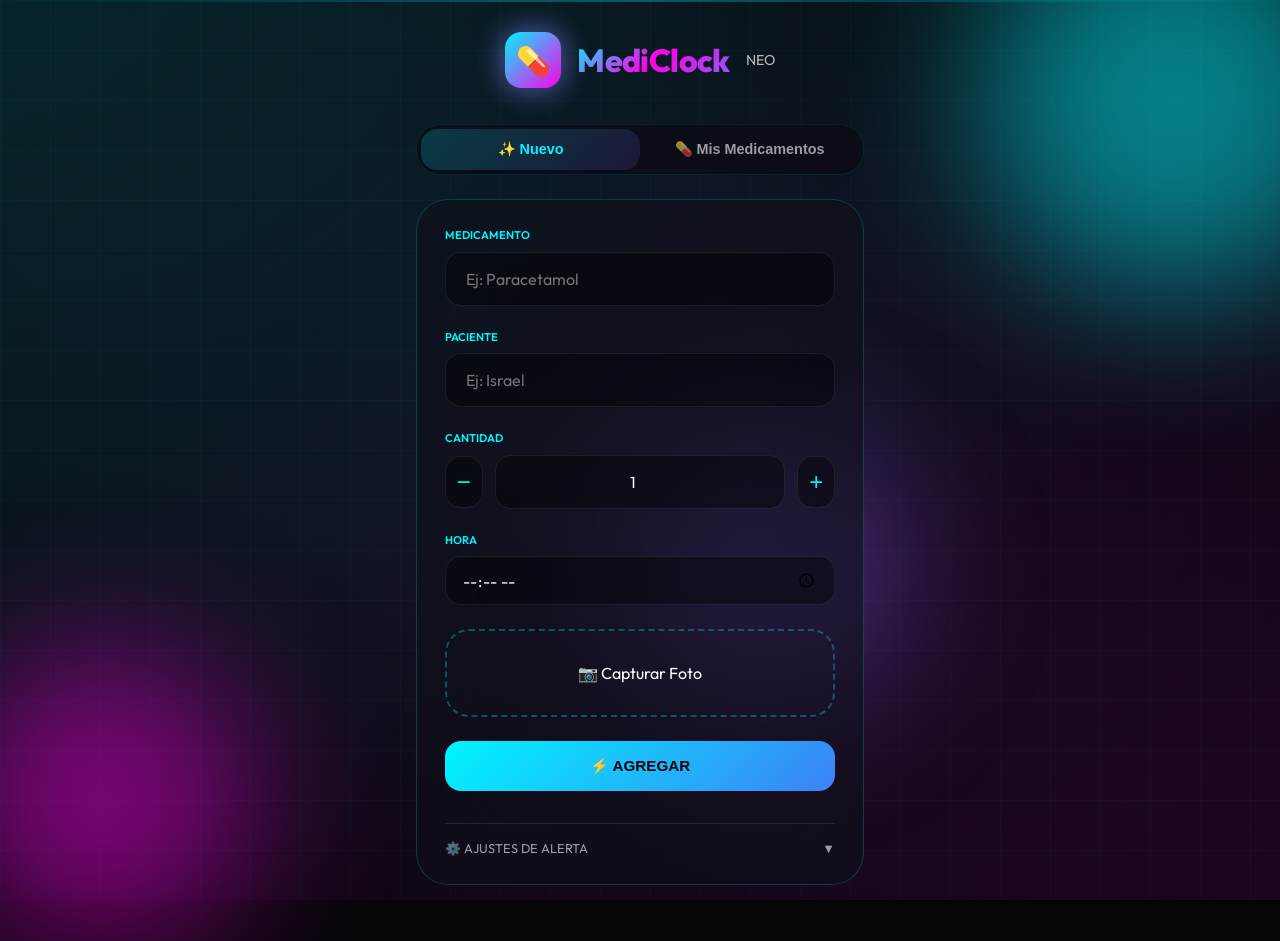
==== index.html @ 94a67e73 "Update index.html" ====
<!DOCTYPE html>
<html lang="es">
<head>
    <meta charset="utf-8"/>
    <title>MediClock Neo</title>
    <meta name="viewport" content="width=device-width, initial-scale=1, maximum-scale=1, user-scalable=0"/>
    <meta name="apple-mobile-web-app-capable" content="yes">
    <meta name="mobile-web-app-capable" content="yes">
    <meta name="theme-color" content="#00f5ff">
    <link rel="manifest" href="/manifest.json">
    <link rel="preconnect" href="https://fonts.googleapis.com">
    <link href="https://fonts.googleapis.com/css2?family=Outfit:wght@300;400;500;600;700;800&display=swap" rel="stylesheet">
    
    <script>
        if ('serviceWorker' in navigator) {
            window.addEventListener('load', () => {
                navigator.serviceWorker.register('/sw.js').then(registration => {
                    console.log('ServiceWorker registrado:', registration.scope);
                }).catch(err => {
                    console.log('ServiceWorker error:', err);
                });
            });
        }
    </script>
    
    <style>
        :root {
            --bg-dark: #050508;
            --bg-card: rgba(15, 15, 25, 0.6);
            --bg-glass: rgba(255, 255, 255, 0.02);
            
            --neon-cyan: #00f5ff;
            --neon-magenta: #ff00ea;
            --neon-violet: #8b5cf6;
            --neon-blue: #3b82f6;
            --neon-green: #00ff88;
            --neon-orange: #ff6b35;
            --neon-yellow: #ffd700;
            --neon-pink: #ff1493;
            --neon-teal: #00ced1;
            
            --glow-cyan: 0 0 30px rgba(0, 245, 255, 0.4);
            --glow-magenta: 0 0 30px rgba(255, 0, 234, 0.4);
            --glow-violet: 0 0 30px rgba(139, 92, 246, 0.4);
            
            --text-primary: #ffffff;
            --text-secondary: rgba(255, 255, 255, 0.6);
            --text-muted: rgba(255, 255, 255, 0.3);
            
            --border-glow: rgba(0, 245, 255, 0.2);
            
            --radius-sm: 12px;
            --radius-md: 16px;
            --radius-lg: 24px;
            --radius-xl: 32px;
        }

        * {
            box-sizing: border-box;
            margin: 0;
            padding: 0;
        }

        body {
            font-family: 'Outfit', sans-serif;
            background: var(--bg-dark);
            color: var(--text-primary);
            min-height: 100vh;
            overflow-x: hidden;
            -webkit-font-smoothing: antialiased;
        }

        .bg-animation {
            position: fixed;
            top: 0;
            left: 0;
            width: 100%;
            height: 100%;
            z-index: 0;
            overflow: hidden;
        }

        .bg-animation::before {
            content: '';
            position: absolute;
            top: -50%;
            left: -50%;
            width: 200%;
            height: 200%;
            background: 
                radial-gradient(ellipse at 20% 20%, rgba(0, 245, 255, 0.15) 0%, transparent 50%),
                radial-gradient(ellipse at 80% 80%, rgba(255, 0, 234, 0.1) 0%, transparent 50%),
                radial-gradient(ellipse at 50% 50%, rgba(139, 92, 246, 0.08) 0%, transparent 60%);
            animation: bgPulse 15s ease-in-out infinite;
        }

        @keyframes bgPulse {
            0%, 100% { transform: translate(0, 0) scale(1); }
            33% { transform: translate(-5%, -5%) scale(1.1); }
            66% { transform: translate(5%, 5%) scale(0.95); }
        }

        .orb {
            position: fixed;
            border-radius: 50%;
            filter: blur(80px);
            opacity: 0.5;
            animation: float 20s ease-in-out infinite;
            pointer-events: none;
            z-index: 0;
        }

        .orb-1 { width: 400px; height: 400px; background: var(--neon-cyan); top: -100px; right: -100px; }
        .orb-2 { width: 300px; height: 300px; background: var(--neon-magenta); bottom: -50px; left: -50px; animation-delay: -7s; }
        .orb-3 { width: 250px; height: 250px; background: var(--neon-violet); top: 50%; left: 50%; animation-delay: -14s; }

        @keyframes float {
            0%, 100% { transform: translate(0, 0) rotate(0deg); }
            25% { transform: translate(50px, -50px) rotate(90deg); }
            50% { transform: translate(-30px, 30px) rotate(180deg); }
            75% { transform: translate(20px, 50px) rotate(270deg); }
        }

        .grid-pattern {
            position: fixed;
            top: 0;
            left: 0;
            width: 100%;
            height: 100%;
            background-image: linear-gradient(rgba(0, 245, 255, 0.03) 1px, transparent 1px), linear-gradient(90deg, rgba(0, 245, 255, 0.03) 1px, transparent 1px);
            background-size: 50px 50px;
            z-index: 0;
            pointer-events: none;
        }

        .app {
            position: relative;
            z-index: 1;
            max-width: 480px;
            margin: 0 auto;
            padding: 2rem 1rem;
            min-height: 100vh;
        }

        .header {
            text-align: center;
            margin-bottom: 1.5rem;
            position: relative;
        }

        .logo {
            display: inline-flex;
            align-items: center;
            gap: 1rem;
            margin-bottom: 0.75rem;
        }

        .logo-icon {
            width: 56px;
            height: 56px;
            background: linear-gradient(135deg, var(--neon-cyan), var(--neon-magenta));
            border-radius: var(--radius-md);
            display: flex; align-items: center; justify-content: center;
            font-size: 1.75rem; 
            box-shadow: var(--glow-cyan), var(--glow-magenta);
            animation: iconPulse 3s ease-in-out infinite;
            position: relative;
        }

        .logo-text {
            font-size: 2rem; font-weight: 800; letter-spacing: -0.02em;
            background: linear-gradient(135deg, var(--neon-cyan), var(--neon-magenta), var(--neon-violet));
            -webkit-background-clip: text; 
            -webkit-text-fill-color: transparent; 
            background-clip: text;
        }

        .tabs {
            display: flex; 
            background: rgba(10, 10, 20, 0.8); 
            border-radius: var(--radius-lg);
            padding: 0.25rem; 
            margin-bottom: 1.5rem; 
            border: 1px solid rgba(0, 245, 255, 0.1);
            backdrop-filter: blur(10px);
        }

        .tab {
            flex: 1; 
            text-align: center; 
            padding: 0.75rem 1rem; 
            font-size: 0.9rem;
            font-weight: 600; 
            color: var(--text-secondary); 
            background: transparent;
            border: none; 
            border-radius: var(--radius-md); 
            cursor: pointer; 
            transition: 0.3s;
        }

        .tab.active { 
            background: linear-gradient(135deg, rgba(0, 245, 255, 0.2), rgba(139, 92, 246, 0.15)); 
            color: var(--neon-cyan); 
        }

        .tab-content { 
            display: none; 
            animation: fadeIn 0.4s ease; 
        }
        .tab-content.active { 
            display: block; 
        }

        .card {
            background: var(--bg-card); 
            backdrop-filter: blur(40px);
            border: 1px solid var(--border-glow); 
            border-radius: var(--radius-xl);
            padding: 1.75rem; 
            margin-bottom: 1.5rem; 
            position: relative; 
            overflow: hidden;
        }

        .form-group { 
            margin-bottom: 1.5rem; 
        }
        .form-label { 
            display: block; 
            font-size: 0.7rem; 
            font-weight: 600; 
            color: var(--neon-cyan); 
            text-transform: uppercase; 
            margin-bottom: 0.6rem; 
        }
        .form-input { 
            width: 100%; 
            padding: 1rem 1.25rem; 
            color: var(--text-primary); 
            background: rgba(0, 0, 0, 0.4); 
            border: 1px solid rgba(255, 255, 255, 0.08); 
            border-radius: var(--radius-md); 
            outline: none;
            font-size: 16px;
            font-family: 'Outfit', sans-serif;
        }

        .form-input[type="time"] {
            -webkit-appearance: none;
            appearance: none;
            width: 100%;
            padding: 0.75rem 1rem;
            font-size: 1rem;
            box-sizing: border-box;
            max-width: 100%;
            border: 1px solid rgba(255, 255, 255, 0.08);
        }

        .qty-row { 
            display: flex; 
            gap: 0.75rem; 
            align-items: center;
        }
        .qty-btn { 
            width: 52px; 
            height: 52px; 
            background: rgba(0, 0, 0, 0.4); 
            border: 1px solid rgba(255, 255, 255, 0.08); 
            border-radius: var(--radius-md); 
            color: var(--neon-cyan); 
            font-size: 1.5rem; 
            cursor: pointer; 
        }

        .med-item {
            display: flex;
            flex-direction: column;
            align-items: flex-start;
            gap: 0.75rem;
            padding: 1.25rem;
            background: rgba(0, 0, 0, 0.3);
            border: 1px solid rgba(255, 255, 255, 0.05);
            border-radius: var(--radius-lg);
            margin-bottom: 0.875rem;
            cursor: pointer;
            transition: all 0.4s ease;
            position: relative;
            min-height: auto;
        }

        .med-header {
            width: 100%;
            display: flex;
            justify-content: space-between;
            align-items: flex-start;
            gap: 0.5rem;
        }

        .med-name-row {
            flex: 1;
            display: flex;
            flex-direction: column;
            gap: 0.25rem;
            min-width: 0;
            padding-right: 10px;
        }

        .med-name {
            font-size: 1.15rem;
            font-weight: 700;
            color: var(--text-primary);
            text-transform: uppercase;
            letter-spacing: 0.02em;
            word-wrap: break-word;
            white-space: normal;
            line-height: 1.3;
            width: 100%;
            overflow-wrap: break-word;
        }

        .med-patient { 
            font-size: 0.85rem; 
            color: var(--neon-cyan); 
            font-weight: 600; 
        }

        .med-avatar, .med-placeholder {
            width: 60px; 
            height: 60px; 
            border-radius: var(--radius-md);
            object-fit: cover; 
            border: 2px solid rgba(0, 245, 255, 0.3);
            flex-shrink: 0;
            align-self: flex-end;
            margin-top: 0.5rem;
        }

        .med-info { 
            width: 100%;
            display: flex; 
            flex-direction: column;
            margin-top: 0.5rem;
        }

        .med-times { 
            display: flex; 
            flex-wrap: wrap; 
            gap: 0.4rem; 
            align-items: center; 
        }

        .med-actions { 
            position: absolute; 
            top: 1rem; 
            right: 1rem;
            z-index: 10;
        }

        .med-delete {
            width: 36px; 
            height: 36px; 
            display: flex; 
            align-items: center; 
            justify-content: center;
            background: transparent; 
            border: 1px solid rgba(255, 255, 255, 0.1);
            border-radius: 8px; 
            color: var(--text-muted); 
            cursor: pointer;
        }

        .time-chip { 
            display: inline-flex; 
            align-items: center; 
            padding: 0.35rem 0.8rem; 
            font-size: 0.75rem; 
            font-weight: 600; 
            background: rgba(0, 245, 255, 0.1); 
            border: 1px solid rgba(0, 245, 255, 0.3); 
            border-radius: 20px; 
        }

        .photo-zone { 
            border: 2px dashed rgba(0, 245, 255, 0.3); 
            border-radius: var(--radius-lg); 
            padding: 2rem; 
            text-align: center; 
            cursor: pointer; 
        }
        .photo-preview { 
            width: 100%; 
            aspect-ratio: 16/9; 
            object-fit: cover; 
            border-radius: var(--radius-lg); 
            border: 2px solid var(--neon-cyan); 
            display: none; 
        }
        .photo-preview.active { 
            display: block; 
        }

        .btn { 
            display: inline-flex; 
            align-items: center; 
            justify-content: center; 
            padding: 1rem 1.75rem; 
            font-size: 0.95rem; 
            font-weight: 600; 
            border-radius: var(--radius-md); 
            border: none; 
            cursor: pointer; 
            transition: 0.4s; 
        }
        .btn-primary { 
            background: linear-gradient(135deg, var(--neon-cyan), var(--neon-blue)); 
            color: var(--bg-dark); 
            width: 100%; 
        }
        .btn-secondary { 
            background: rgba(255, 255, 255, 0.05); 
            color: var(--text-primary); 
            border: 1px solid rgba(255, 255, 255, 0.1); 
        }
        .btn-danger { 
            background: #ff4757; 
            color: white; 
        }
        .btn-success { 
            background: var(--neon-green); 
            color: var(--bg-dark); 
        }

        .modal-bg { 
            display: none; 
            position: fixed; 
            inset: 0; 
            background: rgba(5, 5, 8, 0.95); 
            backdrop-filter: blur(20px); 
            z-index: 1000; 
            align-items: center; 
            justify-content: center; 
            padding: 1.25rem; 
        }
        .modal-bg.open { 
            display: flex; 
        }
        .modal { 
            background: linear-gradient(180deg, rgba(20, 20, 35, 0.95), rgba(10, 10, 18, 0.98)); 
            border: 1px solid rgba(0, 245, 255, 0.2); 
            border-radius: var(--radius-xl); 
            width: 100%; 
            max-width: 420px; 
            max-height: 85vh; 
            overflow: hidden; 
            display: flex; 
            flex-direction: column; 
        }
        
        .alert-clock-icon { 
            width: 80px; 
            height: 80px; 
            margin: 0 auto 1.5rem; 
            background: var(--neon-cyan); 
            border-radius: 50%; 
            display: flex; 
            align-items: center; 
            justify-content: center; 
            font-size: 2.5rem; 
            animation: pulse 2s infinite; 
        }
        @keyframes pulse { 
            0% { transform: scale(1); opacity: 1; } 
            50% { transform: scale(1.1); opacity: 0.7; } 
            100% { transform: scale(1); opacity: 1; } 
        }

        .scanline { 
            position: fixed; 
            top: 0; 
            left: 0; 
            width: 100%; 
            height: 2px; 
            background: linear-gradient(90deg, transparent, var(--neon-cyan), transparent); 
            opacity: 0.3; 
            animation: scan 8s linear infinite; 
            pointer-events: none; 
            z-index: 9999; 
        }
        @keyframes scan { 
            0% { top: 0; } 
            100% { top: 100%; } 
        }

        .color-1 { background: linear-gradient(135deg, var(--neon-cyan), var(--neon-blue)); }
        .color-2 { background: linear-gradient(135deg, var(--neon-magenta), var(--neon-violet)); }
        
        @keyframes fadeIn {
            from { opacity: 0; transform: translateY(10px); }
            to { opacity: 1; transform: translateY(0); }
        }
    </style>
</head>
<body>
    <audio id="iosWakeAudio" loop playsinline muted preload="auto" src="[data-uri]"></audio>

    <div class="bg-animation"></div>
    <div class="grid-pattern"></div>
    <div class="orb orb-1"></div>
    <div class="orb orb-2"></div>
    <div class="orb orb-3"></div>
    <div class="scanline"></div>

    <div class="app">
        <header class="header">
            <div class="logo">
                <div class="logo-icon">💊</div>
                <span class="logo-text">MediClock</span>
                <span class="logo-badge" style="font-size:0.9em; opacity:0.7;">NEO</span>
            </div>
        </header>

        <div class="tabs">
            <button class="tab active" id="tabNuevo" data-tab="nuevo">✨ Nuevo</button>
            <button class="tab" id="tabMedicamentos" data-tab="medicamentos">💊 Mis Medicamentos</button>
        </div>

        <div class="tab-content active" id="tabContentNuevo">
            <div class="card">
                <div class="form-group">
                    <label class="form-label">Medicamento</label>
                    <input type="text" id="nombre" class="form-input" placeholder="Ej: Paracetamol">
                </div>
                <div class="form-group">
                    <label class="form-label">Paciente</label>
                    <input type="text" id="paciente" class="form-input" placeholder="Ej: Israel">
                </div>
                <div class="form-group">
                    <label class="form-label">Cantidad</label>
                    <div class="qty-row">
                        <button class="qty-btn" id="menos">−</button>
                        <input type="number" id="cant" class="form-input" value="1" step="0.25" style="text-align:center">
                        <button class="qty-btn" id="mas">+</button>
                    </div>
                </div>
                <div class="form-group">
                    <label class="form-label">Hora</label>
                    <input type="time" id="hora" class="form-input">
                </div>
                <div class="form-group">
                    <div class="photo-zone" id="photoZone">📷 Capturar Foto</div>
                    <img id="photoPreview" class="photo-preview">
                </div>
                <button class="btn btn-primary" id="addBtn">⚡ AGREGAR</button>
                
                <div class="settings" style="margin-top:2rem; border-top:1px solid rgba(255,255,255,0.1); padding-top:1rem;">
                    <div id="settingsToggle" style="cursor:pointer; display:flex; justify-content:space-between; font-size:0.8rem; color:var(--text-secondary);">
                        <span>⚙️ AJUSTES DE ALERTA</span>
                        <span id="settingsArrow">▼</span>
                    </div>
                    <div id="settingsPanel" style="display:none; padding-top:1rem;">
                        <div style="display:flex; justify-content:space-between; margin-bottom:1rem;">
                            <span>Sonido</span>
                            <input type="checkbox" id="sonidoOn" checked>
                        </div>
                        <div style="display:flex; justify-content:space-between; margin-bottom:1rem;">
                            <span>Voz</span>
                            <input type="checkbox" id="vozOn" checked>
                        </div>
                        <div style="margin-bottom:1rem;">
                            <span>Volumen</span>
                            <input type="range" id="volSlider" min="0" max="1" step="0.1" value="0.7" style="width:100%">
                            <span id="volValue" style="font-size:0.7rem">70%</span>
                        </div>
                    </div>
                </div>
            </div>
        </div>

        <div class="tab-content" id="tabContentMedicamentos">
            <div class="card">
                <ul class="med-list" id="lista"></ul>
                <div class="empty" id="empty" style="text-align:center; padding:2rem;">
                    <h3>Sin medicamentos</h3>
                </div>
                <div style="display:flex; gap:10px; margin-top:1rem;">
                    <button class="btn btn-secondary" id="calBtn" style="flex:1">📅 Historial</button>
                </div>
            </div>
        </div>
    </div>

    <div class="modal-bg" id="alertModal">
        <div class="modal" style="padding:2rem; text-align:center;">
            <div class="alert-clock-icon">⏰</div>
            <h2 id="alertGreeting">Hola</h2>
            <div id="alertTimeDisplay" style="font-size:2rem; color:var(--neon-cyan); margin:1rem 0;">00:00</div>
            <div id="alertMedicationsList" style="margin-bottom:2rem;"></div>
            <div style="display:flex; gap:10px;">
                <button class="btn btn-danger" id="alertClose" style="flex:1">Cerrar</button>
                <button class="btn btn-success" id="alertTake" style="flex:1">✓ Tomado</button>
            </div>
        </div>
    </div>

    <div class="modal-bg" id="detailModal">
        <div class="modal" style="padding:2rem;">
            <img id="detailMainImg" class="photo-preview active" style="margin-bottom:1rem;">
            <h2 id="detailName"></h2>
            <p id="detailPatient" style="color:var(--neon-cyan); margin-bottom:1rem;"></p>
            <div id="detailTimes"></div>
            <button class="btn btn-secondary" id="detailClose" style="margin-top:1rem; width:100%;">Cerrar</button>
        </div>
    </div>

    <div class="modal-bg" id="addTimeModal">
        <div class="modal" style="padding:2rem;">
            <h3>Añadir horario</h3>
            <input type="time" id="newHora" class="form-input" style="margin:1rem 0;">
            <input type="number" id="newCant" class="form-input" value="1" step="0.25">
            <div style="display:flex; gap:10px; margin-top:1rem;">
                <button class="btn btn-secondary" id="cancelAddTime" style="flex:1">Cancelar</button>
                <button class="btn btn-primary" id="saveAddTime" style="flex:1">Guardar</button>
            </div>
        </div>
    </div>

    <div class="modal-bg" id="editTimeModal">
        <div class="modal" style="padding:2rem;">
            <h3>Editar horario</h3>
            <input type="time" id="editHora" class="form-input" style="margin:1rem 0;">
            <input type="number" id="editCant" class="form-input" step="0.25">
            <div style="display:flex; gap:10px; margin-top:1rem;">
                <button class="btn btn-danger" id="deleteTime" style="flex:1">Eliminar</button>
                <button class="btn btn-primary" id="saveEditTime" style="flex:1">Guardar</button>
            </div>
            <button class="btn btn-secondary" id="cancelEditTime" style="width:100%; margin-top:10px;">Cancelar</button>
        </div>
    </div>

    <div class="modal-bg" id="calModal">
        <div class="modal" style="padding:2rem;">
            <h2>Historial de tomas</h2>
            <div id="calBody" style="max-height:300px; overflow-y:auto; margin:1rem 0; font-size:0.8rem;"></div>
            <button class="btn btn-secondary" id="calClose" style="width:100%;">Cerrar</button>
        </div>
    </div>

    <audio id="audio" preload="auto" loop playsinline></audio>

    <script>
        const $ = id => document.getElementById(id);
        const upper = t => t ? t.toString().toUpperCase().trim() : '';

        let meds = JSON.parse(localStorage.getItem('medsMC2') || '{}');
        let foto = '';
        let alarmaOn = false;
        let medsActuales = [];
        let horaActual = '';
        let intervalo = null;
        let medColors = {};
        let currentMedForAddTime = null;
        let editingTimeData = null;
        let checkInterval = null;
        let lastAlertTimestamp = 0;

        function initAudioHack() {
            const silentAudio = $('iosWakeAudio');
            if (silentAudio) {
                silentAudio.muted = false;
                silentAudio.play().catch(() => {});
            }
        }
        window.addEventListener('touchstart', initAudioHack, { once: true });
        window.addEventListener('click', initAudioHack, { once: true });

        function initializeAlarmSystem() {
            if ('Notification' in window) Notification.requestPermission();
            checkAlarms();
            if (checkInterval) clearInterval(checkInterval);
            checkInterval = setInterval(checkAlarms, 15000);
            document.addEventListener('visibilitychange', () => {
                if (!document.hidden) checkAlarms();
            });
        }

        function checkAlarms() {
            const now = new Date();
            const timeKey = `${now.getHours().toString().padStart(2, '0')}:${now.getMinutes().toString().padStart(2, '0')}`;
            const currentMinuteStart = new Date(now.getFullYear(), now.getMonth(), now.getDate(), now.getHours(), now.getMinutes(), 0, 0).getTime();
            if (lastAlertTimestamp >= currentMinuteStart) return;
            medsActuales = [];
            let trigger = false;
            Object.keys(meds).forEach(id => {
                const m = meds[id];
                m.horas.forEach(h => {
                    if (h.h === timeKey) {
                        medsActuales.push({id, paciente: m.paciente, nombre: m.nombre, cantidad: h.cant, foto: m.foto});
                        trigger = true;
                    }
                });
            });
            if (trigger && medsActuales.length > 0) {
                lastAlertTimestamp = currentMinuteStart;
                horaActual = timeKey;
                showAlert();
            }
        }

        async function playVoiceReminder() {
            if (!vozOn.checked || !('speechSynthesis' in window)) return true;
            return new Promise((resolve) => {
                speechSynthesis.cancel();
                const pacientes = [...new Set(medsActuales.map(m => m.paciente))];
                let msg = `Hola ${pacientes.join(' y ')}. Es hora de tu medicación. `;
                medsActuales.forEach(m => msg += `Toma ${m.cantidad} unidades de ${m.nombre}. `;
                const u = new SpeechSynthesisUtterance(msg);
                u.lang = 'es-ES';
                u.volume = parseFloat(volSlider.value);
                u.rate = 0.85;
                u.onend = u.onerror = () => resolve();
                speechSynthesis.speak(u);
                setTimeout(resolve, 12000);
            });
        }

        function playAlarmSound() {
            if (!sonidoOn.checked || alarmaOn) return;
            const audio = $('audio');
            audio.src = 'https://assets.mixkit.co/sfx/download/mixkit-digital-alarm-buzzer-992.wav';
            audio.loop = true;
            audio.volume = parseFloat(volSlider.value);
            if ('mediaSession' in navigator) {
                navigator.mediaSession.metadata = new MediaMetadata({
                    title: 'MediClock NEO: ¡Hora de medicación!',
                    artist: 'Alerta Activa',
                    artwork: [{ src: 'https://cdn-icons-png.flaticon.com/512/1237/1237460.png', sizes: '512x512', type: 'image/png' }]
                });
            }
            audio.play().then(() => alarmaOn = true).catch(() => {
                intervalo = setInterval(() => {
                    const fallback = new Audio('https://assets.mixkit.co/sfx/preview/mixkit-alarm-digital-clock-beep-989.mp3');
                    fallback.volume = parseFloat(volSlider.value);
                    fallback.play().catch(() => {});
                }, 3000);
            });
        }

        async function showAlert() {
            const pacientes = [...new Set(medsActuales.map(m => m.paciente))];
            $('alertGreeting').textContent = `Hola ${pacientes.join(' y ')}`;
            $('alertTimeDisplay').textContent = horaActual;
            $('alertMedicationsList').innerHTML = medsActuales.map(m => 
                `<div style="padding:10px; border-bottom:1px solid #333;"><b>${upper(m.nombre)}</b>: ${m.cantidad} unidades</div>`
            ).join('');
            alertModal.classList.add('open');
            await playVoiceReminder();
            playAlarmSound();
            if ('vibrate' in navigator) navigator.vibrate([500, 200, 500, 200, 500]);
        }

        function stopAlarm() {
            alarmaOn = false;
            if (intervalo) clearInterval(intervalo);
            $('audio').pause();
            $('audio').currentTime = 0;
            if ('speechSynthesis' in window) speechSynthesis.cancel();
        }

        function render() {
            lista.innerHTML = '';
            const keys = Object.keys(meds);
            empty.style.display = keys.length ? 'none' : 'block';
            keys.forEach(id => {
                const m = meds[id];
                const colorClass = getMedColor(m.nombre);
                const li = document.createElement('li');
                li.className = 'med-item';
                li.innerHTML = `
                    <div class="med-header">
                        <div class="med-name-row">
                            <div class="med-name">${upper(m.nombre)}</div>
                            <div class="med-patient">${upper(m.paciente)}</div>
                        </div>
                        <div class="med-actions">
                            <button class="med-delete" onclick="event.stopPropagation(); deleteMed('${id}')">🗑️</button>
                        </div>
                    </div>
                    ${m.foto ? `<img src="${m.foto}" class="med-avatar">` : `<div class="med-placeholder ${colorClass}">💊</div>`}
                    <div class="med-info">
                        <div class="med-times">
                            ${m.horas.map(h => `<span class="time-chip" onclick="event.stopPropagation(); openEditTimeModal('${id}', '${h.h}', '${h.cant}')">${h.h} · ${h.cant}u</span>`).join('')}
                            <button class="add-time-btn" onclick="event.stopPropagation(); openAddTimeModal('${id}')" style="width:32px;height:32px;background:rgba(0,245,255,0.1);border:1px solid rgba(0,245,255,0.3);border-radius:50%;color:var(--neon-cyan);cursor:pointer;">+</button>
                        </div>
                    </div>
                `;
                li.onclick = () => showDetail(id);
                lista.appendChild(li);
            });
        }

        function getMedColor(n) {
            if (!medColors[n]) {
                const classes = ['color-1', 'color-2'];
                medColors[n] = classes[Object.keys(medColors).length % 2];
            }
            return medColors[n];
        }

        window.deleteMed = (id) => {
            if (confirm('¿Eliminar medicamento?')) {
                delete meds[id];
                save();
                render();
            }
        }

        function openAddTimeModal(id) { currentMedForAddTime = id; addTimeModal.classList.add('open'); }
        function openEditTimeModal(id, h, c) { editingTimeData = {id, oldH: h}; $('editHora').value = h; $('editCant').value = c; editTimeModal.classList.add('open'); }

        function showDetail(id) {
            const m = meds[id];
            $('detailName').textContent = upper(m.nombre);
            $('detailPatient').textContent = upper(m.paciente);
            $('detailMainImg').src = m.foto || '';
            $('detailMainImg').style.display = m.foto ? 'block' : 'none';
            $('detailTimes').innerHTML = m.horas.map(h => 
                `<div style="padding:10px; background:rgba(0,0,0,0.3); margin-bottom:5px; border-radius:8px;">${h.h} - ${h.cant}u</div>`
            ).join('');
            detailModal.classList.add('open');
        }

        function save() { localStorage.setItem('medsMC2', JSON.stringify(meds)); }

        // Handlers
        $('addBtn').onclick = () => {
            const n = upper(nombre.value), p = upper(paciente.value), h = hora.value, c = parseFloat(cant.value);
            if (!n || !h) return alert('Faltan datos');
            const id = Date.now().toString();
            meds[id] = { nombre: n, paciente: p, foto, horas: [{h, cant: c}] };
            save(); render();
            nombre.value = ''; paciente.value = ''; foto = ''; photoPreview.classList.remove('active');
            cambiarTab('medicamentos');
        };

        photoZone.onclick = () => {
            const input = document.createElement('input');
            input.type = 'file'; input.accept = 'image/*'; input.capture = 'environment';
            input.onchange = e => {
                const file = e.target.files[0];
                if (!file) return;
                const reader = new FileReader();
                reader.onload = ev => {
                    const img = new Image();
                    img.onload = () => {
                        const canvas = document.createElement('canvas');
                        const ctx = canvas.getContext('2d');
                        canvas.width = 400;
                        canvas.height = (img.height * 400) / img.width;
                        ctx.drawImage(img, 0, 0, canvas.width, canvas.height);
                        foto = canvas.toDataURL('image/jpeg', 0.7);
                        photoPreview.src = foto;
                        photoPreview.classList.add('active');
                    };
                    img.src = ev.target.result;
                };
                reader.readAsDataURL(file);
            };
            input.click();
        };

        $('saveAddTime').onclick = () => {
            const h = $('newHora').value, c = parseFloat($('newCant').value);
            if (!h) return;
            meds[currentMedForAddTime].horas.push({h, cant: c});
            meds[currentMedForAddTime].horas.sort((a,b) => a.h.localeCompare(b.h));
            save(); render(); addTimeModal.classList.remove('open');
        };

        $('saveEditTime').onclick = () => {
            const m = meds[editingTimeData.id];
            const idx = m.horas.findIndex(x => x.h === editingTimeData.oldH);
            m.horas[idx] = {h: $('editHora').value, cant: parseFloat($('editCant').value)};
            m.horas.sort((a,b) => a.h.localeCompare(b.h));
            save(); render(); editTimeModal.classList.remove('open');
        };

        $('deleteTime').onclick = () => {
            const m = meds[editingTimeData.id];
            m.horas = m.horas.filter(x => x.h !== editingTimeData.oldH);
            if (m.horas.length === 0) delete meds[editingTimeData.id];
            save(); render(); editTimeModal.classList.remove('open');
        };

        $('alertTake').onclick = () => {
            const hist = JSON.parse(localStorage.getItem('tomasMC') || '[]');
            medsActuales.forEach(m => hist.push({
                fecha: new Date().toISOString(),
                nombre: m.nombre,
                paciente: m.paciente,
                hora: horaActual
            }));
            localStorage.setItem('tomasMC', JSON.stringify(hist));
            alertModal.classList.remove('open');
            stopAlarm();
        };

        $('calBtn').onclick = () => {
            const hist = JSON.parse(localStorage.getItem('tomasMC') || '[]');
            $('calBody').innerHTML = hist.length ? 
                hist.reverse().map(t => `
                    <div style="padding:10px; border-bottom:1px solid #222;">
                        <b>${upper(t.nombre)}</b> - ${upper(t.paciente)}<br>
                        <small>${new Date(t.fecha).toLocaleString()}</small>
                    </div>
                `).join('') : 'Sin registros';
            calModal.classList.add('open');
        };

        $('menos').onclick = () => { 
            const val = parseFloat(cant.value) || 1;
            cant.value = Math.max(0.25, val - 0.25).toFixed(2); 
        };
        $('mas').onclick = () => { 
            const val = parseFloat(cant.value) || 1;
            cant.value = (val + 0.25).toFixed(2); 
        };
        
        $('settingsToggle').onclick = () => {
            const p = $('settingsPanel');
            p.style.display = p.style.display === 'none' ? 'block' : 'none';
            $('settingsArrow').textContent = p.style.display === 'none' ? '▼' : '▲';
        };

        volSlider.oninput = function() { 
            $('volValue').textContent = Math.round(this.value * 100) + '%'; 
        };

        function cambiarTab(t) {
            document.querySelectorAll('.tab, .tab-content').forEach(el => el.classList.remove('active'));
            $(`tab${t.charAt(0).toUpperCase()+t.slice(1)}`).classList.add('active');
            $(`tabContent${t.charAt(0).toUpperCase()+t.slice(1)}`).classList.add('active');
            if (t === 'medicamentos') render();
        }

        $('tabNuevo').onclick = () => cambiarTab('nuevo');
        $('tabMedicamentos').onclick = () => cambiarTab('medicamentos');
        $('alertClose').onclick = () => { alertModal.classList.remove('open'); stopAlarm(); };
        $('detailClose').onclick = () => detailModal.classList.remove('open');
        $('calClose').onclick = () => calModal.classList.remove('open');
        $('cancelAddTime').onclick = () => addTimeModal.classList.remove('open');
        $('cancelEditTime').onclick = () => editTimeModal.classList.remove('open');

        window.onload = () => { render(); initializeAlarmSystem(); };
    </script>
</body>
</html>
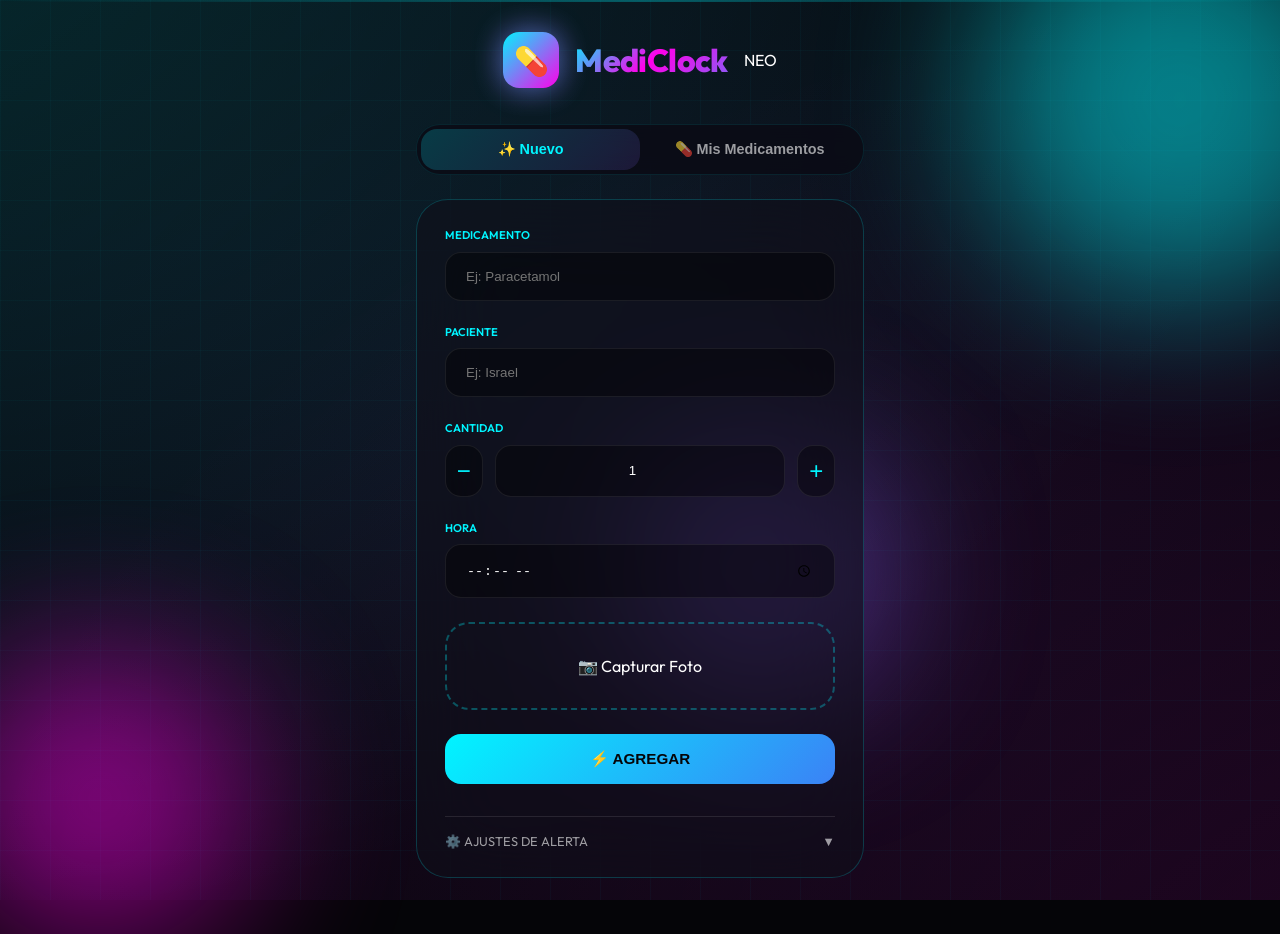
==== commit cc79b52a: "Add files via upload" ====
--- a/index.html
+++ b/index.html
@@ -3,10 +3,9 @@
 <head>
     <meta charset="utf-8"/>
     <title>MediClock Neo</title>
-    <meta name="viewport" content="width=device-width, initial-scale=1, maximum-scale=1, user-scalable=0"/>
+    <meta name="viewport" content="width=device-width,initial-scale=1, maximum-scale=1, user-scalable=0"/>
     <meta name="apple-mobile-web-app-capable" content="yes">
-    <meta name="mobile-web-app-capable" content="yes">
-    <meta name="theme-color" content="#00f5ff">
+    <meta name="apple-mobile-web-app-status-bar-style" content="black-translucent">
     <link rel="manifest" href="/manifest.json">
     <link rel="preconnect" href="https://fonts.googleapis.com">
     <link href="https://fonts.googleapis.com/css2?family=Outfit:wght@300;400;500;600;700;800&display=swap" rel="stylesheet">
@@ -161,8 +160,7 @@
             background: linear-gradient(135deg, var(--neon-cyan), var(--neon-magenta));
             border-radius: var(--radius-md);
             display: flex; align-items: center; justify-content: center;
-            font-size: 1.75rem; 
-            box-shadow: var(--glow-cyan), var(--glow-magenta);
+            font-size: 1.75rem; box-shadow: var(--glow-cyan), var(--glow-magenta);
             animation: iconPulse 3s ease-in-out infinite;
             position: relative;
         }
@@ -170,114 +168,45 @@
         .logo-text {
             font-size: 2rem; font-weight: 800; letter-spacing: -0.02em;
             background: linear-gradient(135deg, var(--neon-cyan), var(--neon-magenta), var(--neon-violet));
-            -webkit-background-clip: text; 
-            -webkit-text-fill-color: transparent; 
-            background-clip: text;
+            -webkit-background-clip: text; -webkit-text-fill-color: transparent; background-clip: text;
         }
 
         .tabs {
-            display: flex; 
-            background: rgba(10, 10, 20, 0.8); 
-            border-radius: var(--radius-lg);
-            padding: 0.25rem; 
-            margin-bottom: 1.5rem; 
-            border: 1px solid rgba(0, 245, 255, 0.1);
+            display: flex; background: rgba(10, 10, 20, 0.8); border-radius: var(--radius-lg);
+            padding: 0.25rem; margin-bottom: 1.5rem; border: 1px solid rgba(0, 245, 255, 0.1);
             backdrop-filter: blur(10px);
         }
 
         .tab {
-            flex: 1; 
-            text-align: center; 
-            padding: 0.75rem 1rem; 
-            font-size: 0.9rem;
-            font-weight: 600; 
-            color: var(--text-secondary); 
-            background: transparent;
-            border: none; 
-            border-radius: var(--radius-md); 
-            cursor: pointer; 
-            transition: 0.3s;
-        }
-
-        .tab.active { 
-            background: linear-gradient(135deg, rgba(0, 245, 255, 0.2), rgba(139, 92, 246, 0.15)); 
-            color: var(--neon-cyan); 
-        }
-
-        .tab-content { 
-            display: none; 
-            animation: fadeIn 0.4s ease; 
-        }
-        .tab-content.active { 
-            display: block; 
-        }
+            flex: 1; text-align: center; padding: 0.75rem 1rem; font-size: 0.9rem;
+            font-weight: 600; color: var(--text-secondary); background: transparent;
+            border: none; border-radius: var(--radius-md); cursor: pointer; transition: 0.3s;
+        }
+
+        .tab.active { background: linear-gradient(135deg, rgba(0, 245, 255, 0.2), rgba(139, 92, 246, 0.15)); color: var(--neon-cyan); }
+
+        .tab-content { display: none; animation: fadeIn 0.4s ease; }
+        .tab-content.active { display: block; }
 
         .card {
-            background: var(--bg-card); 
-            backdrop-filter: blur(40px);
-            border: 1px solid var(--border-glow); 
-            border-radius: var(--radius-xl);
-            padding: 1.75rem; 
-            margin-bottom: 1.5rem; 
-            position: relative; 
-            overflow: hidden;
-        }
-
-        .form-group { 
-            margin-bottom: 1.5rem; 
-        }
-        .form-label { 
-            display: block; 
-            font-size: 0.7rem; 
-            font-weight: 600; 
-            color: var(--neon-cyan); 
-            text-transform: uppercase; 
-            margin-bottom: 0.6rem; 
-        }
-        .form-input { 
-            width: 100%; 
-            padding: 1rem 1.25rem; 
-            color: var(--text-primary); 
-            background: rgba(0, 0, 0, 0.4); 
-            border: 1px solid rgba(255, 255, 255, 0.08); 
-            border-radius: var(--radius-md); 
-            outline: none;
-            font-size: 16px;
-            font-family: 'Outfit', sans-serif;
-        }
-
-        .form-input[type="time"] {
-            -webkit-appearance: none;
-            appearance: none;
-            width: 100%;
-            padding: 0.75rem 1rem;
-            font-size: 1rem;
-            box-sizing: border-box;
-            max-width: 100%;
-            border: 1px solid rgba(255, 255, 255, 0.08);
-        }
-
-        .qty-row { 
-            display: flex; 
-            gap: 0.75rem; 
-            align-items: center;
-        }
-        .qty-btn { 
-            width: 52px; 
-            height: 52px; 
-            background: rgba(0, 0, 0, 0.4); 
-            border: 1px solid rgba(255, 255, 255, 0.08); 
-            border-radius: var(--radius-md); 
-            color: var(--neon-cyan); 
-            font-size: 1.5rem; 
-            cursor: pointer; 
-        }
-
+            background: var(--bg-card); backdrop-filter: blur(40px);
+            border: 1px solid var(--border-glow); border-radius: var(--radius-xl);
+            padding: 1.75rem; margin-bottom: 1.5rem; position: relative; overflow: hidden;
+        }
+
+        .form-group { margin-bottom: 1.5rem; }
+        .form-label { display: block; font-size: 0.7rem; font-weight: 600; color: var(--neon-cyan); text-transform: uppercase; margin-bottom: 0.6rem; }
+        .form-input { width: 100%; padding: 1rem 1.25rem; color: var(--text-primary); background: rgba(0, 0, 0, 0.4); border: 1px solid rgba(255, 255, 255, 0.08); border-radius: var(--radius-md); outline: none; }
+        
+        .qty-row { display: flex; gap: 0.75rem; }
+        .qty-btn { width: 52px; height: 52px; background: rgba(0, 0, 0, 0.4); border: 1px solid rgba(255, 255, 255, 0.08); border-radius: var(--radius-md); color: var(--neon-cyan); font-size: 1.5rem; cursor: pointer; }
+
+        /* FIX VISUAL: .med-item Reestructurado */
         .med-item {
             display: flex;
-            flex-direction: column;
-            align-items: flex-start;
-            gap: 0.75rem;
+            flex-wrap: wrap; /* Fix: permite que los elementos salten de fila */
+            align-items: center;
+            gap: 1rem;
             padding: 1.25rem;
             background: rgba(0, 0, 0, 0.3);
             border: 1px solid rgba(255, 255, 255, 0.05);
@@ -289,235 +218,78 @@
             min-height: auto;
         }
 
-        .med-header {
-            width: 100%;
-            display: flex;
-            justify-content: space-between;
-            align-items: flex-start;
-            gap: 0.5rem;
-        }
-
+        /* Nombre y paciente arriba al 100% */
         .med-name-row {
-            flex: 1;
             display: flex;
             flex-direction: column;
-            gap: 0.25rem;
-            min-width: 0;
-            padding-right: 10px;
+            margin-bottom: 0.5rem;
+            width: 100%;
+            padding-right: 40px; /* Espacio para botón delete */
         }
 
         .med-name {
-            font-size: 1.15rem;
-            font-weight: 700;
-            color: var(--text-primary);
-            text-transform: uppercase;
-            letter-spacing: 0.02em;
-            word-wrap: break-word;
-            white-space: normal;
-            line-height: 1.3;
-            width: 100%;
-            overflow-wrap: break-word;
-        }
-
-        .med-patient { 
-            font-size: 0.85rem; 
-            color: var(--neon-cyan); 
-            font-weight: 600; 
-        }
+            font-size: 1.25rem; font-weight: 700; color: var(--text-primary);
+            text-transform: uppercase; letter-spacing: 0.02em; display: block;
+            width: 100%; white-space: nowrap; overflow: hidden; text-overflow: ellipsis;
+        }
+
+        .med-patient { font-size: 0.85rem; color: var(--neon-cyan); font-weight: 600; }
 
         .med-avatar, .med-placeholder {
-            width: 60px; 
-            height: 60px; 
-            border-radius: var(--radius-md);
-            object-fit: cover; 
-            border: 2px solid rgba(0, 245, 255, 0.3);
-            flex-shrink: 0;
-            align-self: flex-end;
-            margin-top: 0.5rem;
-        }
-
-        .med-info { 
-            width: 100%;
-            display: flex; 
-            flex-direction: column;
-            margin-top: 0.5rem;
-        }
-
-        .med-times { 
-            display: flex; 
-            flex-wrap: wrap; 
-            gap: 0.4rem; 
-            align-items: center; 
-        }
-
-        .med-actions { 
-            position: absolute; 
-            top: 1rem; 
-            right: 1rem;
-            z-index: 10;
-        }
+            width: 60px; height: 60px; border-radius: var(--radius-md);
+            object-fit: cover; border: 2px solid rgba(0, 245, 255, 0.3);
+            flex-shrink: 0; margin-top: 0;
+        }
+
+        .med-info { flex: 1; min-width: 0; display: flex; flex-direction: column; }
+        .med-times { display: flex; flex-wrap: wrap; gap: 0.4rem; align-items: center; }
+
+        .med-actions { position: absolute; top: 1.25rem; right: 1.25rem; }
 
         .med-delete {
-            width: 36px; 
-            height: 36px; 
-            display: flex; 
-            align-items: center; 
-            justify-content: center;
-            background: transparent; 
-            border: 1px solid rgba(255, 255, 255, 0.1);
-            border-radius: 8px; 
-            color: var(--text-muted); 
-            cursor: pointer;
-        }
-
-        .time-chip { 
-            display: inline-flex; 
-            align-items: center; 
-            padding: 0.35rem 0.8rem; 
-            font-size: 0.75rem; 
-            font-weight: 600; 
-            background: rgba(0, 245, 255, 0.1); 
-            border: 1px solid rgba(0, 245, 255, 0.3); 
-            border-radius: 20px; 
-        }
-
-        .photo-zone { 
-            border: 2px dashed rgba(0, 245, 255, 0.3); 
-            border-radius: var(--radius-lg); 
-            padding: 2rem; 
-            text-align: center; 
-            cursor: pointer; 
-        }
-        .photo-preview { 
-            width: 100%; 
-            aspect-ratio: 16/9; 
-            object-fit: cover; 
-            border-radius: var(--radius-lg); 
-            border: 2px solid var(--neon-cyan); 
-            display: none; 
-        }
-        .photo-preview.active { 
-            display: block; 
-        }
-
-        .btn { 
-            display: inline-flex; 
-            align-items: center; 
-            justify-content: center; 
-            padding: 1rem 1.75rem; 
-            font-size: 0.95rem; 
-            font-weight: 600; 
-            border-radius: var(--radius-md); 
-            border: none; 
-            cursor: pointer; 
-            transition: 0.4s; 
-        }
-        .btn-primary { 
-            background: linear-gradient(135deg, var(--neon-cyan), var(--neon-blue)); 
-            color: var(--bg-dark); 
-            width: 100%; 
-        }
-        .btn-secondary { 
-            background: rgba(255, 255, 255, 0.05); 
-            color: var(--text-primary); 
-            border: 1px solid rgba(255, 255, 255, 0.1); 
-        }
-        .btn-danger { 
-            background: #ff4757; 
-            color: white; 
-        }
-        .btn-success { 
-            background: var(--neon-green); 
-            color: var(--bg-dark); 
-        }
-
-        .modal-bg { 
-            display: none; 
-            position: fixed; 
-            inset: 0; 
-            background: rgba(5, 5, 8, 0.95); 
-            backdrop-filter: blur(20px); 
-            z-index: 1000; 
-            align-items: center; 
-            justify-content: center; 
-            padding: 1.25rem; 
-        }
-        .modal-bg.open { 
-            display: flex; 
-        }
-        .modal { 
-            background: linear-gradient(180deg, rgba(20, 20, 35, 0.95), rgba(10, 10, 18, 0.98)); 
-            border: 1px solid rgba(0, 245, 255, 0.2); 
-            border-radius: var(--radius-xl); 
-            width: 100%; 
-            max-width: 420px; 
-            max-height: 85vh; 
-            overflow: hidden; 
-            display: flex; 
-            flex-direction: column; 
-        }
+            width: 36px; height: 36px; display: flex; align-items: center; justify-content: center;
+            background: transparent; border: 1px solid rgba(255, 255, 255, 0.1);
+            border-radius: 8px; color: var(--text-muted); cursor: pointer;
+        }
+
+        .time-chip { display: inline-flex; align-items: center; padding: 0.35rem 0.8rem; font-size: 0.75rem; font-weight: 600; background: rgba(0, 245, 255, 0.1); border: 1px solid rgba(0, 245, 255, 0.3); border-radius: 20px; }
+
+        .photo-zone { border: 2px dashed rgba(0, 245, 255, 0.3); border-radius: var(--radius-lg); padding: 2rem; text-align: center; cursor: pointer; }
+        .photo-preview { width: 100%; aspect-ratio: 16/9; object-fit: cover; border-radius: var(--radius-lg); border: 2px solid var(--neon-cyan); display: none; }
+        .photo-preview.active { display: block; }
+
+        .btn { display: inline-flex; align-items: center; justify-content: center; padding: 1rem 1.75rem; font-size: 0.95rem; font-weight: 600; border-radius: var(--radius-md); border: none; cursor: pointer; transition: 0.4s; }
+        .btn-primary { background: linear-gradient(135deg, var(--neon-cyan), var(--neon-blue)); color: var(--bg-dark); width: 100%; }
+        .btn-secondary { background: rgba(255, 255, 255, 0.05); color: var(--text-primary); border: 1px solid rgba(255, 255, 255, 0.1); }
+        .btn-danger { background: #ff4757; color: white; }
+        .btn-success { background: var(--neon-green); color: var(--bg-dark); }
+
+        .modal-bg { display: none; position: fixed; inset: 0; background: rgba(5, 5, 8, 0.95); backdrop-filter: blur(20px); z-index: 1000; align-items: center; justify-content: center; padding: 1.25rem; }
+        .modal-bg.open { display: flex; }
+        .modal { background: linear-gradient(180deg, rgba(20, 20, 35, 0.95), rgba(10, 10, 18, 0.98)); border: 1px solid rgba(0, 245, 255, 0.2); border-radius: var(--radius-xl); width: 100%; max-width: 420px; max-height: 85vh; overflow: hidden; display: flex; flex-direction: column; }
         
-        .alert-clock-icon { 
-            width: 80px; 
-            height: 80px; 
-            margin: 0 auto 1.5rem; 
-            background: var(--neon-cyan); 
-            border-radius: 50%; 
-            display: flex; 
-            align-items: center; 
-            justify-content: center; 
-            font-size: 2.5rem; 
-            animation: pulse 2s infinite; 
-        }
-        @keyframes pulse { 
-            0% { transform: scale(1); opacity: 1; } 
-            50% { transform: scale(1.1); opacity: 0.7; } 
-            100% { transform: scale(1); opacity: 1; } 
-        }
-
-        .scanline { 
-            position: fixed; 
-            top: 0; 
-            left: 0; 
-            width: 100%; 
-            height: 2px; 
-            background: linear-gradient(90deg, transparent, var(--neon-cyan), transparent); 
-            opacity: 0.3; 
-            animation: scan 8s linear infinite; 
-            pointer-events: none; 
-            z-index: 9999; 
-        }
-        @keyframes scan { 
-            0% { top: 0; } 
-            100% { top: 100%; } 
-        }
+        .alert-clock-icon { width: 80px; height: 80px; margin: 0 auto 1.5rem; background: var(--neon-cyan); border-radius: 50%; display: flex; align-items: center; justify-content: center; font-size: 2.5rem; animation: pulse 2s infinite; }
+        @keyframes pulse { 0% { transform: scale(1); opacity: 1; } 50% { transform: scale(1.1); opacity: 0.7; } 100% { transform: scale(1); opacity: 1; } }
+
+        .scanline { position: fixed; top: 0; left: 0; width: 100%; height: 2px; background: linear-gradient(90deg, transparent, var(--neon-cyan), transparent); opacity: 0.3; animation: scan 8s linear infinite; pointer-events: none; z-index: 9999; }
+        @keyframes scan { 0% { top: 0; } 100% { top: 100%; } }
 
         .color-1 { background: linear-gradient(135deg, var(--neon-cyan), var(--neon-blue)); }
         .color-2 { background: linear-gradient(135deg, var(--neon-magenta), var(--neon-violet)); }
-        
-        @keyframes fadeIn {
-            from { opacity: 0; transform: translateY(10px); }
-            to { opacity: 1; transform: translateY(0); }
-        }
     </style>
 </head>
 <body>
-    <audio id="iosWakeAudio" loop playsinline muted preload="auto" src="[data-uri]"></audio>
+    <!-- FIX Background: Tag de audio silencioso -->
+    <audio id="iosWakeAudio" loop playsinline src="[data-uri]"></audio>
 
     <div class="bg-animation"></div>
     <div class="grid-pattern"></div>
-    <div class="orb orb-1"></div>
-    <div class="orb orb-2"></div>
-    <div class="orb orb-3"></div>
+    <div class="orb orb-1"></div><div class="orb orb-2"></div><div class="orb orb-3"></div>
     <div class="scanline"></div>
 
     <div class="app">
         <header class="header">
-            <div class="logo">
-                <div class="logo-icon">💊</div>
-                <span class="logo-text">MediClock</span>
-                <span class="logo-badge" style="font-size:0.9em; opacity:0.7;">NEO</span>
-            </div>
+            <div class="logo"><div class="logo-icon">💊</div><span class="logo-text">MediClock</span><span class="logo-badge">NEO</span></div>
         </header>
 
         <div class="tabs">
@@ -527,51 +299,21 @@
 
         <div class="tab-content active" id="tabContentNuevo">
             <div class="card">
-                <div class="form-group">
-                    <label class="form-label">Medicamento</label>
-                    <input type="text" id="nombre" class="form-input" placeholder="Ej: Paracetamol">
+                <div class="form-group"><label class="form-label">Medicamento</label><input type="text" id="nombre" class="form-input" placeholder="Ej: Paracetamol"></div>
+                <div class="form-group"><label class="form-label">Paciente</label><input type="text" id="paciente" class="form-input" placeholder="Ej: Israel"></div>
+                <div class="form-group"><label class="form-label">Cantidad</label>
+                    <div class="qty-row"><button class="qty-btn" id="menos">−</button><input type="number" id="cant" class="form-input" value="1" step="0.25" style="text-align:center"><button class="qty-btn" id="mas">+</button></div>
                 </div>
-                <div class="form-group">
-                    <label class="form-label">Paciente</label>
-                    <input type="text" id="paciente" class="form-input" placeholder="Ej: Israel">
-                </div>
-                <div class="form-group">
-                    <label class="form-label">Cantidad</label>
-                    <div class="qty-row">
-                        <button class="qty-btn" id="menos">−</button>
-                        <input type="number" id="cant" class="form-input" value="1" step="0.25" style="text-align:center">
-                        <button class="qty-btn" id="mas">+</button>
-                    </div>
-                </div>
-                <div class="form-group">
-                    <label class="form-label">Hora</label>
-                    <input type="time" id="hora" class="form-input">
-                </div>
-                <div class="form-group">
-                    <div class="photo-zone" id="photoZone">📷 Capturar Foto</div>
-                    <img id="photoPreview" class="photo-preview">
-                </div>
+                <div class="form-group"><label class="form-label">Hora</label><input type="time" id="hora" class="form-input"></div>
+                <div class="form-group"><div class="photo-zone" id="photoZone">📷 Capturar Foto</div><img id="photoPreview" class="photo-preview"></div>
                 <button class="btn btn-primary" id="addBtn">⚡ AGREGAR</button>
                 
                 <div class="settings" style="margin-top:2rem; border-top:1px solid rgba(255,255,255,0.1); padding-top:1rem;">
-                    <div id="settingsToggle" style="cursor:pointer; display:flex; justify-content:space-between; font-size:0.8rem; color:var(--text-secondary);">
-                        <span>⚙️ AJUSTES DE ALERTA</span>
-                        <span id="settingsArrow">▼</span>
-                    </div>
+                    <div id="settingsToggle" style="cursor:pointer; display:flex; justify-content:space-between; font-size:0.8rem; color:var(--text-secondary);"><span>⚙️ AJUSTES DE ALERTA</span><span id="settingsArrow">▼</span></div>
                     <div id="settingsPanel" style="display:none; padding-top:1rem;">
-                        <div style="display:flex; justify-content:space-between; margin-bottom:1rem;">
-                            <span>Sonido</span>
-                            <input type="checkbox" id="sonidoOn" checked>
-                        </div>
-                        <div style="display:flex; justify-content:space-between; margin-bottom:1rem;">
-                            <span>Voz</span>
-                            <input type="checkbox" id="vozOn" checked>
-                        </div>
-                        <div style="margin-bottom:1rem;">
-                            <span>Volumen</span>
-                            <input type="range" id="volSlider" min="0" max="1" step="0.1" value="0.7" style="width:100%">
-                            <span id="volValue" style="font-size:0.7rem">70%</span>
-                        </div>
+                        <div style="display:flex; justify-content:space-between; margin-bottom:1rem;"><span>Sonido</span><input type="checkbox" id="sonidoOn" checked></div>
+                        <div style="display:flex; justify-content:space-between; margin-bottom:1rem;"><span>Voz</span><input type="checkbox" id="vozOn" checked></div>
+                        <div style="margin-bottom:1rem;"><span>Volumen</span><input type="range" id="volSlider" min="0" max="1" step="0.1" value="0.7" style="width:100%"><span id="volValue" style="font-size:0.7rem">70%</span></div>
                     </div>
                 </div>
             </div>
@@ -580,16 +322,16 @@
         <div class="tab-content" id="tabContentMedicamentos">
             <div class="card">
                 <ul class="med-list" id="lista"></ul>
-                <div class="empty" id="empty" style="text-align:center; padding:2rem;">
-                    <h3>Sin medicamentos</h3>
-                </div>
+                <div class="empty" id="empty" style="text-align:center; padding:2rem;"><h3>Sin medicamentos</h3></div>
                 <div style="display:flex; gap:10px; margin-top:1rem;">
                     <button class="btn btn-secondary" id="calBtn" style="flex:1">📅 Historial</button>
+                    <button class="btn btn-secondary" id="testBtn" style="flex:1">🧪 Probar</button>
                 </div>
             </div>
         </div>
     </div>
 
+    <!-- Modales -->
     <div class="modal-bg" id="alertModal">
         <div class="modal" style="padding:2rem; text-align:center;">
             <div class="alert-clock-icon">⏰</div>
@@ -646,12 +388,25 @@
         </div>
     </div>
 
-    <audio id="audio" preload="auto" loop playsinline></audio>
+    <audio id="audio" preload="auto" loop></audio>
 
     <script>
-        const $ = id => document.getElementById(id);
-        const upper = t => t ? t.toString().toUpperCase().trim() : '';
-
+        // Lógica de Heartbeat para evitar que iOS suspenda la app
+        function initAudioHack() {
+            const silentAudio = document.getElementById('iosWakeAudio');
+            if (silentAudio) {
+                silentAudio.play().then(() => {
+                    console.log("🚀 Latido de audio iniciado para segundo plano");
+                    // Una vez activado, eliminamos los listeners para evitar repeticiones
+                    window.removeEventListener('touchstart', initAudioHack);
+                    window.removeEventListener('click', initAudioHack);
+                }).catch(err => console.log("Audio bloqueado:", err));
+            }
+        }
+        window.addEventListener('touchstart', initAudioHack, { once: true });
+        window.addEventListener('click', initAudioHack, { once: true });
+
+        // Variables globales
         let meds = JSON.parse(localStorage.getItem('medsMC2') || '{}');
         let foto = '';
         let alarmaOn = false;
@@ -662,23 +417,19 @@
         let currentMedForAddTime = null;
         let editingTimeData = null;
         let checkInterval = null;
-        let lastAlertTimestamp = 0;
-
-        function initAudioHack() {
-            const silentAudio = $('iosWakeAudio');
-            if (silentAudio) {
-                silentAudio.muted = false;
-                silentAudio.play().catch(() => {});
-            }
-        }
-        window.addEventListener('touchstart', initAudioHack, { once: true });
-        window.addEventListener('click', initAudioHack, { once: true });
-
+
+        const $ = id => document.getElementById(id);
+        const upper = t => t ? t.toString().toUpperCase().trim() : '';
+
+        // Sistema de alarmas mejorado
         function initializeAlarmSystem() {
             if ('Notification' in window) Notification.requestPermission();
+            
             checkAlarms();
             if (checkInterval) clearInterval(checkInterval);
-            checkInterval = setInterval(checkAlarms, 15000);
+            checkInterval = setInterval(checkAlarms, 20000); // Revisar cada 20 segundos
+
+            // Al volver del segundo plano, revisar inmediatamente
             document.addEventListener('visibilitychange', () => {
                 if (!document.hidden) checkAlarms();
             });
@@ -686,50 +437,39 @@
 
         function checkAlarms() {
             const now = new Date();
-            const timeKey = `${now.getHours().toString().padStart(2, '0')}:${now.getMinutes().toString().padStart(2, '0')}`;
-            const currentMinuteStart = new Date(now.getFullYear(), now.getMonth(), now.getDate(), now.getHours(), now.getMinutes(), 0, 0).getTime();
-            if (lastAlertTimestamp >= currentMinuteStart) return;
+            const time = `${now.getHours().toString().padStart(2, '0')}:${now.getMinutes().toString().padStart(2, '0')}`;
+            const today = now.toISOString().slice(0, 10);
+            
             medsActuales = [];
             let trigger = false;
+
             Object.keys(meds).forEach(id => {
                 const m = meds[id];
                 m.horas.forEach(h => {
-                    if (h.h === timeKey) {
+                    if (h.h === time) {
                         medsActuales.push({id, paciente: m.paciente, nombre: m.nombre, cantidad: h.cant, foto: m.foto});
                         trigger = true;
                     }
                 });
             });
+
             if (trigger && medsActuales.length > 0) {
-                lastAlertTimestamp = currentMinuteStart;
-                horaActual = timeKey;
-                showAlert();
+                const fireKey = `fired_${today}_${time}_${medsActuales.map(x=>x.id).join('')}`;
+                if (!localStorage.getItem(fireKey)) {
+                    horaActual = time;
+                    showAlert();
+                    localStorage.setItem(fireKey, 'true');
+                }
             }
-        }
-
-        async function playVoiceReminder() {
-            if (!vozOn.checked || !('speechSynthesis' in window)) return true;
-            return new Promise((resolve) => {
-                speechSynthesis.cancel();
-                const pacientes = [...new Set(medsActuales.map(m => m.paciente))];
-                let msg = `Hola ${pacientes.join(' y ')}. Es hora de tu medicación. `;
-                medsActuales.forEach(m => msg += `Toma ${m.cantidad} unidades de ${m.nombre}. `;
-                const u = new SpeechSynthesisUtterance(msg);
-                u.lang = 'es-ES';
-                u.volume = parseFloat(volSlider.value);
-                u.rate = 0.85;
-                u.onend = u.onerror = () => resolve();
-                speechSynthesis.speak(u);
-                setTimeout(resolve, 12000);
-            });
         }
 
         function playAlarmSound() {
             if (!sonidoOn.checked || alarmaOn) return;
             const audio = $('audio');
             audio.src = 'https://assets.mixkit.co/sfx/download/mixkit-digital-alarm-buzzer-992.wav';
-            audio.loop = true;
             audio.volume = parseFloat(volSlider.value);
+            
+            // Configurar MediaSession para pantalla de bloqueo
             if ('mediaSession' in navigator) {
                 navigator.mediaSession.metadata = new MediaMetadata({
                     title: 'MediClock NEO: ¡Hora de medicación!',
@@ -737,62 +477,75 @@
                     artwork: [{ src: 'https://cdn-icons-png.flaticon.com/512/1237/1237460.png', sizes: '512x512', type: 'image/png' }]
                 });
             }
-            audio.play().then(() => alarmaOn = true).catch(() => {
+
+            audio.play().then(() => {
+                alarmaOn = true;
+            }).catch(() => {
                 intervalo = setInterval(() => {
-                    const fallback = new Audio('https://assets.mixkit.co/sfx/preview/mixkit-alarm-digital-clock-beep-989.mp3');
-                    fallback.volume = parseFloat(volSlider.value);
-                    fallback.play().catch(() => {});
-                }, 3000);
+                    new Audio('https://assets.mixkit.co/sfx/preview/mixkit-alarm-digital-clock-beep-989.mp3').play();
+                }, 2000);
             });
-        }
-
-        async function showAlert() {
-            const pacientes = [...new Set(medsActuales.map(m => m.paciente))];
-            $('alertGreeting').textContent = `Hola ${pacientes.join(' y ')}`;
-            $('alertTimeDisplay').textContent = horaActual;
-            $('alertMedicationsList').innerHTML = medsActuales.map(m => 
-                `<div style="padding:10px; border-bottom:1px solid #333;"><b>${upper(m.nombre)}</b>: ${m.cantidad} unidades</div>`
-            ).join('');
-            alertModal.classList.add('open');
-            await playVoiceReminder();
-            playAlarmSound();
-            if ('vibrate' in navigator) navigator.vibrate([500, 200, 500, 200, 500]);
         }
 
         function stopAlarm() {
             alarmaOn = false;
             if (intervalo) clearInterval(intervalo);
             $('audio').pause();
-            $('audio').currentTime = 0;
             if ('speechSynthesis' in window) speechSynthesis.cancel();
+        }
+
+        async function playVoiceReminder() {
+            if (!vozOn.checked || !('speechSynthesis' in window)) return;
+            speechSynthesis.cancel();
+            
+            const pacientes = [...new Set(medsActuales.map(m => m.paciente))];
+            let msg = `Hola ${pacientes.join(' y ')}. Es hora de tu medicación. `;
+            medsActuales.forEach(m => msg += `Toma ${m.cantidad} unidades de ${m.nombre}. `);
+            
+            const u = new SpeechSynthesisUtterance(msg);
+            u.lang = 'es-ES';
+            u.volume = parseFloat(volSlider.value);
+            speechSynthesis.speak(u);
+        }
+
+        function showAlert() {
+            const pacientes = [...new Set(medsActuales.map(m => m.paciente))];
+            $('alertGreeting').textContent = `Hola ${pacientes.join(' y ')}`;
+            $('alertTimeDisplay').textContent = horaActual;
+            $('alertMedicationsList').innerHTML = medsActuales.map(m => `<div style="padding:10px; border-bottom:1px solid #333;"><b>${upper(m.nombre)}</b>: ${m.cantidad} unidades</div>`).join('');
+            
+            alertModal.classList.add('open');
+            playAlarmSound();
+            playVoiceReminder();
+            
+            if ('vibrate' in navigator) navigator.vibrate([500, 200, 500, 200, 500]);
         }
 
         function render() {
             lista.innerHTML = '';
             const keys = Object.keys(meds);
             empty.style.display = keys.length ? 'none' : 'block';
+
             keys.forEach(id => {
                 const m = meds[id];
                 const colorClass = getMedColor(m.nombre);
                 const li = document.createElement('li');
                 li.className = 'med-item';
+                li.style.borderLeft = `3px solid var(--${colorClass.split('-')[1]})`;
+
                 li.innerHTML = `
-                    <div class="med-header">
-                        <div class="med-name-row">
-                            <div class="med-name">${upper(m.nombre)}</div>
-                            <div class="med-patient">${upper(m.paciente)}</div>
-                        </div>
-                        <div class="med-actions">
-                            <button class="med-delete" onclick="event.stopPropagation(); deleteMed('${id}')">🗑️</button>
-                        </div>
+                    <div class="med-name-row">
+                        <div class="med-name">${upper(m.nombre)}</div>
+                        <div class="med-patient">${upper(m.paciente)}</div>
                     </div>
                     ${m.foto ? `<img src="${m.foto}" class="med-avatar">` : `<div class="med-placeholder ${colorClass}">💊</div>`}
                     <div class="med-info">
                         <div class="med-times">
                             ${m.horas.map(h => `<span class="time-chip" onclick="event.stopPropagation(); openEditTimeModal('${id}', '${h.h}', '${h.cant}')">${h.h} · ${h.cant}u</span>`).join('')}
-                            <button class="add-time-btn" onclick="event.stopPropagation(); openAddTimeModal('${id}')" style="width:32px;height:32px;background:rgba(0,245,255,0.1);border:1px solid rgba(0,245,255,0.3);border-radius:50%;color:var(--neon-cyan);cursor:pointer;">+</button>
+                            <button class="add-time-btn" onclick="event.stopPropagation(); openAddTimeModal('${id}')">+</button>
                         </div>
                     </div>
+                    <div class="med-actions"><button class="med-delete" onclick="event.stopPropagation(); deleteMed('${id}')">🗑️</button></div>
                 `;
                 li.onclick = () => showDetail(id);
                 lista.appendChild(li);
@@ -800,23 +553,32 @@
         }
 
         function getMedColor(n) {
-            if (!medColors[n]) {
-                const classes = ['color-1', 'color-2'];
-                medColors[n] = classes[Object.keys(medColors).length % 2];
+            if(!medColors[n]) {
+                const c = ['color-1', 'color-2'];
+                medColors[n] = c[Object.keys(medColors).length % 2];
             }
             return medColors[n];
         }
 
         window.deleteMed = (id) => {
-            if (confirm('¿Eliminar medicamento?')) {
+            if(confirm('¿Eliminar medicamento?')) {
                 delete meds[id];
                 save();
                 render();
             }
         }
 
-        function openAddTimeModal(id) { currentMedForAddTime = id; addTimeModal.classList.add('open'); }
-        function openEditTimeModal(id, h, c) { editingTimeData = {id, oldH: h}; $('editHora').value = h; $('editCant').value = c; editTimeModal.classList.add('open'); }
+        function openAddTimeModal(id) {
+            currentMedForAddTime = id;
+            addTimeModal.classList.add('open');
+        }
+
+        function openEditTimeModal(id, h, c) {
+            editingTimeData = {id, oldH: h};
+            $('editHora').value = h;
+            $('editCant').value = c;
+            editTimeModal.classList.add('open');
+        }
 
         function showDetail(id) {
             const m = meds[id];
@@ -824,9 +586,7 @@
             $('detailPatient').textContent = upper(m.paciente);
             $('detailMainImg').src = m.foto || '';
             $('detailMainImg').style.display = m.foto ? 'block' : 'none';
-            $('detailTimes').innerHTML = m.horas.map(h => 
-                `<div style="padding:10px; background:rgba(0,0,0,0.3); margin-bottom:5px; border-radius:8px;">${h.h} - ${h.cant}u</div>`
-            ).join('');
+            $('detailTimes').innerHTML = m.horas.map(h => `<div style="padding:10px; background:rgba(0,0,0,0.3); margin-bottom:5px; border-radius:8px;">${h.h} - ${h.cant}u</div>`).join('');
             detailModal.classList.add('open');
         }
 
@@ -835,7 +595,7 @@
         // Handlers
         $('addBtn').onclick = () => {
             const n = upper(nombre.value), p = upper(paciente.value), h = hora.value, c = parseFloat(cant.value);
-            if (!n || !h) return alert('Faltan datos');
+            if(!n || !h) return alert('Faltan datos');
             const id = Date.now().toString();
             meds[id] = { nombre: n, paciente: p, foto, horas: [{h, cant: c}] };
             save(); render();
@@ -848,19 +608,16 @@
             input.type = 'file'; input.accept = 'image/*'; input.capture = 'environment';
             input.onchange = e => {
                 const file = e.target.files[0];
-                if (!file) return;
                 const reader = new FileReader();
                 reader.onload = ev => {
                     const img = new Image();
                     img.onload = () => {
                         const canvas = document.createElement('canvas');
                         const ctx = canvas.getContext('2d');
-                        canvas.width = 400;
-                        canvas.height = (img.height * 400) / img.width;
-                        ctx.drawImage(img, 0, 0, canvas.width, canvas.height);
-                        foto = canvas.toDataURL('image/jpeg', 0.7);
-                        photoPreview.src = foto;
-                        photoPreview.classList.add('active');
+                        canvas.width = 600; canvas.height = (img.height * 600) / img.width;
+                        ctx.drawImage(img, 0, 0, 600, canvas.height);
+                        foto = canvas.toDataURL('image/jpeg', 0.6);
+                        photoPreview.src = foto; photoPreview.classList.add('active');
                     };
                     img.src = ev.target.result;
                 };
@@ -871,7 +628,7 @@
 
         $('saveAddTime').onclick = () => {
             const h = $('newHora').value, c = parseFloat($('newCant').value);
-            if (!h) return;
+            if(!h) return;
             meds[currentMedForAddTime].horas.push({h, cant: c});
             meds[currentMedForAddTime].horas.sort((a,b) => a.h.localeCompare(b.h));
             save(); render(); addTimeModal.classList.remove('open');
@@ -888,43 +645,36 @@
         $('deleteTime').onclick = () => {
             const m = meds[editingTimeData.id];
             m.horas = m.horas.filter(x => x.h !== editingTimeData.oldH);
-            if (m.horas.length === 0) delete meds[editingTimeData.id];
+            if(m.horas.length === 0) delete meds[editingTimeData.id];
             save(); render(); editTimeModal.classList.remove('open');
         };
 
         $('alertTake').onclick = () => {
             const hist = JSON.parse(localStorage.getItem('tomasMC') || '[]');
-            medsActuales.forEach(m => hist.push({
-                fecha: new Date().toISOString(),
-                nombre: m.nombre,
-                paciente: m.paciente,
-                hora: horaActual
-            }));
+            medsActuales.forEach(m => hist.push({fecha: new Date().toISOString(), nombre: m.nombre, paciente: m.paciente, hora: horaActual}));
             localStorage.setItem('tomasMC', JSON.stringify(hist));
-            alertModal.classList.remove('open');
-            stopAlarm();
+            alertModal.classList.remove('open'); stopAlarm();
         };
 
         $('calBtn').onclick = () => {
             const hist = JSON.parse(localStorage.getItem('tomasMC') || '[]');
-            $('calBody').innerHTML = hist.length ? 
-                hist.reverse().map(t => `
-                    <div style="padding:10px; border-bottom:1px solid #222;">
-                        <b>${upper(t.nombre)}</b> - ${upper(t.paciente)}<br>
-                        <small>${new Date(t.fecha).toLocaleString()}</small>
-                    </div>
-                `).join('') : 'Sin registros';
+            $('calBody').innerHTML = hist.reverse().map(t => `
+                <div style="padding:10px; border-bottom:1px solid #222;">
+                    <b>${upper(t.nombre)}</b> - ${upper(t.paciente)}<br>
+                    <small>${new Date(t.fecha).toLocaleString()}</small>
+                </div>
+            `).join('') || 'Sin registros';
             calModal.classList.add('open');
         };
 
-        $('menos').onclick = () => { 
-            const val = parseFloat(cant.value) || 1;
-            cant.value = Math.max(0.25, val - 0.25).toFixed(2); 
-        };
-        $('mas').onclick = () => { 
-            const val = parseFloat(cant.value) || 1;
-            cant.value = (val + 0.25).toFixed(2); 
-        };
+        $('testBtn').onclick = () => {
+            medsActuales = [{nombre: 'MEDICAMENTO TEST', paciente: 'ISRAEL', cantidad: 1, foto: ''}];
+            horaActual = 'TEST';
+            showAlert();
+        };
+
+        $('menos').onclick = () => { cant.value = Math.max(0.25, parseFloat(cant.value) - 0.25).toFixed(2); };
+        $('mas').onclick = () => { cant.value = (parseFloat(cant.value) + 0.25).toFixed(2); };
         
         $('settingsToggle').onclick = () => {
             const p = $('settingsPanel');
@@ -932,15 +682,13 @@
             $('settingsArrow').textContent = p.style.display === 'none' ? '▼' : '▲';
         };
 
-        volSlider.oninput = function() { 
-            $('volValue').textContent = Math.round(this.value * 100) + '%'; 
-        };
+        volSlider.oninput = function() { $('volValue').textContent = Math.round(this.value * 100) + '%'; };
 
         function cambiarTab(t) {
             document.querySelectorAll('.tab, .tab-content').forEach(el => el.classList.remove('active'));
             $(`tab${t.charAt(0).toUpperCase()+t.slice(1)}`).classList.add('active');
             $(`tabContent${t.charAt(0).toUpperCase()+t.slice(1)}`).classList.add('active');
-            if (t === 'medicamentos') render();
+            if(t === 'medicamentos') render();
         }
 
         $('tabNuevo').onclick = () => cambiarTab('nuevo');
@@ -955,4 +703,3 @@
     </script>
 </body>
 </html>
-
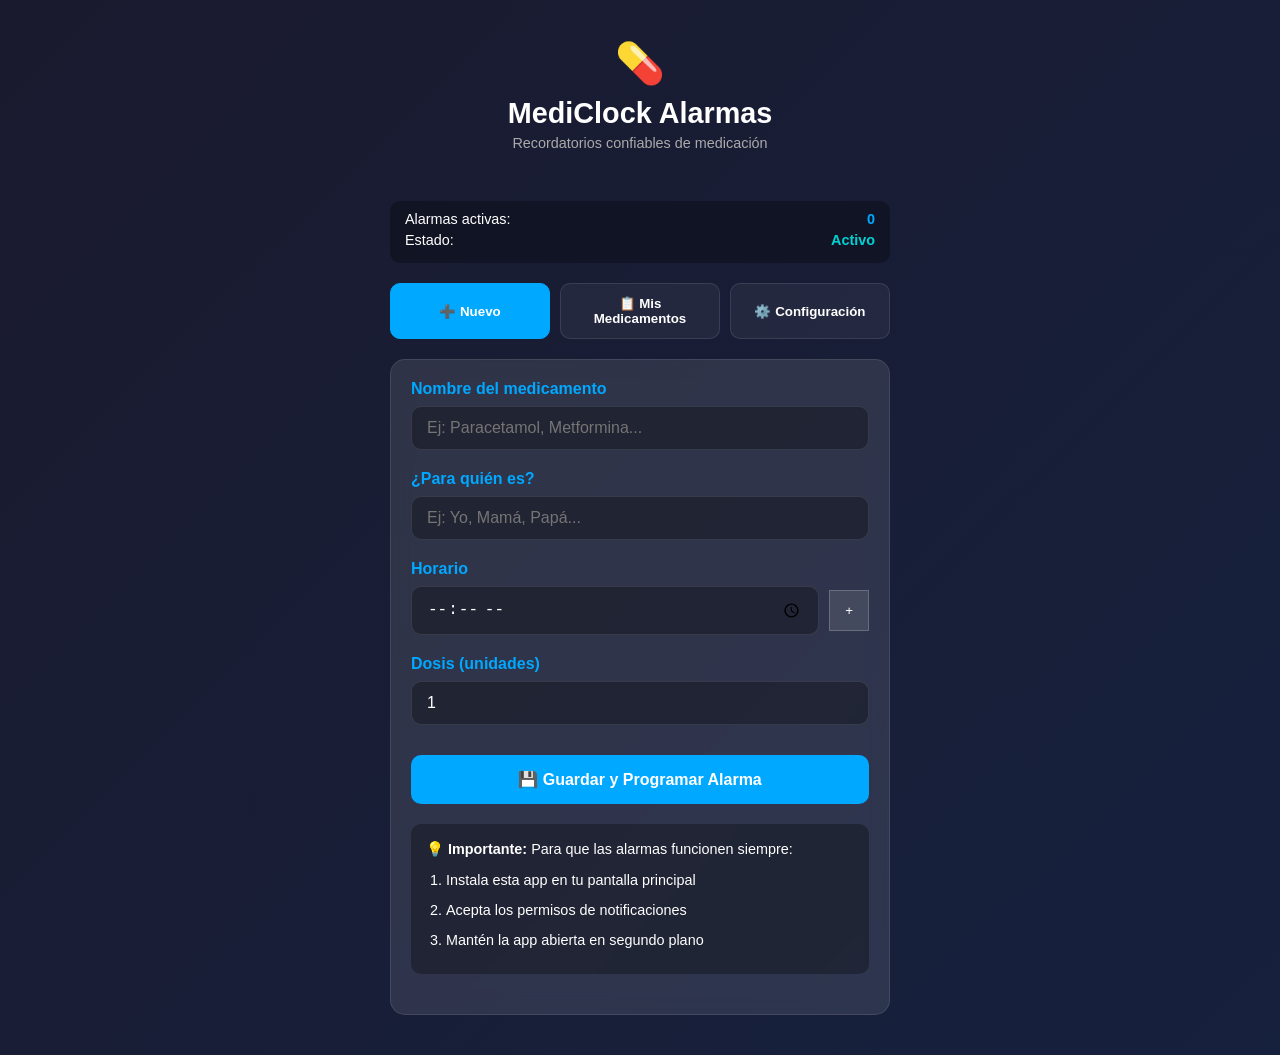
==== commit 7a0b34f9: "Update index.html" ====
--- a/index.html
+++ b/index.html
@@ -2,56 +2,20 @@
 <html lang="es">
 <head>
     <meta charset="utf-8"/>
-    <title>MediClock Neo</title>
-    <meta name="viewport" content="width=device-width,initial-scale=1, maximum-scale=1, user-scalable=0"/>
+    <title>MediClock Alarmas</title>
+    <meta name="viewport" content="width=device-width, initial-scale=1">
     <meta name="apple-mobile-web-app-capable" content="yes">
-    <meta name="apple-mobile-web-app-status-bar-style" content="black-translucent">
-    <link rel="manifest" href="/manifest.json">
-    <link rel="preconnect" href="https://fonts.googleapis.com">
-    <link href="https://fonts.googleapis.com/css2?family=Outfit:wght@300;400;500;600;700;800&display=swap" rel="stylesheet">
-    
-    <script>
-        if ('serviceWorker' in navigator) {
-            window.addEventListener('load', () => {
-                navigator.serviceWorker.register('/sw.js').then(registration => {
-                    console.log('ServiceWorker registrado:', registration.scope);
-                }).catch(err => {
-                    console.log('ServiceWorker error:', err);
-                });
-            });
-        }
-    </script>
+    <meta name="apple-mobile-web-app-status-bar-style" content="black">
     
     <style>
         :root {
-            --bg-dark: #050508;
-            --bg-card: rgba(15, 15, 25, 0.6);
-            --bg-glass: rgba(255, 255, 255, 0.02);
-            
-            --neon-cyan: #00f5ff;
-            --neon-magenta: #ff00ea;
-            --neon-violet: #8b5cf6;
-            --neon-blue: #3b82f6;
-            --neon-green: #00ff88;
-            --neon-orange: #ff6b35;
-            --neon-yellow: #ffd700;
-            --neon-pink: #ff1493;
-            --neon-teal: #00ced1;
-            
-            --glow-cyan: 0 0 30px rgba(0, 245, 255, 0.4);
-            --glow-magenta: 0 0 30px rgba(255, 0, 234, 0.4);
-            --glow-violet: 0 0 30px rgba(139, 92, 246, 0.4);
-            
-            --text-primary: #ffffff;
-            --text-secondary: rgba(255, 255, 255, 0.6);
-            --text-muted: rgba(255, 255, 255, 0.3);
-            
-            --border-glow: rgba(0, 245, 255, 0.2);
-            
-            --radius-sm: 12px;
-            --radius-md: 16px;
-            --radius-lg: 24px;
-            --radius-xl: 32px;
+            --primary: #00a8ff;
+            --secondary: #9c88ff;
+            --success: #00d2d3;
+            --danger: #ff6b6b;
+            --dark: #1a1a2e;
+            --light: #f5f6fa;
+            --card-bg: rgba(255, 255, 255, 0.1);
         }
 
         * {
@@ -61,645 +25,1013 @@
         }
 
         body {
-            font-family: 'Outfit', sans-serif;
-            background: var(--bg-dark);
-            color: var(--text-primary);
+            font-family: -apple-system, BlinkMacSystemFont, 'Segoe UI', sans-serif;
+            background: linear-gradient(135deg, #1a1a2e 0%, #16213e 100%);
+            color: white;
             min-height: 100vh;
-            overflow-x: hidden;
-            -webkit-font-smoothing: antialiased;
-        }
-
-        .bg-animation {
+            padding: 20px;
+        }
+
+        .container {
+            max-width: 500px;
+            margin: 0 auto;
+        }
+
+        header {
+            text-align: center;
+            margin-bottom: 30px;
+            padding: 20px 0;
+        }
+
+        .logo {
+            font-size: 2.5rem;
+            margin-bottom: 10px;
+        }
+
+        h1 {
+            font-size: 1.8rem;
+            margin-bottom: 5px;
+        }
+
+        .subtitle {
+            color: #aaa;
+            font-size: 0.9rem;
+        }
+
+        .card {
+            background: var(--card-bg);
+            backdrop-filter: blur(10px);
+            border-radius: 15px;
+            padding: 20px;
+            margin-bottom: 20px;
+            border: 1px solid rgba(255, 255, 255, 0.1);
+        }
+
+        .tab-buttons {
+            display: flex;
+            gap: 10px;
+            margin-bottom: 20px;
+        }
+
+        .tab-btn {
+            flex: 1;
+            padding: 12px;
+            background: rgba(255, 255, 255, 0.05);
+            border: 1px solid rgba(255, 255, 255, 0.1);
+            color: white;
+            border-radius: 10px;
+            cursor: pointer;
+            font-weight: 600;
+            transition: all 0.3s;
+        }
+
+        .tab-btn.active {
+            background: var(--primary);
+            border-color: var(--primary);
+        }
+
+        .tab-content {
+            display: none;
+        }
+
+        .tab-content.active {
+            display: block;
+            animation: fadeIn 0.3s;
+        }
+
+        @keyframes fadeIn {
+            from { opacity: 0; }
+            to { opacity: 1; }
+        }
+
+        .form-group {
+            margin-bottom: 20px;
+        }
+
+        label {
+            display: block;
+            margin-bottom: 8px;
+            font-weight: 600;
+            color: var(--primary);
+        }
+
+        input, select {
+            width: 100%;
+            padding: 12px 15px;
+            background: rgba(0, 0, 0, 0.3);
+            border: 1px solid rgba(255, 255, 255, 0.1);
+            border-radius: 10px;
+            color: white;
+            font-size: 16px;
+        }
+
+        input:focus, select:focus {
+            outline: none;
+            border-color: var(--primary);
+        }
+
+        .time-input-group {
+            display: flex;
+            gap: 10px;
+            align-items: center;
+        }
+
+        .time-input-group input {
+            flex: 1;
+        }
+
+        .btn {
+            padding: 15px 20px;
+            border: none;
+            border-radius: 10px;
+            font-size: 16px;
+            font-weight: 600;
+            cursor: pointer;
+            transition: all 0.3s;
+            width: 100%;
+            margin-top: 10px;
+        }
+
+        .btn-primary {
+            background: var(--primary);
+            color: white;
+        }
+
+        .btn-primary:hover {
+            background: #0097e6;
+        }
+
+        .btn-secondary {
+            background: rgba(255, 255, 255, 0.1);
+            color: white;
+            border: 1px solid rgba(255, 255, 255, 0.2);
+        }
+
+        .btn-danger {
+            background: var(--danger);
+            color: white;
+        }
+
+        .btn-success {
+            background: var(--success);
+            color: white;
+        }
+
+        .med-list {
+            list-style: none;
+        }
+
+        .med-item {
+            background: rgba(255, 255, 255, 0.05);
+            border-radius: 10px;
+            padding: 15px;
+            margin-bottom: 10px;
+            border-left: 4px solid var(--primary);
+        }
+
+        .med-header {
+            display: flex;
+            justify-content: space-between;
+            align-items: center;
+            margin-bottom: 10px;
+        }
+
+        .med-name {
+            font-weight: 600;
+            font-size: 1.1rem;
+        }
+
+        .med-patient {
+            color: var(--secondary);
+            font-size: 0.9rem;
+        }
+
+        .med-times {
+            display: flex;
+            flex-wrap: wrap;
+            gap: 8px;
+            margin-top: 10px;
+        }
+
+        .time-chip {
+            background: rgba(0, 168, 255, 0.2);
+            padding: 5px 10px;
+            border-radius: 15px;
+            font-size: 0.85rem;
+            display: inline-flex;
+            align-items: center;
+            gap: 5px;
+        }
+
+        .empty-state {
+            text-align: center;
+            padding: 40px 20px;
+            color: #aaa;
+        }
+
+        .empty-state i {
+            font-size: 3rem;
+            margin-bottom: 15px;
+            opacity: 0.5;
+        }
+
+        .modal {
+            display: none;
             position: fixed;
             top: 0;
             left: 0;
             width: 100%;
             height: 100%;
-            z-index: 0;
-            overflow: hidden;
-        }
-
-        .bg-animation::before {
-            content: '';
-            position: absolute;
-            top: -50%;
-            left: -50%;
-            width: 200%;
-            height: 200%;
-            background: 
-                radial-gradient(ellipse at 20% 20%, rgba(0, 245, 255, 0.15) 0%, transparent 50%),
-                radial-gradient(ellipse at 80% 80%, rgba(255, 0, 234, 0.1) 0%, transparent 50%),
-                radial-gradient(ellipse at 50% 50%, rgba(139, 92, 246, 0.08) 0%, transparent 60%);
-            animation: bgPulse 15s ease-in-out infinite;
-        }
-
-        @keyframes bgPulse {
-            0%, 100% { transform: translate(0, 0) scale(1); }
-            33% { transform: translate(-5%, -5%) scale(1.1); }
-            66% { transform: translate(5%, 5%) scale(0.95); }
-        }
-
-        .orb {
-            position: fixed;
-            border-radius: 50%;
-            filter: blur(80px);
-            opacity: 0.5;
-            animation: float 20s ease-in-out infinite;
-            pointer-events: none;
-            z-index: 0;
-        }
-
-        .orb-1 { width: 400px; height: 400px; background: var(--neon-cyan); top: -100px; right: -100px; }
-        .orb-2 { width: 300px; height: 300px; background: var(--neon-magenta); bottom: -50px; left: -50px; animation-delay: -7s; }
-        .orb-3 { width: 250px; height: 250px; background: var(--neon-violet); top: 50%; left: 50%; animation-delay: -14s; }
-
-        @keyframes float {
-            0%, 100% { transform: translate(0, 0) rotate(0deg); }
-            25% { transform: translate(50px, -50px) rotate(90deg); }
-            50% { transform: translate(-30px, 30px) rotate(180deg); }
-            75% { transform: translate(20px, 50px) rotate(270deg); }
-        }
-
-        .grid-pattern {
-            position: fixed;
-            top: 0;
-            left: 0;
+            background: rgba(0, 0, 0, 0.8);
+            backdrop-filter: blur(5px);
+            z-index: 1000;
+            align-items: center;
+            justify-content: center;
+            padding: 20px;
+        }
+
+        .modal.active {
+            display: flex;
+        }
+
+        .modal-content {
+            background: var(--dark);
+            border-radius: 15px;
+            padding: 25px;
+            max-width: 400px;
             width: 100%;
-            height: 100%;
-            background-image: linear-gradient(rgba(0, 245, 255, 0.03) 1px, transparent 1px), linear-gradient(90deg, rgba(0, 245, 255, 0.03) 1px, transparent 1px);
-            background-size: 50px 50px;
-            z-index: 0;
-            pointer-events: none;
-        }
-
-        .app {
-            position: relative;
-            z-index: 1;
-            max-width: 480px;
-            margin: 0 auto;
-            padding: 2rem 1rem;
-            min-height: 100vh;
-        }
-
-        .header {
+            border: 1px solid rgba(255, 255, 255, 0.1);
+            max-height: 80vh;
+            overflow-y: auto;
+        }
+
+        .modal-header {
+            display: flex;
+            justify-content: space-between;
+            align-items: center;
+            margin-bottom: 20px;
+        }
+
+        .modal-title {
+            font-size: 1.3rem;
+            font-weight: 600;
+        }
+
+        .close-btn {
+            background: none;
+            border: none;
+            color: white;
+            font-size: 1.5rem;
+            cursor: pointer;
+            padding: 5px;
+        }
+
+        .instructions {
+            background: rgba(0, 0, 0, 0.3);
+            border-radius: 10px;
+            padding: 15px;
+            margin: 20px 0;
+            font-size: 0.9rem;
+            line-height: 1.5;
+        }
+
+        .instructions ol {
+            padding-left: 20px;
+            margin-top: 10px;
+        }
+
+        .instructions li {
+            margin-bottom: 8px;
+        }
+
+        .alert-icon {
             text-align: center;
-            margin-bottom: 1.5rem;
-            position: relative;
-        }
-
-        .logo {
-            display: inline-flex;
-            align-items: center;
-            gap: 1rem;
-            margin-bottom: 0.75rem;
-        }
-
-        .logo-icon {
-            width: 56px;
-            height: 56px;
-            background: linear-gradient(135deg, var(--neon-cyan), var(--neon-magenta));
-            border-radius: var(--radius-md);
-            display: flex; align-items: center; justify-content: center;
-            font-size: 1.75rem; box-shadow: var(--glow-cyan), var(--glow-magenta);
-            animation: iconPulse 3s ease-in-out infinite;
-            position: relative;
-        }
-
-        .logo-text {
-            font-size: 2rem; font-weight: 800; letter-spacing: -0.02em;
-            background: linear-gradient(135deg, var(--neon-cyan), var(--neon-magenta), var(--neon-violet));
-            -webkit-background-clip: text; -webkit-text-fill-color: transparent; background-clip: text;
-        }
-
-        .tabs {
-            display: flex; background: rgba(10, 10, 20, 0.8); border-radius: var(--radius-lg);
-            padding: 0.25rem; margin-bottom: 1.5rem; border: 1px solid rgba(0, 245, 255, 0.1);
-            backdrop-filter: blur(10px);
-        }
-
-        .tab {
-            flex: 1; text-align: center; padding: 0.75rem 1rem; font-size: 0.9rem;
-            font-weight: 600; color: var(--text-secondary); background: transparent;
-            border: none; border-radius: var(--radius-md); cursor: pointer; transition: 0.3s;
-        }
-
-        .tab.active { background: linear-gradient(135deg, rgba(0, 245, 255, 0.2), rgba(139, 92, 246, 0.15)); color: var(--neon-cyan); }
-
-        .tab-content { display: none; animation: fadeIn 0.4s ease; }
-        .tab-content.active { display: block; }
-
-        .card {
-            background: var(--bg-card); backdrop-filter: blur(40px);
-            border: 1px solid var(--border-glow); border-radius: var(--radius-xl);
-            padding: 1.75rem; margin-bottom: 1.5rem; position: relative; overflow: hidden;
-        }
-
-        .form-group { margin-bottom: 1.5rem; }
-        .form-label { display: block; font-size: 0.7rem; font-weight: 600; color: var(--neon-cyan); text-transform: uppercase; margin-bottom: 0.6rem; }
-        .form-input { width: 100%; padding: 1rem 1.25rem; color: var(--text-primary); background: rgba(0, 0, 0, 0.4); border: 1px solid rgba(255, 255, 255, 0.08); border-radius: var(--radius-md); outline: none; }
-        
-        .qty-row { display: flex; gap: 0.75rem; }
-        .qty-btn { width: 52px; height: 52px; background: rgba(0, 0, 0, 0.4); border: 1px solid rgba(255, 255, 255, 0.08); border-radius: var(--radius-md); color: var(--neon-cyan); font-size: 1.5rem; cursor: pointer; }
-
-        /* FIX VISUAL: .med-item Reestructurado */
-        .med-item {
+            font-size: 4rem;
+            margin: 20px 0;
+            animation: pulse 2s infinite;
+        }
+
+        @keyframes pulse {
+            0% { transform: scale(1); }
+            50% { transform: scale(1.1); }
+            100% { transform: scale(1); }
+        }
+
+        .action-buttons {
             display: flex;
-            flex-wrap: wrap; /* Fix: permite que los elementos salten de fila */
-            align-items: center;
-            gap: 1rem;
-            padding: 1.25rem;
+            gap: 10px;
+            margin-top: 20px;
+        }
+
+        .status-bar {
             background: rgba(0, 0, 0, 0.3);
-            border: 1px solid rgba(255, 255, 255, 0.05);
-            border-radius: var(--radius-lg);
-            margin-bottom: 0.875rem;
-            cursor: pointer;
-            transition: all 0.4s ease;
-            position: relative;
-            min-height: auto;
-        }
-
-        /* Nombre y paciente arriba al 100% */
-        .med-name-row {
+            padding: 10px 15px;
+            border-radius: 10px;
+            margin-bottom: 20px;
+            font-size: 0.9rem;
+        }
+
+        .status-item {
             display: flex;
-            flex-direction: column;
-            margin-bottom: 0.5rem;
-            width: 100%;
-            padding-right: 40px; /* Espacio para botón delete */
-        }
-
-        .med-name {
-            font-size: 1.25rem; font-weight: 700; color: var(--text-primary);
-            text-transform: uppercase; letter-spacing: 0.02em; display: block;
-            width: 100%; white-space: nowrap; overflow: hidden; text-overflow: ellipsis;
-        }
-
-        .med-patient { font-size: 0.85rem; color: var(--neon-cyan); font-weight: 600; }
-
-        .med-avatar, .med-placeholder {
-            width: 60px; height: 60px; border-radius: var(--radius-md);
-            object-fit: cover; border: 2px solid rgba(0, 245, 255, 0.3);
-            flex-shrink: 0; margin-top: 0;
-        }
-
-        .med-info { flex: 1; min-width: 0; display: flex; flex-direction: column; }
-        .med-times { display: flex; flex-wrap: wrap; gap: 0.4rem; align-items: center; }
-
-        .med-actions { position: absolute; top: 1.25rem; right: 1.25rem; }
-
-        .med-delete {
-            width: 36px; height: 36px; display: flex; align-items: center; justify-content: center;
-            background: transparent; border: 1px solid rgba(255, 255, 255, 0.1);
-            border-radius: 8px; color: var(--text-muted); cursor: pointer;
-        }
-
-        .time-chip { display: inline-flex; align-items: center; padding: 0.35rem 0.8rem; font-size: 0.75rem; font-weight: 600; background: rgba(0, 245, 255, 0.1); border: 1px solid rgba(0, 245, 255, 0.3); border-radius: 20px; }
-
-        .photo-zone { border: 2px dashed rgba(0, 245, 255, 0.3); border-radius: var(--radius-lg); padding: 2rem; text-align: center; cursor: pointer; }
-        .photo-preview { width: 100%; aspect-ratio: 16/9; object-fit: cover; border-radius: var(--radius-lg); border: 2px solid var(--neon-cyan); display: none; }
-        .photo-preview.active { display: block; }
-
-        .btn { display: inline-flex; align-items: center; justify-content: center; padding: 1rem 1.75rem; font-size: 0.95rem; font-weight: 600; border-radius: var(--radius-md); border: none; cursor: pointer; transition: 0.4s; }
-        .btn-primary { background: linear-gradient(135deg, var(--neon-cyan), var(--neon-blue)); color: var(--bg-dark); width: 100%; }
-        .btn-secondary { background: rgba(255, 255, 255, 0.05); color: var(--text-primary); border: 1px solid rgba(255, 255, 255, 0.1); }
-        .btn-danger { background: #ff4757; color: white; }
-        .btn-success { background: var(--neon-green); color: var(--bg-dark); }
-
-        .modal-bg { display: none; position: fixed; inset: 0; background: rgba(5, 5, 8, 0.95); backdrop-filter: blur(20px); z-index: 1000; align-items: center; justify-content: center; padding: 1.25rem; }
-        .modal-bg.open { display: flex; }
-        .modal { background: linear-gradient(180deg, rgba(20, 20, 35, 0.95), rgba(10, 10, 18, 0.98)); border: 1px solid rgba(0, 245, 255, 0.2); border-radius: var(--radius-xl); width: 100%; max-width: 420px; max-height: 85vh; overflow: hidden; display: flex; flex-direction: column; }
-        
-        .alert-clock-icon { width: 80px; height: 80px; margin: 0 auto 1.5rem; background: var(--neon-cyan); border-radius: 50%; display: flex; align-items: center; justify-content: center; font-size: 2.5rem; animation: pulse 2s infinite; }
-        @keyframes pulse { 0% { transform: scale(1); opacity: 1; } 50% { transform: scale(1.1); opacity: 0.7; } 100% { transform: scale(1); opacity: 1; } }
-
-        .scanline { position: fixed; top: 0; left: 0; width: 100%; height: 2px; background: linear-gradient(90deg, transparent, var(--neon-cyan), transparent); opacity: 0.3; animation: scan 8s linear infinite; pointer-events: none; z-index: 9999; }
-        @keyframes scan { 0% { top: 0; } 100% { top: 100%; } }
-
-        .color-1 { background: linear-gradient(135deg, var(--neon-cyan), var(--neon-blue)); }
-        .color-2 { background: linear-gradient(135deg, var(--neon-magenta), var(--neon-violet)); }
+            justify-content: space-between;
+            margin-bottom: 5px;
+        }
+
+        .status-value {
+            color: var(--primary);
+            font-weight: 600;
+        }
     </style>
 </head>
 <body>
-    <!-- FIX Background: Tag de audio silencioso -->
-    <audio id="iosWakeAudio" loop playsinline src="[data-uri]"></audio>
-
-    <div class="bg-animation"></div>
-    <div class="grid-pattern"></div>
-    <div class="orb orb-1"></div><div class="orb orb-2"></div><div class="orb orb-3"></div>
-    <div class="scanline"></div>
-
-    <div class="app">
-        <header class="header">
-            <div class="logo"><div class="logo-icon">💊</div><span class="logo-text">MediClock</span><span class="logo-badge">NEO</span></div>
+    <div class="container">
+        <header>
+            <div class="logo">💊</div>
+            <h1>MediClock Alarmas</h1>
+            <div class="subtitle">Recordatorios confiables de medicación</div>
         </header>
 
-        <div class="tabs">
-            <button class="tab active" id="tabNuevo" data-tab="nuevo">✨ Nuevo</button>
-            <button class="tab" id="tabMedicamentos" data-tab="medicamentos">💊 Mis Medicamentos</button>
+        <div class="status-bar">
+            <div class="status-item">
+                <span>Alarmas activas:</span>
+                <span class="status-value" id="alarmCount">0</span>
+            </div>
+            <div class="status-item">
+                <span>Estado:</span>
+                <span class="status-value" id="appStatus">Activo</span>
+            </div>
         </div>
 
-        <div class="tab-content active" id="tabContentNuevo">
-            <div class="card">
-                <div class="form-group"><label class="form-label">Medicamento</label><input type="text" id="nombre" class="form-input" placeholder="Ej: Paracetamol"></div>
-                <div class="form-group"><label class="form-label">Paciente</label><input type="text" id="paciente" class="form-input" placeholder="Ej: Israel"></div>
-                <div class="form-group"><label class="form-label">Cantidad</label>
-                    <div class="qty-row"><button class="qty-btn" id="menos">−</button><input type="number" id="cant" class="form-input" value="1" step="0.25" style="text-align:center"><button class="qty-btn" id="mas">+</button></div>
+        <div class="tab-buttons">
+            <button class="tab-btn active" id="tabNuevo">➕ Nuevo</button>
+            <button class="tab-btn" id="tabMedicamentos">📋 Mis Medicamentos</button>
+            <button class="tab-btn" id="tabConfig">⚙️ Configuración</button>
+        </div>
+
+        <div id="contentNuevo" class="tab-content active card">
+            <div class="form-group">
+                <label for="medName">Nombre del medicamento</label>
+                <input type="text" id="medName" placeholder="Ej: Paracetamol, Metformina...">
+            </div>
+            
+            <div class="form-group">
+                <label for="patientName">¿Para quién es?</label>
+                <input type="text" id="patientName" placeholder="Ej: Yo, Mamá, Papá...">
+            </div>
+            
+            <div class="form-group">
+                <label for="medTime">Horario</label>
+                <div class="time-input-group">
+                    <input type="time" id="medTime">
+                    <button class="btn-secondary" onclick="addAnotherTime()" style="width: auto; padding: 12px 15px;">+</button>
                 </div>
-                <div class="form-group"><label class="form-label">Hora</label><input type="time" id="hora" class="form-input"></div>
-                <div class="form-group"><div class="photo-zone" id="photoZone">📷 Capturar Foto</div><img id="photoPreview" class="photo-preview"></div>
-                <button class="btn btn-primary" id="addBtn">⚡ AGREGAR</button>
-                
-                <div class="settings" style="margin-top:2rem; border-top:1px solid rgba(255,255,255,0.1); padding-top:1rem;">
-                    <div id="settingsToggle" style="cursor:pointer; display:flex; justify-content:space-between; font-size:0.8rem; color:var(--text-secondary);"><span>⚙️ AJUSTES DE ALERTA</span><span id="settingsArrow">▼</span></div>
-                    <div id="settingsPanel" style="display:none; padding-top:1rem;">
-                        <div style="display:flex; justify-content:space-between; margin-bottom:1rem;"><span>Sonido</span><input type="checkbox" id="sonidoOn" checked></div>
-                        <div style="display:flex; justify-content:space-between; margin-bottom:1rem;"><span>Voz</span><input type="checkbox" id="vozOn" checked></div>
-                        <div style="margin-bottom:1rem;"><span>Volumen</span><input type="range" id="volSlider" min="0" max="1" step="0.1" value="0.7" style="width:100%"><span id="volValue" style="font-size:0.7rem">70%</span></div>
-                    </div>
-                </div>
+                <div id="extraTimes"></div>
+            </div>
+            
+            <div class="form-group">
+                <label for="medDose">Dosis (unidades)</label>
+                <input type="number" id="medDose" min="0.25" step="0.25" value="1">
+            </div>
+            
+            <button class="btn btn-primary" onclick="saveMedication()">💾 Guardar y Programar Alarma</button>
+            
+            <div class="instructions">
+                <strong>💡 Importante:</strong> Para que las alarmas funcionen siempre:
+                <ol>
+                    <li>Instala esta app en tu pantalla principal</li>
+                    <li>Acepta los permisos de notificaciones</li>
+                    <li>Mantén la app abierta en segundo plano</li>
+                </ol>
             </div>
         </div>
 
-        <div class="tab-content" id="tabContentMedicamentos">
-            <div class="card">
-                <ul class="med-list" id="lista"></ul>
-                <div class="empty" id="empty" style="text-align:center; padding:2rem;"><h3>Sin medicamentos</h3></div>
-                <div style="display:flex; gap:10px; margin-top:1rem;">
-                    <button class="btn btn-secondary" id="calBtn" style="flex:1">📅 Historial</button>
-                    <button class="btn btn-secondary" id="testBtn" style="flex:1">🧪 Probar</button>
-                </div>
+        <div id="contentMedicamentos" class="tab-content card">
+            <div id="medicationsList"></div>
+            
+            <div id="emptyState" class="empty-state">
+                <div>💊</div>
+                <h3>No hay medicamentos</h3>
+                <p>Agrega tu primer medicamento usando la pestaña "Nuevo"</p>
+            </div>
+            
+            <div class="action-buttons">
+                <button class="btn btn-secondary" onclick="testAlarm()">🔔 Probar Alarma</button>
+                <button class="btn btn-secondary" onclick="showHistory()">📅 Ver Historial</button>
+            </div>
+        </div>
+
+        <div id="contentConfig" class="tab-content card">
+            <h3>Configuración de Alarmas</h3>
+            
+            <div class="form-group">
+                <label>
+                    <input type="checkbox" id="soundEnabled" checked> Sonido de alarma
+                </label>
+            </div>
+            
+            <div class="form-group">
+                <label>
+                    <input type="checkbox" id="vibrationEnabled" checked> Vibración
+                </label>
+            </div>
+            
+            <div class="form-group">
+                <label for="volume">Volumen de alarma</label>
+                <input type="range" id="volume" min="0" max="100" value="70">
+                <span id="volumeValue">70%</span>
+            </div>
+            
+            <div class="form-group">
+                <label for="snoozeTime">Tiempo de repetición (minutos)</label>
+                <select id="snoozeTime">
+                    <option value="5">5 minutos</option>
+                    <option value="10">10 minutos</option>
+                    <option value="15">15 minutos</option>
+                    <option value="30">30 minutos</option>
+                </select>
+            </div>
+            
+            <button class="btn btn-primary" onclick="saveSettings()">💾 Guardar Configuración</button>
+            
+            <div class="instructions" style="margin-top: 20px;">
+                <strong>⚠️ Para mejor funcionamiento:</strong>
+                <button class="btn btn-secondary" onclick="showInstallInstructions()" style="width: 100%; margin-top: 10px;">
+                    📱 Mostrar Instrucciones de Instalación
+                </button>
             </div>
         </div>
     </div>
 
-    <!-- Modales -->
-    <div class="modal-bg" id="alertModal">
-        <div class="modal" style="padding:2rem; text-align:center;">
-            <div class="alert-clock-icon">⏰</div>
-            <h2 id="alertGreeting">Hola</h2>
-            <div id="alertTimeDisplay" style="font-size:2rem; color:var(--neon-cyan); margin:1rem 0;">00:00</div>
-            <div id="alertMedicationsList" style="margin-bottom:2rem;"></div>
-            <div style="display:flex; gap:10px;">
-                <button class="btn btn-danger" id="alertClose" style="flex:1">Cerrar</button>
-                <button class="btn btn-success" id="alertTake" style="flex:1">✓ Tomado</button>
-            </div>
+    <!-- Modal de Alarma Activa -->
+    <div id="alarmModal" class="modal">
+        <div class="modal-content">
+            <div class="alert-icon">⏰</div>
+            <h2 style="text-align: center; margin-bottom: 20px;">¡Hora de Medicación!</h2>
+            
+            <div id="alarmDetails" style="text-align: center; margin-bottom: 30px;">
+                <!-- Aquí se mostrarán los medicamentos -->
+            </div>
+            
+            <div class="action-buttons">
+                <button class="btn btn-danger" onclick="closeAlarm()">✗ Cancelar</button>
+                <button class="btn btn-success" onclick="markAsTaken()">✓ Marcar como Tomado</button>
+            </div>
+            
+            <button class="btn btn-secondary" onclick="snoozeAlarm()" style="width: 100%; margin-top: 10px;">
+                ⏰ Recordar en <span id="snoozeMinutes">5</span> minutos
+            </button>
         </div>
     </div>
 
-    <div class="modal-bg" id="detailModal">
-        <div class="modal" style="padding:2rem;">
-            <img id="detailMainImg" class="photo-preview active" style="margin-bottom:1rem;">
-            <h2 id="detailName"></h2>
-            <p id="detailPatient" style="color:var(--neon-cyan); margin-bottom:1rem;"></p>
-            <div id="detailTimes"></div>
-            <button class="btn btn-secondary" id="detailClose" style="margin-top:1rem; width:100%;">Cerrar</button>
+    <!-- Modal de Instrucciones -->
+    <div id="instructionsModal" class="modal">
+        <div class="modal-content">
+            <div class="modal-header">
+                <h3 class="modal-title">📱 Instalar como App</h3>
+                <button class="close-btn" onclick="closeModal('instructionsModal')">&times;</button>
+            </div>
+            
+            <div class="instructions">
+                <p><strong>Para que las alarmas funcionen SIEMPRE (incluso con pantalla bloqueada):</strong></p>
+                
+                <h4>📲 En Android (Chrome):</h4>
+                <ol>
+                    <li>Abre el menú (⋮) en la esquina superior derecha</li>
+                    <li>Selecciona "Instalar app" o "Añadir a pantalla principal"</li>
+                    <li>Confirma la instalación</li>
+                    <li>La app aparecerá en tu pantalla de inicio</li>
+                </ol>
+                
+                <h4>📱 En iOS (Safari):</h4>
+                <ol>
+                    <li>Toca el ícono de compartir (📤)</li>
+                    <li>Desplázate y selecciona "Añadir a pantalla de inicio"</li>
+                    <li>Pon un nombre y toca "Añadir"</li>
+                    <li>Usa la app desde el ícono en tu pantalla</li>
+                </ol>
+                
+                <p style="margin-top: 15px; color: var(--primary); font-weight: 600;">
+                    ✅ Una vez instalada, las notificaciones funcionarán mejor
+                </p>
+            </div>
+            
+            <button class="btn btn-primary" onclick="closeModal('instructionsModal')" style="width: 100%;">
+                Entendido
+            </button>
         </div>
     </div>
 
-    <div class="modal-bg" id="addTimeModal">
-        <div class="modal" style="padding:2rem;">
-            <h3>Añadir horario</h3>
-            <input type="time" id="newHora" class="form-input" style="margin:1rem 0;">
-            <input type="number" id="newCant" class="form-input" value="1" step="0.25">
-            <div style="display:flex; gap:10px; margin-top:1rem;">
-                <button class="btn btn-secondary" id="cancelAddTime" style="flex:1">Cancelar</button>
-                <button class="btn btn-primary" id="saveAddTime" style="flex:1">Guardar</button>
-            </div>
+    <!-- Modal de Historial -->
+    <div id="historyModal" class="modal">
+        <div class="modal-content">
+            <div class="modal-header">
+                <h3 class="modal-title">📅 Historial de Tomas</h3>
+                <button class="close-btn" onclick="closeModal('historyModal')">&times;</button>
+            </div>
+            
+            <div id="historyList" style="max-height: 300px; overflow-y: auto; margin: 20px 0;">
+                <!-- Historial se carga aquí -->
+            </div>
+            
+            <button class="btn btn-danger" onclick="clearHistory()" style="width: 100%;">
+                🗑️ Limpiar Historial
+            </button>
         </div>
     </div>
 
-    <div class="modal-bg" id="editTimeModal">
-        <div class="modal" style="padding:2rem;">
-            <h3>Editar horario</h3>
-            <input type="time" id="editHora" class="form-input" style="margin:1rem 0;">
-            <input type="number" id="editCant" class="form-input" step="0.25">
-            <div style="display:flex; gap:10px; margin-top:1rem;">
-                <button class="btn btn-danger" id="deleteTime" style="flex:1">Eliminar</button>
-                <button class="btn btn-primary" id="saveEditTime" style="flex:1">Guardar</button>
-            </div>
-            <button class="btn btn-secondary" id="cancelEditTime" style="width:100%; margin-top:10px;">Cancelar</button>
-        </div>
-    </div>
-
-    <div class="modal-bg" id="calModal">
-        <div class="modal" style="padding:2rem;">
-            <h2>Historial de tomas</h2>
-            <div id="calBody" style="max-height:300px; overflow-y:auto; margin:1rem 0; font-size:0.8rem;"></div>
-            <button class="btn btn-secondary" id="calClose" style="width:100%;">Cerrar</button>
-        </div>
-    </div>
-
-    <audio id="audio" preload="auto" loop></audio>
-
     <script>
-        // Lógica de Heartbeat para evitar que iOS suspenda la app
-        function initAudioHack() {
-            const silentAudio = document.getElementById('iosWakeAudio');
-            if (silentAudio) {
-                silentAudio.play().then(() => {
-                    console.log("🚀 Latido de audio iniciado para segundo plano");
-                    // Una vez activado, eliminamos los listeners para evitar repeticiones
-                    window.removeEventListener('touchstart', initAudioHack);
-                    window.removeEventListener('click', initAudioHack);
-                }).catch(err => console.log("Audio bloqueado:", err));
-            }
-        }
-        window.addEventListener('touchstart', initAudioHack, { once: true });
-        window.addEventListener('click', initAudioHack, { once: true });
-
         // Variables globales
-        let meds = JSON.parse(localStorage.getItem('medsMC2') || '{}');
-        let foto = '';
-        let alarmaOn = false;
-        let medsActuales = [];
-        let horaActual = '';
-        let intervalo = null;
-        let medColors = {};
-        let currentMedForAddTime = null;
-        let editingTimeData = null;
-        let checkInterval = null;
-
-        const $ = id => document.getElementById(id);
-        const upper = t => t ? t.toString().toUpperCase().trim() : '';
-
-        // Sistema de alarmas mejorado
-        function initializeAlarmSystem() {
-            if ('Notification' in window) Notification.requestPermission();
-            
-            checkAlarms();
-            if (checkInterval) clearInterval(checkInterval);
-            checkInterval = setInterval(checkAlarms, 20000); // Revisar cada 20 segundos
-
-            // Al volver del segundo plano, revisar inmediatamente
-            document.addEventListener('visibilitychange', () => {
-                if (!document.hidden) checkAlarms();
+        let medications = JSON.parse(localStorage.getItem('medications') || '{}');
+        let settings = JSON.parse(localStorage.getItem('settings') || '{}');
+        let history = JSON.parse(localStorage.getItem('medHistory') || '[]');
+        let activeAlarms = new Map();
+        let alarmTimeouts = new Map();
+
+        // Inicialización
+        document.addEventListener('DOMContentLoaded', function() {
+            loadSettings();
+            renderMedications();
+            updateAlarmCount();
+            
+            // Configurar tabs
+            document.querySelectorAll('.tab-btn').forEach(btn => {
+                btn.addEventListener('click', function() {
+                    const tabId = this.id.replace('tab', '').toLowerCase();
+                    showTab(tabId);
+                });
             });
-        }
-
-        function checkAlarms() {
+            
+            // Configurar controles
+            document.getElementById('volume').addEventListener('input', function() {
+                document.getElementById('volumeValue').textContent = this.value + '%';
+            });
+            
+            // Iniciar sistema de alarmas
+            scheduleAllAlarms();
+            
+            // Verificar si ya es hora de alguna alarma
+            checkCurrentAlarms();
+            
+            // Actualizar estado cada minuto
+            setInterval(checkCurrentAlarms, 60000);
+        });
+
+        // Funciones principales
+        function saveMedication() {
+            const name = document.getElementById('medName').value.trim();
+            const patient = document.getElementById('patientName').value.trim();
+            const time = document.getElementById('medTime').value;
+            const dose = parseFloat(document.getElementById('medDose').value);
+            
+            if (!name || !patient || !time) {
+                alert('Por favor completa todos los campos');
+                return;
+            }
+            
+            const id = Date.now().toString();
+            const times = [{time, dose}];
+            
+            // Obtener horas adicionales si las hay
+            const extraTimes = document.querySelectorAll('.extra-time');
+            extraTimes.forEach(input => {
+                if (input.value) {
+                    times.push({time: input.value, dose});
+                }
+            });
+            
+            medications[id] = {
+                id,
+                name,
+                patient,
+                times,
+                createdAt: new Date().toISOString()
+            };
+            
+            localStorage.setItem('medications', JSON.stringify(medications));
+            
+            // Programar alarmas para este medicamento
+            scheduleAlarmForMedication(id);
+            
+            // Limpiar formulario
+            document.getElementById('medName').value = '';
+            document.getElementById('patientName').value = '';
+            document.getElementById('medTime').value = '';
+            document.getElementById('medDose').value = '1';
+            document.getElementById('extraTimes').innerHTML = '';
+            
+            // Actualizar interfaz
+            renderMedications();
+            updateAlarmCount();
+            showTab('medicamentos');
+            
+            alert('✅ Medicamento guardado y alarma programada');
+        }
+
+        function scheduleAlarmForMedication(medId) {
+            const med = medications[medId];
+            if (!med) return;
+            
+            med.times.forEach(timeObj => {
+                const alarmTime = parseTime(timeObj.time);
+                const now = new Date();
+                let triggerTime = alarmTime;
+                
+                // Si la hora ya pasó hoy, programar para mañana
+                if (triggerTime < now) {
+                    triggerTime.setDate(triggerTime.getDate() + 1);
+                }
+                
+                const timeUntilAlarm = triggerTime.getTime() - now.getTime();
+                const alarmKey = `${medId}_${timeObj.time}`;
+                
+                // Cancelar alarma anterior si existe
+                if (alarmTimeouts.has(alarmKey)) {
+                    clearTimeout(alarmTimeouts.get(alarmKey));
+                }
+                
+                // Programar nueva alarma
+                const timeoutId = setTimeout(() => {
+                    triggerAlarm(medId, timeObj);
+                    // Reprogramar para el próximo día
+                    scheduleAlarmForMedication(medId);
+                }, timeUntilAlarm);
+                
+                alarmTimeouts.set(alarmKey, timeoutId);
+                activeAlarms.set(alarmKey, {
+                    medication: med.name,
+                    patient: med.patient,
+                    time: timeObj.time,
+                    dose: timeObj.dose,
+                    nextTrigger: triggerTime
+                });
+            });
+        }
+
+        function scheduleAllAlarms() {
+            Object.keys(medications).forEach(scheduleAlarmForMedication);
+        }
+
+        function parseTime(timeString) {
+            const [hours, minutes] = timeString.split(':').map(Number);
+            const date = new Date();
+            date.setHours(hours, minutes, 0, 0);
+            return date;
+        }
+
+        function triggerAlarm(medId, timeObj) {
+            const med = medications[medId];
+            if (!med) return;
+            
+            // Mostrar notificación nativa si está permitido
+            if ('Notification' in window && Notification.permission === 'granted') {
+                new Notification('💊 Hora de Medicación', {
+                    body: `${med.patient}: Toma ${timeObj.dose} de ${med.name}`,
+                    icon: '/icon.png',
+                    requireInteraction: true,
+                    vibrate: settings.vibrationEnabled ? [200, 100, 200] : undefined
+                });
+            }
+            
+            // Mostrar modal de alarma
+            showAlarmModal([{
+                id: medId,
+                name: med.name,
+                patient: med.patient,
+                time: timeObj.time,
+                dose: timeObj.dose
+            }]);
+            
+            // Sonar alarma si está activado
+            if (settings.soundEnabled !== false) {
+                playAlarmSound();
+            }
+        }
+
+        function showAlarmModal(medsToTake) {
+            const details = document.getElementById('alarmDetails');
+            details.innerHTML = medsToTake.map(med => `
+                <div style="background: rgba(0,0,0,0.3); padding: 15px; border-radius: 10px; margin-bottom: 10px;">
+                    <div style="font-size: 1.2rem; font-weight: bold;">${med.name}</div>
+                    <div style="color: var(--primary);">${med.patient}</div>
+                    <div style="margin-top: 5px;">Hora: <strong>${med.time}</strong></div>
+                    <div>Dosis: <strong>${med.dose} unidad(es)</strong></div>
+                </div>
+            `).join('');
+            
+            document.getElementById('alarmModal').classList.add('active');
+            document.getElementById('snoozeMinutes').textContent = settings.snoozeTime || 5;
+        }
+
+        function checkCurrentAlarms() {
             const now = new Date();
-            const time = `${now.getHours().toString().padStart(2, '0')}:${now.getMinutes().toString().padStart(2, '0')}`;
-            const today = now.toISOString().slice(0, 10);
-            
-            medsActuales = [];
-            let trigger = false;
-
-            Object.keys(meds).forEach(id => {
-                const m = meds[id];
-                m.horas.forEach(h => {
-                    if (h.h === time) {
-                        medsActuales.push({id, paciente: m.paciente, nombre: m.nombre, cantidad: h.cant, foto: m.foto});
-                        trigger = true;
+            const currentTime = `${now.getHours().toString().padStart(2, '0')}:${now.getMinutes().toString().padStart(2, '0')}`;
+            
+            const medsDue = [];
+            
+            Object.values(medications).forEach(med => {
+                med.times.forEach(timeObj => {
+                    if (timeObj.time === currentTime) {
+                        medsDue.push({
+                            id: med.id,
+                            name: med.name,
+                            patient: med.patient,
+                            time: timeObj.time,
+                            dose: timeObj.dose
+                        });
                     }
                 });
             });
-
-            if (trigger && medsActuales.length > 0) {
-                const fireKey = `fired_${today}_${time}_${medsActuales.map(x=>x.id).join('')}`;
-                if (!localStorage.getItem(fireKey)) {
-                    horaActual = time;
-                    showAlert();
-                    localStorage.setItem(fireKey, 'true');
+            
+            if (medsDue.length > 0) {
+                // Verificar si ya mostramos esta alarma hoy
+                const today = now.toISOString().split('T')[0];
+                const alarmKey = `${today}_${currentTime}`;
+                
+                if (!localStorage.getItem(`alarm_${alarmKey}`)) {
+                    localStorage.setItem(`alarm_${alarmKey}`, 'true');
+                    showAlarmModal(medsDue);
                 }
             }
+            
+            updateAppStatus();
+        }
+
+        function markAsTaken() {
+            const alarmModal = document.getElementById('alarmModal');
+            const details = document.getElementById('alarmDetails');
+            
+            // Obtener medicamentos de la alarma
+            const medElements = details.querySelectorAll('div[style*="background: rgba(0,0,0,0.3)"]');
+            
+            medElements.forEach(element => {
+                const name = element.querySelector('div[style*="font-size: 1.2rem"]').textContent;
+                const patient = element.querySelector('div[style*="color: var(--primary)"]').textContent;
+                const time = element.querySelector('div:contains("Hora:") strong').textContent;
+                const dose = element.querySelector('div:contains("Dosis:") strong').textContent;
+                
+                history.push({
+                    date: new Date().toISOString(),
+                    medication: name,
+                    patient: patient,
+                    time: time,
+                    dose: dose,
+                    status: 'taken'
+                });
+            });
+            
+            localStorage.setItem('medHistory', JSON.stringify(history));
+            alarmModal.classList.remove('active');
+            
+            // Detener sonido de alarma
+            stopAlarmSound();
+        }
+
+        function closeAlarm() {
+            document.getElementById('alarmModal').classList.remove('active');
+            stopAlarmSound();
+        }
+
+        function snoozeAlarm() {
+            const minutes = parseInt(settings.snoozeTime || 5);
+            setTimeout(() => {
+                document.getElementById('alarmModal').classList.add('active');
+            }, minutes * 60000);
+            
+            closeAlarm();
+            alert(`⏰ Alarma pospuesta por ${minutes} minutos`);
         }
 
         function playAlarmSound() {
-            if (!sonidoOn.checked || alarmaOn) return;
-            const audio = $('audio');
-            audio.src = 'https://assets.mixkit.co/sfx/download/mixkit-digital-alarm-buzzer-992.wav';
-            audio.volume = parseFloat(volSlider.value);
-            
-            // Configurar MediaSession para pantalla de bloqueo
-            if ('mediaSession' in navigator) {
-                navigator.mediaSession.metadata = new MediaMetadata({
-                    title: 'MediClock NEO: ¡Hora de medicación!',
-                    artist: 'Alerta Activa',
-                    artwork: [{ src: 'https://cdn-icons-png.flaticon.com/512/1237/1237460.png', sizes: '512x512', type: 'image/png' }]
-                });
-            }
-
-            audio.play().then(() => {
-                alarmaOn = true;
-            }).catch(() => {
-                intervalo = setInterval(() => {
-                    new Audio('https://assets.mixkit.co/sfx/preview/mixkit-alarm-digital-clock-beep-989.mp3').play();
-                }, 2000);
-            });
-        }
-
-        function stopAlarm() {
-            alarmaOn = false;
-            if (intervalo) clearInterval(intervalo);
-            $('audio').pause();
-            if ('speechSynthesis' in window) speechSynthesis.cancel();
-        }
-
-        async function playVoiceReminder() {
-            if (!vozOn.checked || !('speechSynthesis' in window)) return;
-            speechSynthesis.cancel();
-            
-            const pacientes = [...new Set(medsActuales.map(m => m.paciente))];
-            let msg = `Hola ${pacientes.join(' y ')}. Es hora de tu medicación. `;
-            medsActuales.forEach(m => msg += `Toma ${m.cantidad} unidades de ${m.nombre}. `);
-            
-            const u = new SpeechSynthesisUtterance(msg);
-            u.lang = 'es-ES';
-            u.volume = parseFloat(volSlider.value);
-            speechSynthesis.speak(u);
-        }
-
-        function showAlert() {
-            const pacientes = [...new Set(medsActuales.map(m => m.paciente))];
-            $('alertGreeting').textContent = `Hola ${pacientes.join(' y ')}`;
-            $('alertTimeDisplay').textContent = horaActual;
-            $('alertMedicationsList').innerHTML = medsActuales.map(m => `<div style="padding:10px; border-bottom:1px solid #333;"><b>${upper(m.nombre)}</b>: ${m.cantidad} unidades</div>`).join('');
-            
-            alertModal.classList.add('open');
-            playAlarmSound();
-            playVoiceReminder();
-            
-            if ('vibrate' in navigator) navigator.vibrate([500, 200, 500, 200, 500]);
-        }
-
-        function render() {
-            lista.innerHTML = '';
-            const keys = Object.keys(meds);
-            empty.style.display = keys.length ? 'none' : 'block';
-
-            keys.forEach(id => {
-                const m = meds[id];
-                const colorClass = getMedColor(m.nombre);
-                const li = document.createElement('li');
-                li.className = 'med-item';
-                li.style.borderLeft = `3px solid var(--${colorClass.split('-')[1]})`;
-
-                li.innerHTML = `
-                    <div class="med-name-row">
-                        <div class="med-name">${upper(m.nombre)}</div>
-                        <div class="med-patient">${upper(m.paciente)}</div>
-                    </div>
-                    ${m.foto ? `<img src="${m.foto}" class="med-avatar">` : `<div class="med-placeholder ${colorClass}">💊</div>`}
-                    <div class="med-info">
+            // Intentar usar la API de AudioContext para mejor control
+            try {
+                const audioContext = new (window.AudioContext || window.webkitAudioContext)();
+                const oscillator = audioContext.createOscillator();
+                const gainNode = audioContext.createGain();
+                
+                oscillator.connect(gainNode);
+                gainNode.connect(audioContext.destination);
+                
+                oscillator.frequency.value = 800;
+                oscillator.type = 'sine';
+                
+                gainNode.gain.setValueAtTime(0, audioContext.currentTime);
+                gainNode.gain.linearRampToValueAtTime(0.3, audioContext.currentTime + 0.1);
+                
+                oscillator.start();
+                
+                // Detener después de 30 segundos
+                setTimeout(() => {
+                    oscillator.stop();
+                }, 30000);
+                
+                // Guardar referencia para poder detener
+                window.currentAlarmSound = { audioContext, oscillator, gainNode };
+            } catch (e) {
+                // Fallback a audio HTML simple
+                const audio = new Audio('https://assets.mixkit.co/sfx/preview/mixkit-alarm-digital-clock-beep-989.mp3');
+                audio.volume = (settings.volume || 70) / 100;
+                audio.loop = true;
+                audio.play();
+                window.currentAlarmSound = audio;
+            }
+        }
+
+        function stopAlarmSound() {
+            if (window.currentAlarmSound) {
+                if (window.currentAlarmSound.audioContext) {
+                    window.currentAlarmSound.oscillator.stop();
+                    window.currentAlarmSound.audioContext.close();
+                } else if (window.currentAlarmSound.pause) {
+                    window.currentAlarmSound.pause();
+                    window.currentAlarmSound.currentTime = 0;
+                }
+                window.currentAlarmSound = null;
+            }
+        }
+
+        function renderMedications() {
+            const container = document.getElementById('medicationsList');
+            const emptyState = document.getElementById('emptyState');
+            const keys = Object.keys(medications);
+            
+            if (keys.length === 0) {
+                container.innerHTML = '';
+                emptyState.style.display = 'block';
+                return;
+            }
+            
+            emptyState.style.display = 'none';
+            container.innerHTML = keys.map(id => {
+                const med = medications[id];
+                return `
+                    <div class="med-item">
+                        <div class="med-header">
+                            <div>
+                                <div class="med-name">${med.name}</div>
+                                <div class="med-patient">${med.patient}</div>
+                            </div>
+                            <button onclick="deleteMedication('${id}')" style="background: none; border: none; color: var(--danger); font-size: 1.2rem; cursor: pointer;">🗑️</button>
+                        </div>
                         <div class="med-times">
-                            ${m.horas.map(h => `<span class="time-chip" onclick="event.stopPropagation(); openEditTimeModal('${id}', '${h.h}', '${h.cant}')">${h.h} · ${h.cant}u</span>`).join('')}
-                            <button class="add-time-btn" onclick="event.stopPropagation(); openAddTimeModal('${id}')">+</button>
+                            ${med.times.map(t => `
+                                <span class="time-chip">
+                                    🕒 ${t.time} - ${t.dose}u
+                                </span>
+                            `).join('')}
+                        </div>
+                        <div style="margin-top: 10px; font-size: 0.8rem; color: #aaa;">
+                            Agregado: ${new Date(med.createdAt).toLocaleDateString()}
                         </div>
                     </div>
-                    <div class="med-actions"><button class="med-delete" onclick="event.stopPropagation(); deleteMed('${id}')">🗑️</button></div>
                 `;
-                li.onclick = () => showDetail(id);
-                lista.appendChild(li);
+            }).join('');
+        }
+
+        function deleteMedication(id) {
+            if (confirm('¿Estás seguro de que quieres eliminar este medicamento?')) {
+                // Cancelar alarmas para este medicamento
+                const med = medications[id];
+                if (med) {
+                    med.times.forEach(timeObj => {
+                        const alarmKey = `${id}_${timeObj.time}`;
+                        if (alarmTimeouts.has(alarmKey)) {
+                            clearTimeout(alarmTimeouts.get(alarmKey));
+                            alarmTimeouts.delete(alarmKey);
+                            activeAlarms.delete(alarmKey);
+                        }
+                    });
+                }
+                
+                delete medications[id];
+                localStorage.setItem('medications', JSON.stringify(medications));
+                renderMedications();
+                updateAlarmCount();
+            }
+        }
+
+        function updateAlarmCount() {
+            const count = Object.values(medications).reduce((total, med) => total + med.times.length, 0);
+            document.getElementById('alarmCount').textContent = count;
+        }
+
+        function updateAppStatus() {
+            const statusEl = document.getElementById('appStatus');
+            if (document.hidden) {
+                statusEl.textContent = 'En segundo plano';
+                statusEl.style.color = '#ffa502';
+            } else {
+                statusEl.textContent = 'Activo';
+                statusEl.style.color = '#00d2d3';
+            }
+        }
+
+        function showTab(tabName) {
+            // Ocultar todos los tabs
+            document.querySelectorAll('.tab-content').forEach(tab => {
+                tab.classList.remove('active');
             });
-        }
-
-        function getMedColor(n) {
-            if(!medColors[n]) {
-                const c = ['color-1', 'color-2'];
-                medColors[n] = c[Object.keys(medColors).length % 2];
-            }
-            return medColors[n];
-        }
-
-        window.deleteMed = (id) => {
-            if(confirm('¿Eliminar medicamento?')) {
-                delete meds[id];
-                save();
-                render();
-            }
-        }
-
-        function openAddTimeModal(id) {
-            currentMedForAddTime = id;
-            addTimeModal.classList.add('open');
-        }
-
-        function openEditTimeModal(id, h, c) {
-            editingTimeData = {id, oldH: h};
-            $('editHora').value = h;
-            $('editCant').value = c;
-            editTimeModal.classList.add('open');
-        }
-
-        function showDetail(id) {
-            const m = meds[id];
-            $('detailName').textContent = upper(m.nombre);
-            $('detailPatient').textContent = upper(m.paciente);
-            $('detailMainImg').src = m.foto || '';
-            $('detailMainImg').style.display = m.foto ? 'block' : 'none';
-            $('detailTimes').innerHTML = m.horas.map(h => `<div style="padding:10px; background:rgba(0,0,0,0.3); margin-bottom:5px; border-radius:8px;">${h.h} - ${h.cant}u</div>`).join('');
-            detailModal.classList.add('open');
-        }
-
-        function save() { localStorage.setItem('medsMC2', JSON.stringify(meds)); }
-
-        // Handlers
-        $('addBtn').onclick = () => {
-            const n = upper(nombre.value), p = upper(paciente.value), h = hora.value, c = parseFloat(cant.value);
-            if(!n || !h) return alert('Faltan datos');
-            const id = Date.now().toString();
-            meds[id] = { nombre: n, paciente: p, foto, horas: [{h, cant: c}] };
-            save(); render();
-            nombre.value = ''; paciente.value = ''; foto = ''; photoPreview.classList.remove('active');
-            cambiarTab('medicamentos');
-        };
-
-        photoZone.onclick = () => {
+            
+            document.querySelectorAll('.tab-btn').forEach(btn => {
+                btn.classList.remove('active');
+            });
+            
+            // Mostrar tab seleccionado
+            document.getElementById(`content${tabName.charAt(0).toUpperCase() + tabName.slice(1)}`).classList.add('active');
+            document.getElementById(`tab${tabName.charAt(0).toUpperCase() + tabName.slice(1)}`).classList.add('active');
+            
+            // Si es la tab de medicamentos, renderizar
+            if (tabName === 'medicamentos') {
+                renderMedications();
+            }
+        }
+
+        function loadSettings() {
+            settings = JSON.parse(localStorage.getItem('settings') || '{}');
+            
+            document.getElementById('soundEnabled').checked = settings.soundEnabled !== false;
+            document.getElementById('vibrationEnabled').checked = settings.vibrationEnabled !== false;
+            document.getElementById('volume').value = settings.volume || 70;
+            document.getElementById('volumeValue').textContent = (settings.volume || 70) + '%';
+            document.getElementById('snoozeTime').value = settings.snoozeTime || '5';
+        }
+
+        function saveSettings() {
+            settings = {
+                soundEnabled: document.getElementById('soundEnabled').checked,
+                vibrationEnabled: document.getElementById('vibrationEnabled').checked,
+                volume: parseInt(document.getElementById('volume').value),
+                snoozeTime: document.getElementById('snoozeTime').value
+            };
+            
+            localStorage.setItem('settings', JSON.stringify(settings));
+            alert('✅ Configuración guardada');
+        }
+
+        function showInstallInstructions() {
+            document.getElementById('instructionsModal').classList.add('active');
+        }
+
+        function showHistory() {
+            const container = document.getElementById('historyList');
+            
+            if (history.length === 0) {
+                container.innerHTML = '<p style="text-align: center; color: #aaa; padding: 20px;">No hay historial todavía</p>';
+            } else {
+                container.innerHTML = history.slice().reverse().map(item => `
+                    <div style="background: rgba(0,0,0,0.2); padding: 10px; margin-bottom: 10px; border-radius: 8px;">
+                        <div style="font-weight: bold;">${item.medication}</div>
+                        <div style="color: var(--primary); font-size: 0.9rem;">${item.patient}</div>
+                        <div style="font-size: 0.8rem; color: #aaa; margin-top: 5px;">
+                            ${new Date(item.date).toLocaleString()} - ${item.dose} unidad(es)
+                        </div>
+                    </div>
+                `).join('');
+            }
+            
+            document.getElementById('historyModal').classList.add('active');
+        }
+
+        function clearHistory() {
+            if (confirm('¿Estás seguro de que quieres borrar todo el historial?')) {
+                history = [];
+                localStorage.setItem('medHistory', JSON.stringify(history));
+                showHistory();
+            }
+        }
+
+        function closeModal(modalId) {
+            document.getElementById(modalId).classList.remove('active');
+        }
+
+        function testAlarm() {
+            showAlarmModal([{
+                id: 'test',
+                name: 'Medicamento de Prueba',
+                patient: 'Usuario',
+                time: new Date().toLocaleTimeString([], {hour: '2-digit', minute:'2-digit'}),
+                dose: 1
+            }]);
+        }
+
+        function addAnotherTime() {
+            const container = document.getElementById('extraTimes');
             const input = document.createElement('input');
-            input.type = 'file'; input.accept = 'image/*'; input.capture = 'environment';
-            input.onchange = e => {
-                const file = e.target.files[0];
-                const reader = new FileReader();
-                reader.onload = ev => {
-                    const img = new Image();
-                    img.onload = () => {
-                        const canvas = document.createElement('canvas');
-                        const ctx = canvas.getContext('2d');
-                        canvas.width = 600; canvas.height = (img.height * 600) / img.width;
-                        ctx.drawImage(img, 0, 0, 600, canvas.height);
-                        foto = canvas.toDataURL('image/jpeg', 0.6);
-                        photoPreview.src = foto; photoPreview.classList.add('active');
-                    };
-                    img.src = ev.target.result;
-                };
-                reader.readAsDataURL(file);
-            };
-            input.click();
-        };
-
-        $('saveAddTime').onclick = () => {
-            const h = $('newHora').value, c = parseFloat($('newCant').value);
-            if(!h) return;
-            meds[currentMedForAddTime].horas.push({h, cant: c});
-            meds[currentMedForAddTime].horas.sort((a,b) => a.h.localeCompare(b.h));
-            save(); render(); addTimeModal.classList.remove('open');
-        };
-
-        $('saveEditTime').onclick = () => {
-            const m = meds[editingTimeData.id];
-            const idx = m.horas.findIndex(x => x.h === editingTimeData.oldH);
-            m.horas[idx] = {h: $('editHora').value, cant: parseFloat($('editCant').value)};
-            m.horas.sort((a,b) => a.h.localeCompare(b.h));
-            save(); render(); editTimeModal.classList.remove('open');
-        };
-
-        $('deleteTime').onclick = () => {
-            const m = meds[editingTimeData.id];
-            m.horas = m.horas.filter(x => x.h !== editingTimeData.oldH);
-            if(m.horas.length === 0) delete meds[editingTimeData.id];
-            save(); render(); editTimeModal.classList.remove('open');
-        };
-
-        $('alertTake').onclick = () => {
-            const hist = JSON.parse(localStorage.getItem('tomasMC') || '[]');
-            medsActuales.forEach(m => hist.push({fecha: new Date().toISOString(), nombre: m.nombre, paciente: m.paciente, hora: horaActual}));
-            localStorage.setItem('tomasMC', JSON.stringify(hist));
-            alertModal.classList.remove('open'); stopAlarm();
-        };
-
-        $('calBtn').onclick = () => {
-            const hist = JSON.parse(localStorage.getItem('tomasMC') || '[]');
-            $('calBody').innerHTML = hist.reverse().map(t => `
-                <div style="padding:10px; border-bottom:1px solid #222;">
-                    <b>${upper(t.nombre)}</b> - ${upper(t.paciente)}<br>
-                    <small>${new Date(t.fecha).toLocaleString()}</small>
-                </div>
-            `).join('') || 'Sin registros';
-            calModal.classList.add('open');
-        };
-
-        $('testBtn').onclick = () => {
-            medsActuales = [{nombre: 'MEDICAMENTO TEST', paciente: 'ISRAEL', cantidad: 1, foto: ''}];
-            horaActual = 'TEST';
-            showAlert();
-        };
-
-        $('menos').onclick = () => { cant.value = Math.max(0.25, parseFloat(cant.value) - 0.25).toFixed(2); };
-        $('mas').onclick = () => { cant.value = (parseFloat(cant.value) + 0.25).toFixed(2); };
+            input.type = 'time';
+            input.className = 'extra-time';
+            input.style.marginTop = '10px';
+            input.style.width = '100%';
+            container.appendChild(input);
+        }
+
+        // Detectar cuando la app está en segundo plano
+        document.addEventListener('visibilitychange', updateAppStatus);
         
-        $('settingsToggle').onclick = () => {
-            const p = $('settingsPanel');
-            p.style.display = p.style.display === 'none' ? 'block' : 'none';
-            $('settingsArrow').textContent = p.style.display === 'none' ? '▼' : '▲';
-        };
-
-        volSlider.oninput = function() { $('volValue').textContent = Math.round(this.value * 100) + '%'; };
-
-        function cambiarTab(t) {
-            document.querySelectorAll('.tab, .tab-content').forEach(el => el.classList.remove('active'));
-            $(`tab${t.charAt(0).toUpperCase()+t.slice(1)}`).classList.add('active');
-            $(`tabContent${t.charAt(0).toUpperCase()+t.slice(1)}`).classList.add('active');
-            if(t === 'medicamentos') render();
-        }
-
-        $('tabNuevo').onclick = () => cambiarTab('nuevo');
-        $('tabMedicamentos').onclick = () => cambiarTab('medicamentos');
-        $('alertClose').onclick = () => { alertModal.classList.remove('open'); stopAlarm(); };
-        $('detailClose').onclick = () => detailModal.classList.remove('open');
-        $('calClose').onclick = () => calModal.classList.remove('open');
-        $('cancelAddTime').onclick = () => addTimeModal.classList.remove('open');
-        $('cancelEditTime').onclick = () => editTimeModal.classList.remove('open');
-
-        window.onload = () => { render(); initializeAlarmSystem(); };
+        // Solicitar permisos de notificación al cargar
+        if ('Notification' in window && Notification.permission === 'default') {
+            setTimeout(() => {
+                Notification.requestPermission();
+            }, 1000);
+        }
     </script>
 </body>
 </html>
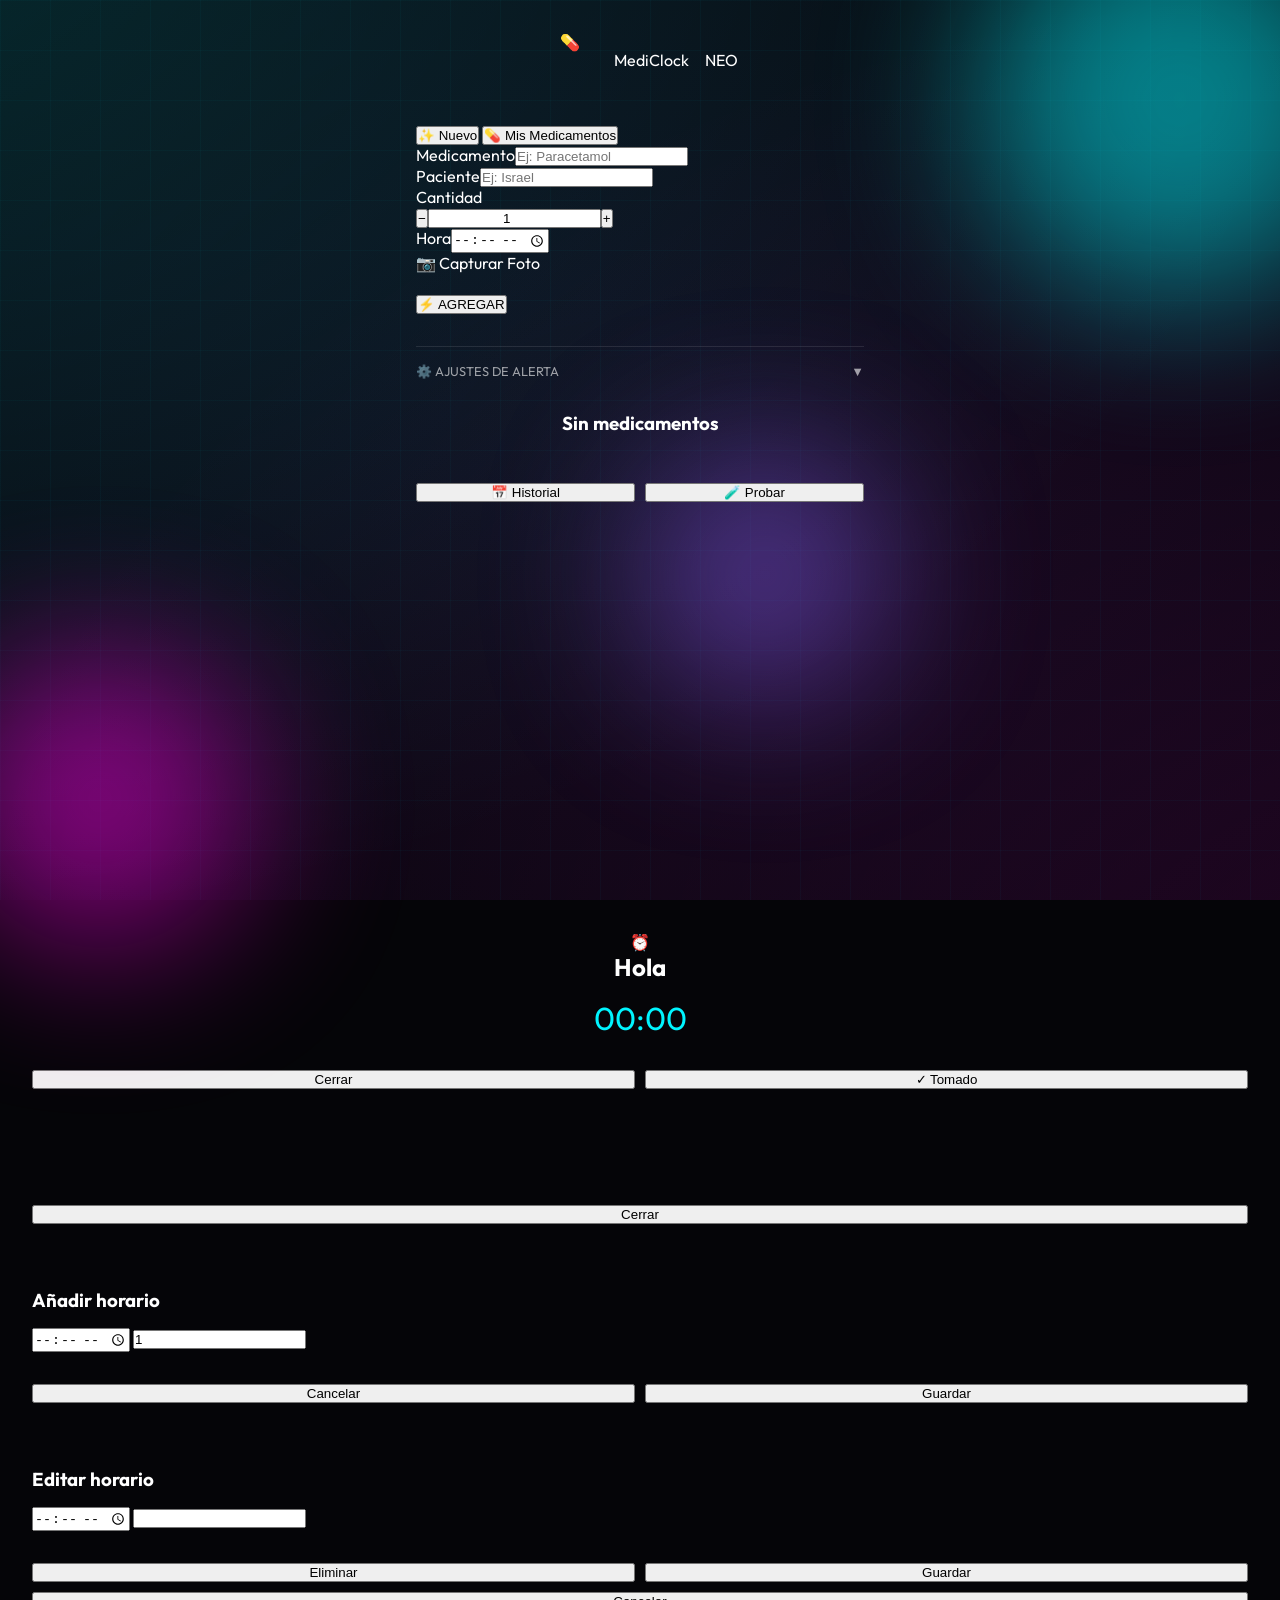
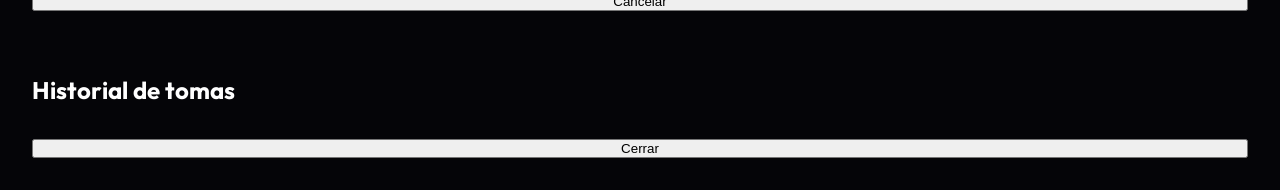
==== commit 8d773b76: "Update index.html" ====
--- a/index.html
+++ b/index.html
@@ -2,20 +2,56 @@
 <html lang="es">
 <head>
     <meta charset="utf-8"/>
-    <title>MediClock Alarmas</title>
-    <meta name="viewport" content="width=device-width, initial-scale=1">
+    <title>MediClock Neo</title>
+    <meta name="viewport" content="width=device-width,initial-scale=1, maximum-scale=1, user-scalable=0"/>
     <meta name="apple-mobile-web-app-capable" content="yes">
-    <meta name="apple-mobile-web-app-status-bar-style" content="black">
+    <meta name="apple-mobile-web-app-status-bar-style" content="black-translucent">
+    <link rel="manifest" href="/manifest.json">
+    <link rel="preconnect" href="https://fonts.googleapis.com">
+    <link href="https://fonts.googleapis.com/css2?family=Outfit:wght@300;400;500;600;700;800&display=swap" rel="stylesheet">
+    
+    <script>
+        if ('serviceWorker' in navigator) {
+            window.addEventListener('load', () => {
+                navigator.serviceWorker.register('/sw.js').then(registration => {
+                    console.log('ServiceWorker registrado:', registration.scope);
+                }).catch(err => {
+                    console.log('ServiceWorker error:', err);
+                });
+            });
+        }
+    </script>
     
     <style>
         :root {
-            --primary: #00a8ff;
-            --secondary: #9c88ff;
-            --success: #00d2d3;
-            --danger: #ff6b6b;
-            --dark: #1a1a2e;
-            --light: #f5f6fa;
-            --card-bg: rgba(255, 255, 255, 0.1);
+            --bg-dark: #050508;
+            --bg-card: rgba(15, 15, 25, 0.6);
+            --bg-glass: rgba(255, 255, 255, 0.02);
+            
+            --neon-cyan: #00f5ff;
+            --neon-magenta: #ff00ea;
+            --neon-violet: #8b5cf6;
+            --neon-blue: #3b82f6;
+            --neon-green: #00ff88;
+            --neon-orange: #ff6b35;
+            --neon-yellow: #ffd700;
+            --neon-pink: #ff1493;
+            --neon-teal: #00ced1;
+            
+            --glow-cyan: 0 0 30px rgba(0, 245, 255, 0.4);
+            --glow-magenta: 0 0 30px rgba(255, 0, 234, 0.4);
+            --glow-violet: 0 0 30px rgba(139, 92, 246, 0.4);
+            
+            --text-primary: #ffffff;
+            --text-secondary: rgba(255, 255, 255, 0.6);
+            --text-muted: rgba(255, 255, 255, 0.3);
+            
+            --border-glow: rgba(0, 245, 255, 0.2);
+            
+            --radius-sm: 12px;
+            --radius-md: 16px;
+            --radius-lg: 24px;
+            --radius-xl: 32px;
         }
 
         * {
@@ -25,1013 +61,698 @@
         }
 
         body {
-            font-family: -apple-system, BlinkMacSystemFont, 'Segoe UI', sans-serif;
-            background: linear-gradient(135deg, #1a1a2e 0%, #16213e 100%);
-            color: white;
+            font-family: 'Outfit', sans-serif;
+            background: var(--bg-dark);
+            color: var(--text-primary);
             min-height: 100vh;
-            padding: 20px;
-        }
-
-        .container {
-            max-width: 500px;
-            margin: 0 auto;
-        }
-
-        header {
-            text-align: center;
-            margin-bottom: 30px;
-            padding: 20px 0;
-        }
-
-        .logo {
-            font-size: 2.5rem;
-            margin-bottom: 10px;
-        }
-
-        h1 {
-            font-size: 1.8rem;
-            margin-bottom: 5px;
-        }
-
-        .subtitle {
-            color: #aaa;
-            font-size: 0.9rem;
-        }
-
-        .card {
-            background: var(--card-bg);
-            backdrop-filter: blur(10px);
-            border-radius: 15px;
-            padding: 20px;
-            margin-bottom: 20px;
-            border: 1px solid rgba(255, 255, 255, 0.1);
-        }
-
-        .tab-buttons {
-            display: flex;
-            gap: 10px;
-            margin-bottom: 20px;
-        }
-
-        .tab-btn {
-            flex: 1;
-            padding: 12px;
-            background: rgba(255, 255, 255, 0.05);
-            border: 1px solid rgba(255, 255, 255, 0.1);
-            color: white;
-            border-radius: 10px;
-            cursor: pointer;
-            font-weight: 600;
-            transition: all 0.3s;
-        }
-
-        .tab-btn.active {
-            background: var(--primary);
-            border-color: var(--primary);
-        }
-
-        .tab-content {
-            display: none;
-        }
-
-        .tab-content.active {
-            display: block;
-            animation: fadeIn 0.3s;
-        }
-
-        @keyframes fadeIn {
-            from { opacity: 0; }
-            to { opacity: 1; }
-        }
-
-        .form-group {
-            margin-bottom: 20px;
-        }
-
-        label {
-            display: block;
-            margin-bottom: 8px;
-            font-weight: 600;
-            color: var(--primary);
-        }
-
-        input, select {
-            width: 100%;
-            padding: 12px 15px;
-            background: rgba(0, 0, 0, 0.3);
-            border: 1px solid rgba(255, 255, 255, 0.1);
-            border-radius: 10px;
-            color: white;
-            font-size: 16px;
-        }
-
-        input:focus, select:focus {
-            outline: none;
-            border-color: var(--primary);
-        }
-
-        .time-input-group {
-            display: flex;
-            gap: 10px;
-            align-items: center;
-        }
-
-        .time-input-group input {
-            flex: 1;
-        }
-
-        .btn {
-            padding: 15px 20px;
-            border: none;
-            border-radius: 10px;
-            font-size: 16px;
-            font-weight: 600;
-            cursor: pointer;
-            transition: all 0.3s;
-            width: 100%;
-            margin-top: 10px;
-        }
-
-        .btn-primary {
-            background: var(--primary);
-            color: white;
-        }
-
-        .btn-primary:hover {
-            background: #0097e6;
-        }
-
-        .btn-secondary {
-            background: rgba(255, 255, 255, 0.1);
-            color: white;
-            border: 1px solid rgba(255, 255, 255, 0.2);
-        }
-
-        .btn-danger {
-            background: var(--danger);
-            color: white;
-        }
-
-        .btn-success {
-            background: var(--success);
-            color: white;
-        }
-
-        .med-list {
-            list-style: none;
-        }
-
-        .med-item {
-            background: rgba(255, 255, 255, 0.05);
-            border-radius: 10px;
-            padding: 15px;
-            margin-bottom: 10px;
-            border-left: 4px solid var(--primary);
-        }
-
-        .med-header {
-            display: flex;
-            justify-content: space-between;
-            align-items: center;
-            margin-bottom: 10px;
-        }
-
-        .med-name {
-            font-weight: 600;
-            font-size: 1.1rem;
-        }
-
-        .med-patient {
-            color: var(--secondary);
-            font-size: 0.9rem;
-        }
-
-        .med-times {
-            display: flex;
-            flex-wrap: wrap;
-            gap: 8px;
-            margin-top: 10px;
-        }
-
-        .time-chip {
-            background: rgba(0, 168, 255, 0.2);
-            padding: 5px 10px;
-            border-radius: 15px;
-            font-size: 0.85rem;
-            display: inline-flex;
-            align-items: center;
-            gap: 5px;
-        }
-
-        .empty-state {
-            text-align: center;
-            padding: 40px 20px;
-            color: #aaa;
-        }
-
-        .empty-state i {
-            font-size: 3rem;
-            margin-bottom: 15px;
-            opacity: 0.5;
-        }
-
-        .modal {
-            display: none;
+            overflow-x: hidden;
+            -webkit-font-smoothing: antialiased;
+        }
+
+        .bg-animation {
             position: fixed;
             top: 0;
             left: 0;
             width: 100%;
             height: 100%;
-            background: rgba(0, 0, 0, 0.8);
-            backdrop-filter: blur(5px);
-            z-index: 1000;
+            z-index: 0;
+            overflow: hidden;
+        }
+
+        .bg-animation::before {
+            content: '';
+            position: absolute;
+            top: -50%;
+            left: -50%;
+            width: 200%;
+            height: 200%;
+            background: 
+                radial-gradient(ellipse at 20% 20%, rgba(0, 245, 255, 0.15) 0%, transparent 50%),
+                radial-gradient(ellipse at 80% 80%, rgba(255, 0, 234, 0.1) 0%, transparent 50%),
+                radial-gradient(ellipse at 50% 50%, rgba(139, 92, 246, 0.08) 0%, transparent 60%);
+            animation: bgPulse 15s ease-in-out infinite;
+        }
+
+        @keyframes bgPulse {
+            0%, 100% { transform: translate(0, 0) scale(1); }
+            33% { transform: translate(-5%, -5%) scale(1.1); }
+            66% { transform: translate(5%, 5%) scale(0.95); }
+        }
+
+        .orb {
+            position: fixed;
+            border-radius: 50%;
+            filter: blur(80px);
+            opacity: 0.5;
+            animation: float 20s ease-in-out infinite;
+            pointer-events: none;
+            z-index: 0;
+        }
+
+        .orb-1 { width: 400px; height: 400px; background: var(--neon-cyan); top: -100px; right: -100px; }
+        .orb-2 { width: 300px; height: 300px; background: var(--neon-magenta); bottom: -50px; left: -50px; animation-delay: -7s; }
+        .orb-3 { width: 250px; height: 250px; background: var(--neon-violet); top: 50%; left: 50%; animation-delay: -14s; }
+
+        @keyframes float {
+            0%, 100% { transform: translate(0, 0) rotate(0deg); }
+            25% { transform: translate(50px, -50px) rotate(90deg); }
+            50% { transform: translate(-30px, 30px) rotate(180deg); }
+            75% { transform: translate(20px, 50px) rotate(270deg); }
+        }
+
+        .grid-pattern {
+            position: fixed;
+            top: 0;
+            left: 0;
+            width: 100%;
+            height: 100%;
+            background-image: linear-gradient(rgba(0, 245, 255, 0.03) 1px, transparent 1px), linear-gradient(90deg, rgba(0, 245, 255, 0.03) 1px, transparent 1px);
+            background-size: 50px 50px;
+            z-index: 0;
+            pointer-events: none;
+        }
+
+        .app {
+            position: relative;
+            z-index: 1;
+            max-width: 480px;
+            margin: 0 auto;
+            padding: 2rem 1rem;
+            min-height: 100vh;
+        }
+
+        .header {
+            text-align: center;
+            margin-bottom: 1.5rem;
+            position: relative;
+        }
+
+        .logo {
+            display: inline-flex;
             align-items: center;
-            justify-content: center;
-            padding: 20px;
-        }
-
-        .modal.active {
+            gap: 1rem;
+            margin-bottom: 0.75rem;
+        }
+
+        .logo-icon {
+            width: 56px;
+            height: 56px;
+            background: linear-gradient(135deg, var(--neon-cyan), var(--neon-magenta);
+            border-radius: var(--radius-md);
+            display: flex; align-items: center; justify-content: center;
+            font-size: 1.75rem; box-shadow: var(--glow-cyan), var(--glow-magenta);
+            animation: iconPulse 3s ease-in-out infinite;
+            position: relative;
+        }
+
+        .logo-text {
+            font-size: 2rem; font-weight: 800; letter-spacing: -0.02em;
+            background: linear-gradient(135deg, var(--neon-cyan), var(--neon-magenta), var(--neon-violet));
+            -webkit-background-clip: text; -webkit-text-fill-color: transparent; background-clip: text;
+        }
+
+        .tabs {
+            display: flex; background: rgba(10, 10, 20, 0.8); border-radius: var(--radius-lg);
+            padding: 0.25rem; margin-bottom: 1.5rem; border: 1px solid rgba(0, 245, 255, 0.1);
+            backdrop-filter: blur(10px);
+        }
+
+        .tab {
+            flex: 1; text-align: center; padding: 0.75rem 1rem; font-size: 0.9rem;
+            font-weight: 600; color: var(--text-secondary); background: transparent;
+            border: none; border-radius: var(--radius-md); cursor: pointer; transition: 0.3s;
+        }
+
+        .tab.active { background: linear-gradient(135deg, rgba(0, 245, 255, 0.2), rgba(139, 92, 246, 0.15)); color: var(--neon-cyan); }
+
+        .tab-content { display: none; animation: fadeIn 0.4s ease; }
+        .tab-content.active { display: block; }
+
+        .card {
+            background: var(--bg-card); backdrop-filter: blur(40px);
+            border: 1px solid var(--border-glow); border-radius: var(--radius-xl);
+            padding: 1.75rem; margin-bottom: 1.5rem; position: relative; overflow: hidden;
+        }
+
+        .form-group { margin-bottom: 1.5rem; }
+        .form-label { display: block; font-size: 0.7rem; font-weight: 600; color: var(--neon-cyan); text-transform: uppercase; margin-bottom: 0.6rem; }
+        .form-input { width: 100%; padding: 1rem 1.25rem; color: var(--text-primary); background: rgba(0, 0, 0, 0.4); border: 1px solid rgba(255, 255, 255, 0.08); border-radius: var(--radius-md); outline: none; }
+        
+        .qty-row { display: flex; gap: 0.75rem; }
+        .qty-btn { width: 52px; height: 52px; background: rgba(0, 0, 0, 0.4); border: 1px solid rgba(255, 255, 255, 0.08); border-radius: var(--radius-md); color: var(--neon-cyan); font-size: 1.5rem; cursor: pointer; }
+
+        /* FIX VISUAL: .med-item Reestructurado */
+        .med-item {
             display: flex;
-        }
-
-        .modal-content {
-            background: var(--dark);
-            border-radius: 15px;
-            padding: 25px;
-            max-width: 400px;
+            flex-wrap: wrap; /* Fix: permite que los elementos salten de fila */
+            align-items: center;
+            gap: 1rem;
+            padding: 1.25rem;
+            background: rgba(0, 0, 0, 0.3);
+            border: 1px solid rgba(255, 255, 255, 0.05);
+            border-radius: var(--radius-lg);
+            margin-bottom: 0.875rem;
+            cursor: pointer;
+            transition: all 0.4s ease;
+            position: relative;
+            min-height: auto;
+        }
+
+        /* Nombre y paciente arriba al 100% */
+        .med-name-row {
+            display: flex;
+            flex-direction: column;
+            margin-bottom: 0.5rem;
             width: 100%;
-            border: 1px solid rgba(255, 255, 255, 0.1);
-            max-height: 80vh;
-            overflow-y: auto;
-        }
-
-        .modal-header {
-            display: flex;
-            justify-content: space-between;
-            align-items: center;
-            margin-bottom: 20px;
-        }
-
-        .modal-title {
-            font-size: 1.3rem;
-            font-weight: 600;
-        }
-
-        .close-btn {
-            background: none;
-            border: none;
-            color: white;
-            font-size: 1.5rem;
-            cursor: pointer;
-            padding: 5px;
-        }
-
-        .instructions {
-            background: rgba(0, 0, 0, 0.3);
-            border-radius: 10px;
-            padding: 15px;
-            margin: 20px 0;
-            font-size: 0.9rem;
-            line-height: 1.5;
-        }
-
-        .instructions ol {
-            padding-left: 20px;
-            margin-top: 10px;
-        }
-
-        .instructions li {
-            margin-bottom: 8px;
-        }
-
-        .alert-icon {
-            text-align: center;
-            font-size: 4rem;
-            margin: 20px 0;
-            animation: pulse 2s infinite;
-        }
-
-        @keyframes pulse {
-            0% { transform: scale(1); }
-            50% { transform: scale(1.1); }
-            100% { transform: scale(1); }
-        }
-
-        .action-buttons {
-            display: flex;
-            gap: 10px;
-            margin-top: 20px;
-        }
-
-        .status-bar {
-            background: rgba(0, 0, 0, 0.3);
-            padding: 10px 15px;
-            border-radius: 10px;
-            margin-bottom: 20px;
-            font-size: 0.9rem;
-        }
-
-        .status-item {
-            display: flex;
-            justify-content: space-between;
-            margin-bottom: 5px;
-        }
-
-        .status-value {
-            color: var(--primary);
-            font-weight: 600;
-        }
+            padding-right: 40px; /* Espacio para botón delete */
+        }
+
+        .med-name {
+            font-size: 1.25rem; font-weight: 700; color: var(--text-primary);
+            text-transform: uppercase; letter-spacing: 0.02em; display: block;
+            width: 100%; white-space: nowrap; overflow: hidden; text-overflow: ellipsis;
+        }
+
+        .med-patient { font-size: 0.85rem; color: var(--neon-cyan); font-weight: 600; }
+
+        .med-avatar, .med-placeholder {
+            width: 60px; height: 60px; border-radius: var(--radius-md);
+            object-fit: cover; border: 2px solid rgba(0, 245, 255, 0.3);
+            flex-shrink: 0; margin-top: 0;
+        }
+
+        .med-info { flex: 1; min-width: 0; display: flex; flex-direction: column; }
+        .med-times { display: flex; flex-wrap: wrap; gap: 0.4rem; align-items: center; }
+
+        .med-actions { position: absolute; top: 1.25rem; right: 1.25rem; }
+
+        .med-delete {
+            width: 36px; height: 36px; display: flex; align-items: center; justify-content: center;
+            background: transparent; border: 1px solid rgba(255, 255, 255, 0.1);
+            border-radius: 8px; color: var(--text-muted); cursor: pointer;
+        }
+
+        .time-chip { display: inline-flex; align-items: center; padding: 0.35rem 0.8rem; font-size: 0.75rem; font-weight: 600; background: rgba(0, 245, 255, 0.1); border: 1px solid rgba(0, 245, 255, 0.3); border-radius: 20px; }
+
+        .photo-zone { border: 2px dashed rgba(0, 245, 255, 0.3); border-radius: var(--radius-lg); padding: 2rem; text-align: center; cursor: pointer; }
+        .photo-preview { width: 100%; aspect-ratio: 16/9; object-fit: cover; border-radius: var(--radius-lg); border: 2px solid var(--neon-cyan); display: none; }
+        .photo-preview.active { display: block; }
+
+        .btn { display: inline-flex; align-items: center; justify-content: center; padding: 1rem 1.75rem; font-size: 0.95rem; font-weight: 600; border-radius: var(--radius-md); border: none; cursor: pointer; transition: 0.4s; }
+        .btn-primary { background: linear-gradient(135deg, var(--neon-cyan), var(--neon-blue)); color: var(--bg-dark); width: 100%; }
+        .btn-secondary { background: rgba(255, 255, 255, 0.05); color: var(--text-primary); border: 1px solid rgba(255, 255, 255, 0.1); }
+        .btn-danger { background: #ff4757; color: white; }
+        .btn-success { background: var(--neon-green); color: var(--bg-dark); }
+
+        .modal-bg { display: none; position: fixed; inset: 0; background: rgba(5, 5, 8, 0.95); backdrop-filter: blur(20px); z-index: 1000; align-items: center; justify-content: center; padding: 1.25rem; }
+        .modal-bg.open { display: flex; }
+        .modal { background: linear-gradient(180deg, rgba(20, 20, 35, 0.95), rgba(10, 10, 18, 0.98)); border: 1px solid rgba(0, 245, 255, 0.2); border-radius: var(--radius-xl); width: 100%; max-width: 420px; max-height: 85vh; overflow: hidden; display: flex; flex-direction: column; }
+        
+        .alert-clock-icon { width: 80px; height: 80px; margin: 0 auto 1.5rem; background: var(--neon-cyan); border-radius: 50%; display: flex; align-items: center; justify-content: center; font-size: 2.5rem; animation: pulse 2s infinite; }
+        @keyframes pulse { 0% { transform: scale(1); opacity: 1; } 50% { transform: scale(1.1); opacity: 0.7; } 100% { transform: scale(1); opacity: 1; } }
+
+        .scanline { position: fixed; top: 0; left: 0; width: 100%; height: 2px; background: linear-gradient(90deg, transparent, var(--neon-cyan), transparent); opacity: 0.3; animation: scan 8s linear infinite; pointer-events: none; z-index: 9999; }
+        @keyframes scan { 0% { top: 0; } 100% { top: 100%; } }
+
+        .color-1 { background: linear-gradient(135deg, var(--neon-cyan), var(--neon-blue)); }
+        .color-2 { background: linear-gradient(135deg, var(--neon-magenta), var(--neon-violet)); }
     </style>
 </head>
 <body>
-    <div class="container">
-        <header>
-            <div class="logo">💊</div>
-            <h1>MediClock Alarmas</h1>
-            <div class="subtitle">Recordatorios confiables de medicación</div>
+    <!-- FIX Background: Tag de audio silencioso -->
+    <audio id="iosWakeAudio" loop playsinline src="[data-uri]"></audio>
+
+    <div class="bg-animation"></div>
+    <div class="grid-pattern"></div>
+    <div class="orb orb-1"></div><div class="orb orb-2"></div><div class="orb orb-3"></div>
+    <div class="scanline"></div>
+
+    <div class="app">
+        <header class="header">
+            <div class="logo"><div class="logo-icon">💊</div><span class="logo-text">MediClock</span><span class="logo-badge">NEO</span></div>
         </header>
 
-        <div class="status-bar">
-            <div class="status-item">
-                <span>Alarmas activas:</span>
-                <span class="status-value" id="alarmCount">0</span>
-            </div>
-            <div class="status-item">
-                <span>Estado:</span>
-                <span class="status-value" id="appStatus">Activo</span>
+        <div class="tabs">
+            <button class="tab active" id="tabNuevo" data-tab="nuevo">✨ Nuevo</button>
+            <button class="tab" id="tabMedicamentos" data-tab="medicamentos">💊 Mis Medicamentos</button>
+        </div>
+
+        <div class="tab-content active" id="tabContentNuevo">
+            <div class="card">
+                <div class="form-group"><label class="form-label">Medicamento</label><input type="text" id="nombre" class="form-input" placeholder="Ej: Paracetamol"></div>
+                <div class="form-group"><label class="form-label">Paciente</label><input type="text" id="paciente" class="form-input" placeholder="Ej: Israel"></div>
+                <div class="form-group"><label class="form-label">Cantidad</label>
+                    <div class="qty-row"><button class="qty-btn" id="menos">−</button><input type="number" id="cant" class="form-input" value="1" step="0.25" style="text-align:center"><button class="qty-btn" id="mas">+</button></div>
+                </div>
+                <div class="form-group"><label class="form-label">Hora</label><input type="time" id="hora" class="form-input"></div>
+                <div class="form-group"><div class="photo-zone" id="photoZone">📷 Capturar Foto</div><img id="photoPreview" class="photo-preview"></div>
+                <button class="btn btn-primary" id="addBtn">⚡ AGREGAR</button>
+                
+                <div class="settings" style="margin-top:2rem; border-top:1px solid rgba(255,255,255,0.1); padding-top:1rem;">
+                    <div id="settingsToggle" style="cursor:pointer; display:flex; justify-content:space-between; font-size:0.8rem; color:var(--text-secondary);"><span>⚙️ AJUSTES DE ALERTA</span><span id="settingsArrow">▼</span></div>
+                    <div id="settingsPanel" style="display:none; padding-top:1rem;">
+                        <div style="display:flex; justify-content:space-between; margin-bottom:1rem;"><span>Sonido</span><input type="checkbox" id="sonidoOn" checked></div>
+                        <div style="display:flex; justify-content:space-between; margin-bottom:1rem;"><span>Voz</span><input type="checkbox" id="vozOn" checked></div>
+                        <div style="margin-bottom:1rem;"><span>Volumen</span><input type="range" id="volSlider" min="0" max="1" step="0.1" value="0.7" style="width:100%"><span id="volValue" style="font-size:0.7rem">70%</span></div>
+                    </div>
+                </div>
             </div>
         </div>
 
-        <div class="tab-buttons">
-            <button class="tab-btn active" id="tabNuevo">➕ Nuevo</button>
-            <button class="tab-btn" id="tabMedicamentos">📋 Mis Medicamentos</button>
-            <button class="tab-btn" id="tabConfig">⚙️ Configuración</button>
-        </div>
-
-        <div id="contentNuevo" class="tab-content active card">
-            <div class="form-group">
-                <label for="medName">Nombre del medicamento</label>
-                <input type="text" id="medName" placeholder="Ej: Paracetamol, Metformina...">
-            </div>
-            
-            <div class="form-group">
-                <label for="patientName">¿Para quién es?</label>
-                <input type="text" id="patientName" placeholder="Ej: Yo, Mamá, Papá...">
-            </div>
-            
-            <div class="form-group">
-                <label for="medTime">Horario</label>
-                <div class="time-input-group">
-                    <input type="time" id="medTime">
-                    <button class="btn-secondary" onclick="addAnotherTime()" style="width: auto; padding: 12px 15px;">+</button>
+        <div class="tab-content" id="tabContentMedicamentos">
+            <div class="card">
+                <ul class="med-list" id="lista"></ul>
+                <div class="empty" id="empty" style="text-align:center; padding:2rem;"><h3>Sin medicamentos</h3></div>
+                <div style="display:flex; gap:10px; margin-top:1rem;">
+                    <button class="btn btn-secondary" id="calBtn" style="flex:1">📅 Historial</button>
+                    <button class="btn btn-secondary" id="testBtn" style="flex:1">🧪 Probar</button>
                 </div>
-                <div id="extraTimes"></div>
-            </div>
-            
-            <div class="form-group">
-                <label for="medDose">Dosis (unidades)</label>
-                <input type="number" id="medDose" min="0.25" step="0.25" value="1">
-            </div>
-            
-            <button class="btn btn-primary" onclick="saveMedication()">💾 Guardar y Programar Alarma</button>
-            
-            <div class="instructions">
-                <strong>💡 Importante:</strong> Para que las alarmas funcionen siempre:
-                <ol>
-                    <li>Instala esta app en tu pantalla principal</li>
-                    <li>Acepta los permisos de notificaciones</li>
-                    <li>Mantén la app abierta en segundo plano</li>
-                </ol>
-            </div>
-        </div>
-
-        <div id="contentMedicamentos" class="tab-content card">
-            <div id="medicationsList"></div>
-            
-            <div id="emptyState" class="empty-state">
-                <div>💊</div>
-                <h3>No hay medicamentos</h3>
-                <p>Agrega tu primer medicamento usando la pestaña "Nuevo"</p>
-            </div>
-            
-            <div class="action-buttons">
-                <button class="btn btn-secondary" onclick="testAlarm()">🔔 Probar Alarma</button>
-                <button class="btn btn-secondary" onclick="showHistory()">📅 Ver Historial</button>
-            </div>
-        </div>
-
-        <div id="contentConfig" class="tab-content card">
-            <h3>Configuración de Alarmas</h3>
-            
-            <div class="form-group">
-                <label>
-                    <input type="checkbox" id="soundEnabled" checked> Sonido de alarma
-                </label>
-            </div>
-            
-            <div class="form-group">
-                <label>
-                    <input type="checkbox" id="vibrationEnabled" checked> Vibración
-                </label>
-            </div>
-            
-            <div class="form-group">
-                <label for="volume">Volumen de alarma</label>
-                <input type="range" id="volume" min="0" max="100" value="70">
-                <span id="volumeValue">70%</span>
-            </div>
-            
-            <div class="form-group">
-                <label for="snoozeTime">Tiempo de repetición (minutos)</label>
-                <select id="snoozeTime">
-                    <option value="5">5 minutos</option>
-                    <option value="10">10 minutos</option>
-                    <option value="15">15 minutos</option>
-                    <option value="30">30 minutos</option>
-                </select>
-            </div>
-            
-            <button class="btn btn-primary" onclick="saveSettings()">💾 Guardar Configuración</button>
-            
-            <div class="instructions" style="margin-top: 20px;">
-                <strong>⚠️ Para mejor funcionamiento:</strong>
-                <button class="btn btn-secondary" onclick="showInstallInstructions()" style="width: 100%; margin-top: 10px;">
-                    📱 Mostrar Instrucciones de Instalación
-                </button>
             </div>
         </div>
     </div>
 
-    <!-- Modal de Alarma Activa -->
-    <div id="alarmModal" class="modal">
-        <div class="modal-content">
-            <div class="alert-icon">⏰</div>
-            <h2 style="text-align: center; margin-bottom: 20px;">¡Hora de Medicación!</h2>
-            
-            <div id="alarmDetails" style="text-align: center; margin-bottom: 30px;">
-                <!-- Aquí se mostrarán los medicamentos -->
+    <!-- Modales -->
+    <div class="modal-bg" id="alertModal">
+        <div class="modal" style="padding:2rem; text-align:center;">
+            <div class="alert-clock-icon">⏰</div>
+            <h2 id="alertGreeting">Hola</h2>
+            <div id="alertTimeDisplay" style="font-size:2rem; color:var(--neon-cyan); margin:1rem 0;">00:00</div>
+            <div id="alertMedicationsList" style="margin-bottom:2rem;"></div>
+            <div style="display:flex; gap:10px;">
+                <button class="btn btn-danger" id="alertClose" style="flex:1">Cerrar</button>
+                <button class="btn btn-success" id="alertTake" style="flex:1">✓ Tomado</button>
             </div>
-            
-            <div class="action-buttons">
-                <button class="btn btn-danger" onclick="closeAlarm()">✗ Cancelar</button>
-                <button class="btn btn-success" onclick="markAsTaken()">✓ Marcar como Tomado</button>
-            </div>
-            
-            <button class="btn btn-secondary" onclick="snoozeAlarm()" style="width: 100%; margin-top: 10px;">
-                ⏰ Recordar en <span id="snoozeMinutes">5</span> minutos
-            </button>
         </div>
     </div>
 
-    <!-- Modal de Instrucciones -->
-    <div id="instructionsModal" class="modal">
-        <div class="modal-content">
-            <div class="modal-header">
-                <h3 class="modal-title">📱 Instalar como App</h3>
-                <button class="close-btn" onclick="closeModal('instructionsModal')">&times;</button>
-            </div>
-            
-            <div class="instructions">
-                <p><strong>Para que las alarmas funcionen SIEMPRE (incluso con pantalla bloqueada):</strong></p>
-                
-                <h4>📲 En Android (Chrome):</h4>
-                <ol>
-                    <li>Abre el menú (⋮) en la esquina superior derecha</li>
-                    <li>Selecciona "Instalar app" o "Añadir a pantalla principal"</li>
-                    <li>Confirma la instalación</li>
-                    <li>La app aparecerá en tu pantalla de inicio</li>
-                </ol>
-                
-                <h4>📱 En iOS (Safari):</h4>
-                <ol>
-                    <li>Toca el ícono de compartir (📤)</li>
-                    <li>Desplázate y selecciona "Añadir a pantalla de inicio"</li>
-                    <li>Pon un nombre y toca "Añadir"</li>
-                    <li>Usa la app desde el ícono en tu pantalla</li>
-                </ol>
-                
-                <p style="margin-top: 15px; color: var(--primary); font-weight: 600;">
-                    ✅ Una vez instalada, las notificaciones funcionarán mejor
-                </p>
-            </div>
-            
-            <button class="btn btn-primary" onclick="closeModal('instructionsModal')" style="width: 100%;">
-                Entendido
-            </button>
+    <div class="modal-bg" id="detailModal">
+        <div class="modal" style="padding:2rem;">
+            <img id="detailMainImg" class="photo-preview active" style="margin-bottom:1rem;">
+            <h2 id="detailName"></h2>
+            <p id="detailPatient" style="color:var(--neon-cyan); margin-bottom:1rem;"></p>
+            <div id="detailTimes"></div>
+            <button class="btn btn-secondary" id="detailClose" style="margin-top:1rem; width:100%;">Cerrar</button>
         </div>
     </div>
 
-    <!-- Modal de Historial -->
-    <div id="historyModal" class="modal">
-        <div class="modal-content">
-            <div class="modal-header">
-                <h3 class="modal-title">📅 Historial de Tomas</h3>
-                <button class="close-btn" onclick="closeModal('historyModal')">&times;</button>
+    <div class="modal-bg" id="addTimeModal">
+        <div class="modal" style="padding:2rem;">
+            <h3>Añadir horario</h3>
+            <input type="time" id="newHora" class="form-input" style="margin:1rem 0;">
+            <input type="number" id="newCant" class="form-input" value="1" step="0.25">
+            <div style="display:flex; gap:10px; margin-top:1rem;">
+                <button class="btn btn-secondary" id="cancelAddTime" style="flex:1">Cancelar</button>
+                <button class="btn btn-primary" id="saveAddTime" style="flex:1">Guardar</button>
             </div>
-            
-            <div id="historyList" style="max-height: 300px; overflow-y: auto; margin: 20px 0;">
-                <!-- Historial se carga aquí -->
-            </div>
-            
-            <button class="btn btn-danger" onclick="clearHistory()" style="width: 100%;">
-                🗑️ Limpiar Historial
-            </button>
         </div>
     </div>
 
+    <div class="modal-bg" id="editTimeModal">
+        <div class="modal" style="padding:2rem;">
+            <h3>Editar horario</h3>
+            <input type="time" id="editHora" class="form-input" style="margin:1rem 0;">
+            <input type="number" id="editCant" class="form-input" step="0.25">
+            <div style="display:flex; gap:10px; margin-top:1rem;">
+                <button class="btn btn-danger" id="deleteTime" style="flex:1">Eliminar</button>
+                <button class="btn btn-primary" id="saveEditTime" style="flex:1">Guardar</button>
+            </div>
+            <button class="btn btn-secondary" id="cancelEditTime" style="width:100%; margin-top:10px;">Cancelar</button>
+        </div>
+    </div>
+
+    <div class="modal-bg" id="calModal">
+        <div class="modal" style="padding:2rem;">
+            <h2>Historial de tomas</h2>
+            <div id="calBody" style="max-height:300px; overflow-y:auto; margin:1rem 0; font-size:0.8rem;"></div>
+            <button class="btn btn-secondary" id="calClose" style="width:100%;">Cerrar</button>
+        </div>
+    </div>
+
+    <audio id="audio" preload="auto" loop></audio>
+
     <script>
+        // Lógica de Heartbeat para evitar que iOS suspenda la app
+        function initAudioHack() {
+            const silentAudio = document.getElementById('iosWakeAudio');
+            if (silentAudio) {
+                silentAudio.play().then(() => {
+                    console.log("🚀 Latido de audio iniciado para segundo plano");
+                    // Una vez activado, eliminamos los listeners para evitar repeticiones
+                    window.removeEventListener('touchstart', initAudioHack);
+                    window.removeEventListener('click', initAudioHack);
+                }).catch(err => console.log("Audio bloqueado:", err));
+            }
+        }
+        window.addEventListener('touchstart', initAudioHack, { once: true });
+        window.addEventListener('click', initAudioHack, { once: true });
+
         // Variables globales
-        let medications = JSON.parse(localStorage.getItem('medications') || '{}');
-        let settings = JSON.parse(localStorage.getItem('settings') || '{}');
-        let history = JSON.parse(localStorage.getItem('medHistory') || '[]');
-        let activeAlarms = new Map();
-        let alarmTimeouts = new Map();
-
-        // Inicialización
-        document.addEventListener('DOMContentLoaded', function() {
-            loadSettings();
-            renderMedications();
-            updateAlarmCount();
-            
-            // Configurar tabs
-            document.querySelectorAll('.tab-btn').forEach(btn => {
-                btn.addEventListener('click', function() {
-                    const tabId = this.id.replace('tab', '').toLowerCase();
-                    showTab(tabId);
-                });
-            });
-            
-            // Configurar controles
-            document.getElementById('volume').addEventListener('input', function() {
-                document.getElementById('volumeValue').textContent = this.value + '%';
-            });
-            
-            // Iniciar sistema de alarmas
-            scheduleAllAlarms();
-            
-            // Verificar si ya es hora de alguna alarma
-            checkCurrentAlarms();
-            
-            // Actualizar estado cada minuto
-            setInterval(checkCurrentAlarms, 60000);
-        });
-
-        // Funciones principales
-        function saveMedication() {
-            const name = document.getElementById('medName').value.trim();
-            const patient = document.getElementById('patientName').value.trim();
-            const time = document.getElementById('medTime').value;
-            const dose = parseFloat(document.getElementById('medDose').value);
-            
-            if (!name || !patient || !time) {
-                alert('Por favor completa todos los campos');
-                return;
+        let meds = JSON.parse(localStorage.getItem('medsMC2') || '{}');
+        let foto = '';
+        let alarmaOn = false;
+        let medsActuales = [];
+        let horaActual = '';
+        let intervalo = null;
+        let medColors = {};
+        let currentMedForAddTime = null;
+        let editingTimeData = null;
+        let checkInterval = null;
+
+        const $ = id => document.getElementById(id);
+        const upper = t => t ? t.toString().toUpperCase().trim() : '';
+
+        // ==============================================
+        // CAMBIO 1: SISTEMA DE ALARMAS MEJORADO
+        // ==============================================
+        function initializeAlarmSystem() {
+            if ('Notification' in window) Notification.requestPermission();
+            
+            checkAlarms();
+            
+            // REEMPLAZADO: setInterval por función recursiva + visibility change
+            // Esto funciona MEJOR en segundo plano
+            function scheduleNextCheck() {
+                // Revisar alarmas ahora
+                checkAlarms();
+                
+                // Programar próxima revisión
+                setTimeout(() => {
+                    if (!document.hidden) {
+                        scheduleNextCheck();
+                    }
+                }, 30000); // Cada 30 segundos
             }
             
-            const id = Date.now().toString();
-            const times = [{time, dose}];
-            
-            // Obtener horas adicionales si las hay
-            const extraTimes = document.querySelectorAll('.extra-time');
-            extraTimes.forEach(input => {
-                if (input.value) {
-                    times.push({time: input.value, dose});
+            // Iniciar sistema de revisiones
+            scheduleNextCheck();
+            
+            // IMPORTANTE: Revisar inmediatamente cuando la app vuelve a primer plano
+            document.addEventListener('visibilitychange', () => {
+                if (!document.hidden) {
+                    checkAlarms();
+                    // Reiniciar el schedule si estaba pausado
+                    scheduleNextCheck();
                 }
             });
             
-            medications[id] = {
-                id,
-                name,
-                patient,
-                times,
-                createdAt: new Date().toISOString()
-            };
-            
-            localStorage.setItem('medications', JSON.stringify(medications));
-            
-            // Programar alarmas para este medicamento
-            scheduleAlarmForMedication(id);
-            
-            // Limpiar formulario
-            document.getElementById('medName').value = '';
-            document.getElementById('patientName').value = '';
-            document.getElementById('medTime').value = '';
-            document.getElementById('medDose').value = '1';
-            document.getElementById('extraTimes').innerHTML = '';
-            
-            // Actualizar interfaz
-            renderMedications();
-            updateAlarmCount();
-            showTab('medicamentos');
-            
-            alert('✅ Medicamento guardado y alarma programada');
-        }
-
-        function scheduleAlarmForMedication(medId) {
-            const med = medications[medId];
-            if (!med) return;
-            
-            med.times.forEach(timeObj => {
-                const alarmTime = parseTime(timeObj.time);
-                const now = new Date();
-                let triggerTime = alarmTime;
-                
-                // Si la hora ya pasó hoy, programar para mañana
-                if (triggerTime < now) {
-                    triggerTime.setDate(triggerTime.getDate() + 1);
-                }
-                
-                const timeUntilAlarm = triggerTime.getTime() - now.getTime();
-                const alarmKey = `${medId}_${timeObj.time}`;
-                
-                // Cancelar alarma anterior si existe
-                if (alarmTimeouts.has(alarmKey)) {
-                    clearTimeout(alarmTimeouts.get(alarmKey));
-                }
-                
-                // Programar nueva alarma
-                const timeoutId = setTimeout(() => {
-                    triggerAlarm(medId, timeObj);
-                    // Reprogramar para el próximo día
-                    scheduleAlarmForMedication(medId);
-                }, timeUntilAlarm);
-                
-                alarmTimeouts.set(alarmKey, timeoutId);
-                activeAlarms.set(alarmKey, {
-                    medication: med.name,
-                    patient: med.patient,
-                    time: timeObj.time,
-                    dose: timeObj.dose,
-                    nextTrigger: triggerTime
-                });
-            });
-        }
-
-        function scheduleAllAlarms() {
-            Object.keys(medications).forEach(scheduleAlarmForMedication);
-        }
-
-        function parseTime(timeString) {
-            const [hours, minutes] = timeString.split(':').map(Number);
-            const date = new Date();
-            date.setHours(hours, minutes, 0, 0);
-            return date;
-        }
-
-        function triggerAlarm(medId, timeObj) {
-            const med = medications[medId];
-            if (!med) return;
-            
-            // Mostrar notificación nativa si está permitido
-            if ('Notification' in window && Notification.permission === 'granted') {
-                new Notification('💊 Hora de Medicación', {
-                    body: `${med.patient}: Toma ${timeObj.dose} de ${med.name}`,
-                    icon: '/icon.png',
-                    requireInteraction: true,
-                    vibrate: settings.vibrationEnabled ? [200, 100, 200] : undefined
+            // ==============================================
+            // CAMBIO 2: USAR BACKGROUND SYNC SI ESTÁ DISPONIBLE
+            // ==============================================
+            if ('serviceWorker' in navigator && 'SyncManager' in window) {
+                navigator.serviceWorker.ready.then(registration => {
+                    // Registrar sync para revisar alarmas periódicamente
+                    setInterval(() => {
+                        registration.sync.register('check-meds-background').catch(console.error);
+                    }, 60 * 60 * 1000); // Cada hora
                 });
             }
             
-            // Mostrar modal de alarma
-            showAlarmModal([{
-                id: medId,
-                name: med.name,
-                patient: med.patient,
-                time: timeObj.time,
-                dose: timeObj.dose
-            }]);
-            
-            // Sonar alarma si está activado
-            if (settings.soundEnabled !== false) {
-                playAlarmSound();
+            // Escuchar mensajes del Service Worker
+            if ('serviceWorker' in navigator) {
+                navigator.serviceWorker.addEventListener('message', event => {
+                    if (event.data && event.data.type === 'TRIGGER_ALARM_CHECK') {
+                        checkAlarms();
+                    }
+                });
             }
         }
 
-        function showAlarmModal(medsToTake) {
-            const details = document.getElementById('alarmDetails');
-            details.innerHTML = medsToTake.map(med => `
-                <div style="background: rgba(0,0,0,0.3); padding: 15px; border-radius: 10px; margin-bottom: 10px;">
-                    <div style="font-size: 1.2rem; font-weight: bold;">${med.name}</div>
-                    <div style="color: var(--primary);">${med.patient}</div>
-                    <div style="margin-top: 5px;">Hora: <strong>${med.time}</strong></div>
-                    <div>Dosis: <strong>${med.dose} unidad(es)</strong></div>
-                </div>
-            `).join('');
-            
-            document.getElementById('alarmModal').classList.add('active');
-            document.getElementById('snoozeMinutes').textContent = settings.snoozeTime || 5;
-        }
-
-        function checkCurrentAlarms() {
+        function checkAlarms() {
             const now = new Date();
-            const currentTime = `${now.getHours().toString().padStart(2, '0')}:${now.getMinutes().toString().padStart(2, '0')}`;
-            
-            const medsDue = [];
-            
-            Object.values(medications).forEach(med => {
-                med.times.forEach(timeObj => {
-                    if (timeObj.time === currentTime) {
-                        medsDue.push({
-                            id: med.id,
-                            name: med.name,
-                            patient: med.patient,
-                            time: timeObj.time,
-                            dose: timeObj.dose
-                        });
+            const time = `${now.getHours().toString().padStart(2, '0')}:${now.getMinutes().toString().padStart(2, '0')}`;
+            const today = now.toISOString().slice(0, 10);
+            
+            medsActuales = [];
+            let trigger = false;
+
+            Object.keys(meds).forEach(id => {
+                const m = meds[id];
+                m.horas.forEach(h => {
+                    if (h.h === time) {
+                        medsActuales.push({id, paciente: m.paciente, nombre: m.nombre, cantidad: h.cant, foto: m.foto});
+                        trigger = true;
                     }
                 });
             });
-            
-            if (medsDue.length > 0) {
-                // Verificar si ya mostramos esta alarma hoy
-                const today = now.toISOString().split('T')[0];
-                const alarmKey = `${today}_${currentTime}`;
-                
-                if (!localStorage.getItem(`alarm_${alarmKey}`)) {
-                    localStorage.setItem(`alarm_${alarmKey}`, 'true');
-                    showAlarmModal(medsDue);
+
+            if (trigger && medsActuales.length > 0) {
+                const fireKey = `fired_${today}_${time}_${medsActuales.map(x=>x.id).join('')}`;
+                if (!localStorage.getItem(fireKey)) {
+                    horaActual = time;
+                    showAlert();
+                    localStorage.setItem(fireKey, 'true');
+                    
+                    // Enviar notificación push si está disponible
+                    if ('Notification' in window && Notification.permission === 'granted') {
+                        const pacientes = [...new Set(medsActuales.map(m => m.paciente))];
+                        new Notification('💊 MediClock NEO - Hora de Medicación', {
+                            body: `${pacientes.join(' y ')}: ${medsActuales.map(m => `${m.nombre} (${m.cantidad}u)`).join(', ')}`,
+                            icon: 'https://cdn-icons-png.flaticon.com/512/1237/1237460.png',
+                            requireInteraction: true,
+                            vibrate: [200, 100, 200, 100, 200]
+                        });
+                    }
                 }
             }
-            
-            updateAppStatus();
-        }
-
-        function markAsTaken() {
-            const alarmModal = document.getElementById('alarmModal');
-            const details = document.getElementById('alarmDetails');
-            
-            // Obtener medicamentos de la alarma
-            const medElements = details.querySelectorAll('div[style*="background: rgba(0,0,0,0.3)"]');
-            
-            medElements.forEach(element => {
-                const name = element.querySelector('div[style*="font-size: 1.2rem"]').textContent;
-                const patient = element.querySelector('div[style*="color: var(--primary)"]').textContent;
-                const time = element.querySelector('div:contains("Hora:") strong').textContent;
-                const dose = element.querySelector('div:contains("Dosis:") strong').textContent;
-                
-                history.push({
-                    date: new Date().toISOString(),
-                    medication: name,
-                    patient: patient,
-                    time: time,
-                    dose: dose,
-                    status: 'taken'
+        }
+
+        function playAlarmSound() {
+            if (!sonidoOn.checked || alarmaOn) return;
+            const audio = $('audio');
+            audio.src = 'https://assets.mixkit.co/sfx/download/mixkit-digital-alarm-buzzer-992.wav';
+            audio.volume = parseFloat(volSlider.value);
+            
+            // Configurar MediaSession para pantalla de bloqueo
+            if ('mediaSession' in navigator) {
+                navigator.mediaSession.metadata = new MediaMetadata({
+                    title: 'MediClock NEO: ¡Hora de medicación!',
+                    artist: 'Alerta Activa',
+                    artwork: [{ src: 'https://cdn-icons-png.flaticon.com/512/1237/1237460.png', sizes: '512x512', type: 'image/png' }]
                 });
+            }
+
+            audio.play().then(() => {
+                alarmaOn = true;
+            }).catch(() => {
+                intervalo = setInterval(() => {
+                    new Audio('https://assets.mixkit.co/sfx/preview/mixkit-alarm-digital-clock-beep-989.mp3').play();
+                }, 2000);
             });
-            
-            localStorage.setItem('medHistory', JSON.stringify(history));
-            alarmModal.classList.remove('active');
-            
-            // Detener sonido de alarma
-            stopAlarmSound();
-        }
-
-        function closeAlarm() {
-            document.getElementById('alarmModal').classList.remove('active');
-            stopAlarmSound();
-        }
-
-        function snoozeAlarm() {
-            const minutes = parseInt(settings.snoozeTime || 5);
-            setTimeout(() => {
-                document.getElementById('alarmModal').classList.add('active');
-            }, minutes * 60000);
-            
-            closeAlarm();
-            alert(`⏰ Alarma pospuesta por ${minutes} minutos`);
-        }
-
-        function playAlarmSound() {
-            // Intentar usar la API de AudioContext para mejor control
-            try {
-                const audioContext = new (window.AudioContext || window.webkitAudioContext)();
-                const oscillator = audioContext.createOscillator();
-                const gainNode = audioContext.createGain();
-                
-                oscillator.connect(gainNode);
-                gainNode.connect(audioContext.destination);
-                
-                oscillator.frequency.value = 800;
-                oscillator.type = 'sine';
-                
-                gainNode.gain.setValueAtTime(0, audioContext.currentTime);
-                gainNode.gain.linearRampToValueAtTime(0.3, audioContext.currentTime + 0.1);
-                
-                oscillator.start();
-                
-                // Detener después de 30 segundos
-                setTimeout(() => {
-                    oscillator.stop();
-                }, 30000);
-                
-                // Guardar referencia para poder detener
-                window.currentAlarmSound = { audioContext, oscillator, gainNode };
-            } catch (e) {
-                // Fallback a audio HTML simple
-                const audio = new Audio('https://assets.mixkit.co/sfx/preview/mixkit-alarm-digital-clock-beep-989.mp3');
-                audio.volume = (settings.volume || 70) / 100;
-                audio.loop = true;
-                audio.play();
-                window.currentAlarmSound = audio;
-            }
-        }
-
-        function stopAlarmSound() {
-            if (window.currentAlarmSound) {
-                if (window.currentAlarmSound.audioContext) {
-                    window.currentAlarmSound.oscillator.stop();
-                    window.currentAlarmSound.audioContext.close();
-                } else if (window.currentAlarmSound.pause) {
-                    window.currentAlarmSound.pause();
-                    window.currentAlarmSound.currentTime = 0;
-                }
-                window.currentAlarmSound = null;
-            }
-        }
-
-        function renderMedications() {
-            const container = document.getElementById('medicationsList');
-            const emptyState = document.getElementById('emptyState');
-            const keys = Object.keys(medications);
-            
-            if (keys.length === 0) {
-                container.innerHTML = '';
-                emptyState.style.display = 'block';
-                return;
-            }
-            
-            emptyState.style.display = 'none';
-            container.innerHTML = keys.map(id => {
-                const med = medications[id];
-                return `
-                    <div class="med-item">
-                        <div class="med-header">
-                            <div>
-                                <div class="med-name">${med.name}</div>
-                                <div class="med-patient">${med.patient}</div>
-                            </div>
-                            <button onclick="deleteMedication('${id}')" style="background: none; border: none; color: var(--danger); font-size: 1.2rem; cursor: pointer;">🗑️</button>
-                        </div>
+        }
+
+        function stopAlarm() {
+            alarmaOn = false;
+            if (intervalo) clearInterval(intervalo);
+            $('audio').pause();
+            if ('speechSynthesis' in window) speechSynthesis.cancel();
+        }
+
+        async function playVoiceReminder() {
+            if (!vozOn.checked || !('speechSynthesis' in window)) return;
+            speechSynthesis.cancel();
+            
+            const pacientes = [...new Set(medsActuales.map(m => m.paciente))];
+            let msg = `Hola ${pacientes.join(' y ')}. Es hora de tu medicación. `;
+            medsActuales.forEach(m => msg += `Toma ${m.cantidad} unidades de ${m.nombre}. `);
+            
+            const u = new SpeechSynthesisUtterance(msg);
+            u.lang = 'es-ES';
+            u.volume = parseFloat(volSlider.value);
+            speechSynthesis.speak(u);
+        }
+
+        function showAlert() {
+            const pacientes = [...new Set(medsActuales.map(m => m.paciente))];
+            $('alertGreeting').textContent = `Hola ${pacientes.join(' y ')}`;
+            $('alertTimeDisplay').textContent = horaActual;
+            $('alertMedicationsList').innerHTML = medsActuales.map(m => `<div style="padding:10px; border-bottom:1px solid #333;"><b>${upper(m.nombre)}</b>: ${m.cantidad} unidades</div>`).join('');
+            
+            alertModal.classList.add('open');
+            playAlarmSound();
+            playVoiceReminder();
+            
+            if ('vibrate' in navigator) navigator.vibrate([500, 200, 500, 200, 500]);
+        }
+
+        function render() {
+            lista.innerHTML = '';
+            const keys = Object.keys(meds);
+            empty.style.display = keys.length ? 'none' : 'block';
+
+            keys.forEach(id => {
+                const m = meds[id];
+                const colorClass = getMedColor(m.nombre);
+                const li = document.createElement('li');
+                li.className = 'med-item';
+                li.style.borderLeft = `3px solid var(--${colorClass.split('-')[1]})`;
+
+                li.innerHTML = `
+                    <div class="med-name-row">
+                        <div class="med-name">${upper(m.nombre)}</div>
+                        <div class="med-patient">${upper(m.paciente)}</div>
+                    </div>
+                    ${m.foto ? `<img src="${m.foto}" class="med-avatar">` : `<div class="med-placeholder ${colorClass}">💊</div>`}
+                    <div class="med-info">
                         <div class="med-times">
-                            ${med.times.map(t => `
-                                <span class="time-chip">
-                                    🕒 ${t.time} - ${t.dose}u
-                                </span>
-                            `).join('')}
-                        </div>
-                        <div style="margin-top: 10px; font-size: 0.8rem; color: #aaa;">
-                            Agregado: ${new Date(med.createdAt).toLocaleDateString()}
+                            ${m.horas.map(h => `<span class="time-chip" onclick="event.stopPropagation(); openEditTimeModal('${id}', '${h.h}', '${h.cant}')">${h.h} · ${h.cant}u</span>`).join('')}
+                            <button class="add-time-btn" onclick="event.stopPropagation(); openAddTimeModal('${id}')">+</button>
                         </div>
                     </div>
+                    <div class="med-actions"><button class="med-delete" onclick="event.stopPropagation(); deleteMed('${id}')">🗑️</button></div>
                 `;
-            }).join('');
-        }
-
-        function deleteMedication(id) {
-            if (confirm('¿Estás seguro de que quieres eliminar este medicamento?')) {
-                // Cancelar alarmas para este medicamento
-                const med = medications[id];
-                if (med) {
-                    med.times.forEach(timeObj => {
-                        const alarmKey = `${id}_${timeObj.time}`;
-                        if (alarmTimeouts.has(alarmKey)) {
-                            clearTimeout(alarmTimeouts.get(alarmKey));
-                            alarmTimeouts.delete(alarmKey);
-                            activeAlarms.delete(alarmKey);
-                        }
-                    });
-                }
-                
-                delete medications[id];
-                localStorage.setItem('medications', JSON.stringify(medications));
-                renderMedications();
-                updateAlarmCount();
+                li.onclick = () => showDetail(id);
+                lista.appendChild(li);
+            });
+        }
+
+        function getMedColor(n) {
+            if(!medColors[n]) {
+                const c = ['color-1', 'color-2'];
+                medColors[n] = c[Object.keys(medColors).length % 2];
             }
-        }
-
-        function updateAlarmCount() {
-            const count = Object.values(medications).reduce((total, med) => total + med.times.length, 0);
-            document.getElementById('alarmCount').textContent = count;
-        }
-
-        function updateAppStatus() {
-            const statusEl = document.getElementById('appStatus');
-            if (document.hidden) {
-                statusEl.textContent = 'En segundo plano';
-                statusEl.style.color = '#ffa502';
-            } else {
-                statusEl.textContent = 'Activo';
-                statusEl.style.color = '#00d2d3';
+            return medColors[n];
+        }
+
+        window.deleteMed = (id) => {
+            if(confirm('¿Eliminar medicamento?')) {
+                delete meds[id];
+                save();
+                render();
             }
         }
 
-        function showTab(tabName) {
-            // Ocultar todos los tabs
-            document.querySelectorAll('.tab-content').forEach(tab => {
-                tab.classList.remove('active');
-            });
-            
-            document.querySelectorAll('.tab-btn').forEach(btn => {
-                btn.classList.remove('active');
-            });
-            
-            // Mostrar tab seleccionado
-            document.getElementById(`content${tabName.charAt(0).toUpperCase() + tabName.slice(1)}`).classList.add('active');
-            document.getElementById(`tab${tabName.charAt(0).toUpperCase() + tabName.slice(1)}`).classList.add('active');
-            
-            // Si es la tab de medicamentos, renderizar
-            if (tabName === 'medicamentos') {
-                renderMedications();
-            }
-        }
-
-        function loadSettings() {
-            settings = JSON.parse(localStorage.getItem('settings') || '{}');
-            
-            document.getElementById('soundEnabled').checked = settings.soundEnabled !== false;
-            document.getElementById('vibrationEnabled').checked = settings.vibrationEnabled !== false;
-            document.getElementById('volume').value = settings.volume || 70;
-            document.getElementById('volumeValue').textContent = (settings.volume || 70) + '%';
-            document.getElementById('snoozeTime').value = settings.snoozeTime || '5';
-        }
-
-        function saveSettings() {
-            settings = {
-                soundEnabled: document.getElementById('soundEnabled').checked,
-                vibrationEnabled: document.getElementById('vibrationEnabled').checked,
-                volume: parseInt(document.getElementById('volume').value),
-                snoozeTime: document.getElementById('snoozeTime').value
+        function openAddTimeModal(id) {
+            currentMedForAddTime = id;
+            addTimeModal.classList.add('open');
+        }
+
+        function openEditTimeModal(id, h, c) {
+            editingTimeData = {id, oldH: h};
+            $('editHora').value = h;
+            $('editCant').value = c;
+            editTimeModal.classList.add('open');
+        }
+
+        function showDetail(id) {
+            const m = meds[id];
+            $('detailName').textContent = upper(m.nombre);
+            $('detailPatient').textContent = upper(m.paciente);
+            $('detailMainImg').src = m.foto || '';
+            $('detailMainImg').style.display = m.foto ? 'block' : 'none';
+            $('detailTimes').innerHTML = m.horas.map(h => `<div style="padding:10px; background:rgba(0,0,0,0.3); margin-bottom:5px; border-radius:8px;">${h.h} - ${h.cant}u</div>`).join('');
+            detailModal.classList.add('open');
+        }
+
+        function save() { localStorage.setItem('medsMC2', JSON.stringify(meds)); }
+
+        // Handlers
+        $('addBtn').onclick = () => {
+            const n = upper(nombre.value), p = upper(paciente.value), h = hora.value, c = parseFloat(cant.value);
+            if(!n || !h) return alert('Faltan datos');
+            const id = Date.now().toString();
+            meds[id] = { nombre: n, paciente: p, foto, horas: [{h, cant: c}] };
+            save(); render();
+            nombre.value = ''; paciente.value = ''; foto = ''; photoPreview.classList.remove('active');
+            cambiarTab('medicamentos');
+        };
+
+        photoZone.onclick = () => {
+            const input = document.createElement('input');
+            input.type = 'file'; input.accept = 'image/*'; input.capture = 'environment';
+            input.onchange = e => {
+                const file = e.target.files[0];
+                const reader = new FileReader();
+                reader.onload = ev => {
+                    const img = new Image();
+                    img.onload = () => {
+                        const canvas = document.createElement('canvas');
+                        const ctx = canvas.getContext('2d');
+                        canvas.width = 600; canvas.height = (img.height * 600) / img.width;
+                        ctx.drawImage(img, 0, 0, 600, canvas.height);
+                        foto = canvas.toDataURL('image/jpeg', 0.6);
+                        photoPreview.src = foto; photoPreview.classList.add('active');
+                    };
+                    img.src = ev.target.result;
+                };
+                reader.readAsDataURL(file);
             };
-            
-            localStorage.setItem('settings', JSON.stringify(settings));
-            alert('✅ Configuración guardada');
-        }
-
-        function showInstallInstructions() {
-            document.getElementById('instructionsModal').classList.add('active');
-        }
-
-        function showHistory() {
-            const container = document.getElementById('historyList');
-            
-            if (history.length === 0) {
-                container.innerHTML = '<p style="text-align: center; color: #aaa; padding: 20px;">No hay historial todavía</p>';
-            } else {
-                container.innerHTML = history.slice().reverse().map(item => `
-                    <div style="background: rgba(0,0,0,0.2); padding: 10px; margin-bottom: 10px; border-radius: 8px;">
-                        <div style="font-weight: bold;">${item.medication}</div>
-                        <div style="color: var(--primary); font-size: 0.9rem;">${item.patient}</div>
-                        <div style="font-size: 0.8rem; color: #aaa; margin-top: 5px;">
-                            ${new Date(item.date).toLocaleString()} - ${item.dose} unidad(es)
-                        </div>
-                    </div>
-                `).join('');
-            }
-            
-            document.getElementById('historyModal').classList.add('active');
-        }
-
-        function clearHistory() {
-            if (confirm('¿Estás seguro de que quieres borrar todo el historial?')) {
-                history = [];
-                localStorage.setItem('medHistory', JSON.stringify(history));
-                showHistory();
-            }
-        }
-
-        function closeModal(modalId) {
-            document.getElementById(modalId).classList.remove('active');
-        }
-
-        function testAlarm() {
-            showAlarmModal([{
-                id: 'test',
-                name: 'Medicamento de Prueba',
-                patient: 'Usuario',
-                time: new Date().toLocaleTimeString([], {hour: '2-digit', minute:'2-digit'}),
-                dose: 1
-            }]);
-        }
-
-        function addAnotherTime() {
-            const container = document.getElementById('extraTimes');
-            const input = document.createElement('input');
-            input.type = 'time';
-            input.className = 'extra-time';
-            input.style.marginTop = '10px';
-            input.style.width = '100%';
-            container.appendChild(input);
-        }
-
-        // Detectar cuando la app está en segundo plano
-        document.addEventListener('visibilitychange', updateAppStatus);
+            input.click();
+        };
+
+        $('saveAddTime').onclick = () => {
+            const h = $('newHora').value, c = parseFloat($('newCant').value);
+            if(!h) return;
+            meds[currentMedForAddTime].horas.push({h, cant: c});
+            meds[currentMedForAddTime].horas.sort((a,b) => a.h.localeCompare(b.h));
+            save(); render(); addTimeModal.classList.remove('open');
+        };
+
+        $('saveEditTime').onclick = () => {
+            const m = meds[editingTimeData.id];
+            const idx = m.horas.findIndex(x => x.h === editingTimeData.oldH);
+            m.horas[idx] = {h: $('editHora').value, cant: parseFloat($('editCant').value)};
+            m.horas.sort((a,b) => a.h.localeCompare(b.h));
+            save(); render(); editTimeModal.classList.remove('open');
+        };
+
+        $('deleteTime').onclick = () => {
+            const m = meds[editingTimeData.id];
+            m.horas = m.horas.filter(x => x.h !== editingTimeData.oldH);
+            if(m.horas.length === 0) delete meds[editingTimeData.id];
+            save(); render(); editTimeModal.classList.remove('open');
+        };
+
+        $('alertTake').onclick = () => {
+            const hist = JSON.parse(localStorage.getItem('tomasMC') || '[]');
+            medsActuales.forEach(m => hist.push({fecha: new Date().toISOString(), nombre: m.nombre, paciente: m.paciente, hora: horaActual}));
+            localStorage.setItem('tomasMC', JSON.stringify(hist));
+            alertModal.classList.remove('open'); stopAlarm();
+        };
+
+        $('calBtn').onclick = () => {
+            const hist = JSON.parse(localStorage.getItem('tomasMC') || '[]');
+            $('calBody').innerHTML = hist.reverse().map(t => `
+                <div style="padding:10px; border-bottom:1px solid #222;">
+                    <b>${upper(t.nombre)}</b> - ${upper(t.paciente)}<br>
+                    <small>${new Date(t.fecha).toLocaleString()}</small>
+                </div>
+            `).join('') || 'Sin registros';
+            calModal.classList.add('open');
+        };
+
+        $('testBtn').onclick = () => {
+            medsActuales = [{nombre: 'MEDICAMENTO TEST', paciente: 'ISRAEL', cantidad: 1, foto: ''}];
+            horaActual = 'TEST';
+            showAlert();
+        };
+
+        $('menos').onclick = () => { cant.value = Math.max(0.25, parseFloat(cant.value) - 0.25).toFixed(2); };
+        $('mas').onclick = () => { cant.value = (parseFloat(cant.value) + 0.25).toFixed(2); };
         
-        // Solicitar permisos de notificación al cargar
-        if ('Notification' in window && Notification.permission === 'default') {
-            setTimeout(() => {
-                Notification.requestPermission();
-            }, 1000);
-        }
+        $('settingsToggle').onclick = () => {
+            const p = $('settingsPanel');
+            p.style.display = p.style.display === 'none' ? 'block' : 'none';
+            $('settingsArrow').textContent = p.style.display === 'none' ? '▼' : '▲';
+        };
+
+        volSlider.oninput = function() { $('volValue').textContent = Math.round(this.value * 100) + '%'; };
+
+        function cambiarTab(t) {
+            document.querySelectorAll('.tab, .tab-content').forEach(el => el.classList.remove('active'));
+            $(`tab${t.charAt(0).toUpperCase()+t.slice(1)}`).classList.add('active');
+            $(`tabContent${t.charAt(0).toUpperCase()+t.slice(1)}`).classList.add('active');
+            if(t === 'medicamentos') render();
+        }
+
+        $('tabNuevo').onclick = () => cambiarTab('nuevo');
+        $('tabMedicamentos').onclick = () => cambiarTab('medicamentos');
+        $('alertClose').onclick = () => { alertModal.classList.remove('open'); stopAlarm(); };
+        $('detailClose').onclick = () => detailModal.classList.remove('open');
+        $('calClose').onclick = () => calModal.classList.remove('open');
+        $('cancelAddTime').onclick = () => addTimeModal.classList.remove('open');
+        $('cancelEditTime').onclick = () => editTimeModal.classList.remove('open');
+
+        window.onload = () => { render(); initializeAlarmSystem(); };
     </script>
 </body>
 </html>
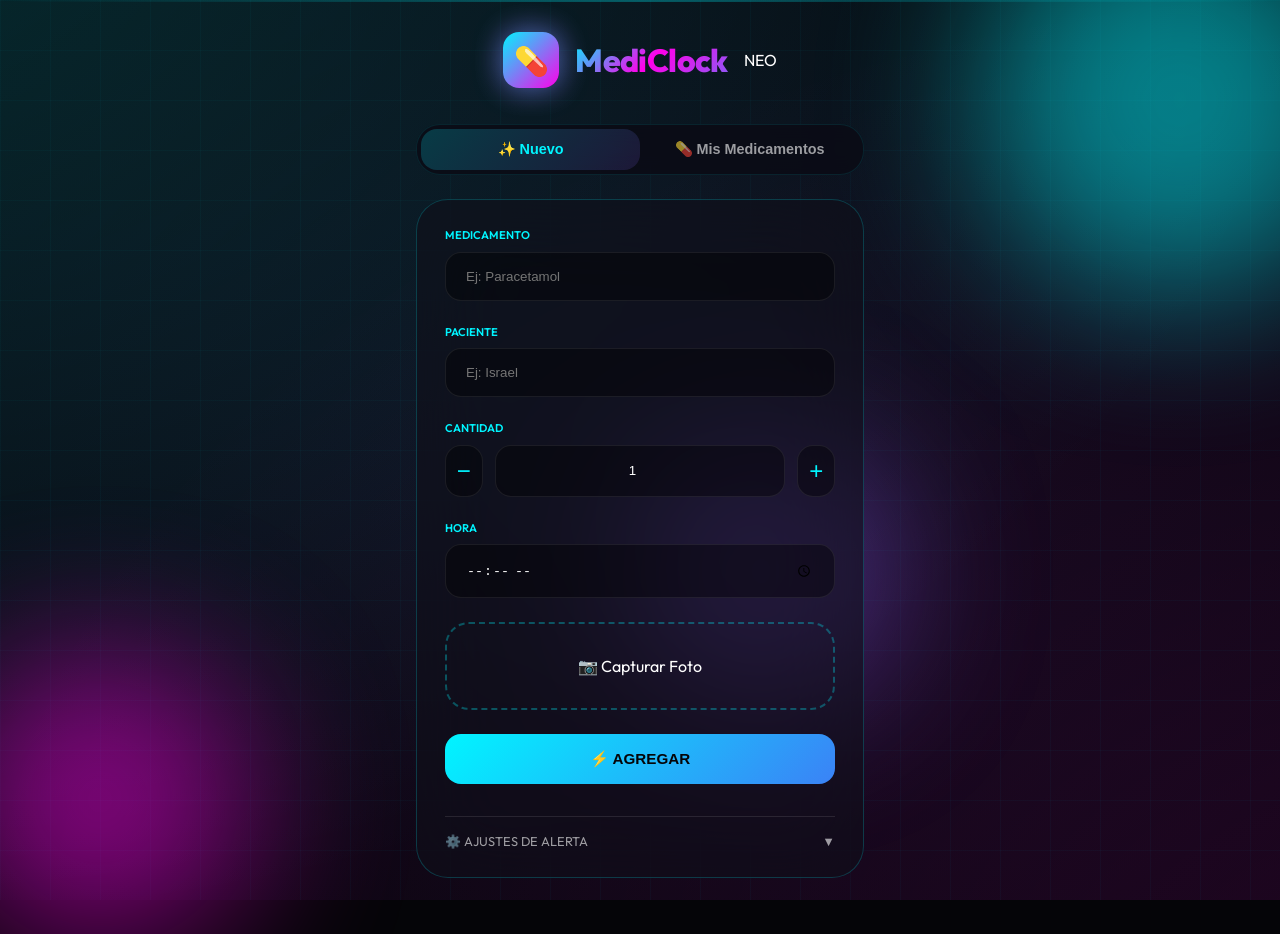
==== commit f6a90f65: "Add files via upload" ====
--- a/index.html
+++ b/index.html
@@ -157,7 +157,7 @@
         .logo-icon {
             width: 56px;
             height: 56px;
-            background: linear-gradient(135deg, var(--neon-cyan), var(--neon-magenta);
+            background: linear-gradient(135deg, var(--neon-cyan), var(--neon-magenta));
             border-radius: var(--radius-md);
             display: flex; align-items: center; justify-content: center;
             font-size: 1.75rem; box-shadow: var(--glow-cyan), var(--glow-magenta);
@@ -421,60 +421,18 @@
         const $ = id => document.getElementById(id);
         const upper = t => t ? t.toString().toUpperCase().trim() : '';
 
-        // ==============================================
-        // CAMBIO 1: SISTEMA DE ALARMAS MEJORADO
-        // ==============================================
+        // Sistema de alarmas mejorado
         function initializeAlarmSystem() {
             if ('Notification' in window) Notification.requestPermission();
             
             checkAlarms();
-            
-            // REEMPLAZADO: setInterval por función recursiva + visibility change
-            // Esto funciona MEJOR en segundo plano
-            function scheduleNextCheck() {
-                // Revisar alarmas ahora
-                checkAlarms();
-                
-                // Programar próxima revisión
-                setTimeout(() => {
-                    if (!document.hidden) {
-                        scheduleNextCheck();
-                    }
-                }, 30000); // Cada 30 segundos
-            }
-            
-            // Iniciar sistema de revisiones
-            scheduleNextCheck();
-            
-            // IMPORTANTE: Revisar inmediatamente cuando la app vuelve a primer plano
+            if (checkInterval) clearInterval(checkInterval);
+            checkInterval = setInterval(checkAlarms, 20000); // Revisar cada 20 segundos
+
+            // Al volver del segundo plano, revisar inmediatamente
             document.addEventListener('visibilitychange', () => {
-                if (!document.hidden) {
-                    checkAlarms();
-                    // Reiniciar el schedule si estaba pausado
-                    scheduleNextCheck();
-                }
+                if (!document.hidden) checkAlarms();
             });
-            
-            // ==============================================
-            // CAMBIO 2: USAR BACKGROUND SYNC SI ESTÁ DISPONIBLE
-            // ==============================================
-            if ('serviceWorker' in navigator && 'SyncManager' in window) {
-                navigator.serviceWorker.ready.then(registration => {
-                    // Registrar sync para revisar alarmas periódicamente
-                    setInterval(() => {
-                        registration.sync.register('check-meds-background').catch(console.error);
-                    }, 60 * 60 * 1000); // Cada hora
-                });
-            }
-            
-            // Escuchar mensajes del Service Worker
-            if ('serviceWorker' in navigator) {
-                navigator.serviceWorker.addEventListener('message', event => {
-                    if (event.data && event.data.type === 'TRIGGER_ALARM_CHECK') {
-                        checkAlarms();
-                    }
-                });
-            }
         }
 
         function checkAlarms() {
@@ -501,17 +459,6 @@
                     horaActual = time;
                     showAlert();
                     localStorage.setItem(fireKey, 'true');
-                    
-                    // Enviar notificación push si está disponible
-                    if ('Notification' in window && Notification.permission === 'granted') {
-                        const pacientes = [...new Set(medsActuales.map(m => m.paciente))];
-                        new Notification('💊 MediClock NEO - Hora de Medicación', {
-                            body: `${pacientes.join(' y ')}: ${medsActuales.map(m => `${m.nombre} (${m.cantidad}u)`).join(', ')}`,
-                            icon: 'https://cdn-icons-png.flaticon.com/512/1237/1237460.png',
-                            requireInteraction: true,
-                            vibrate: [200, 100, 200, 100, 200]
-                        });
-                    }
                 }
             }
         }
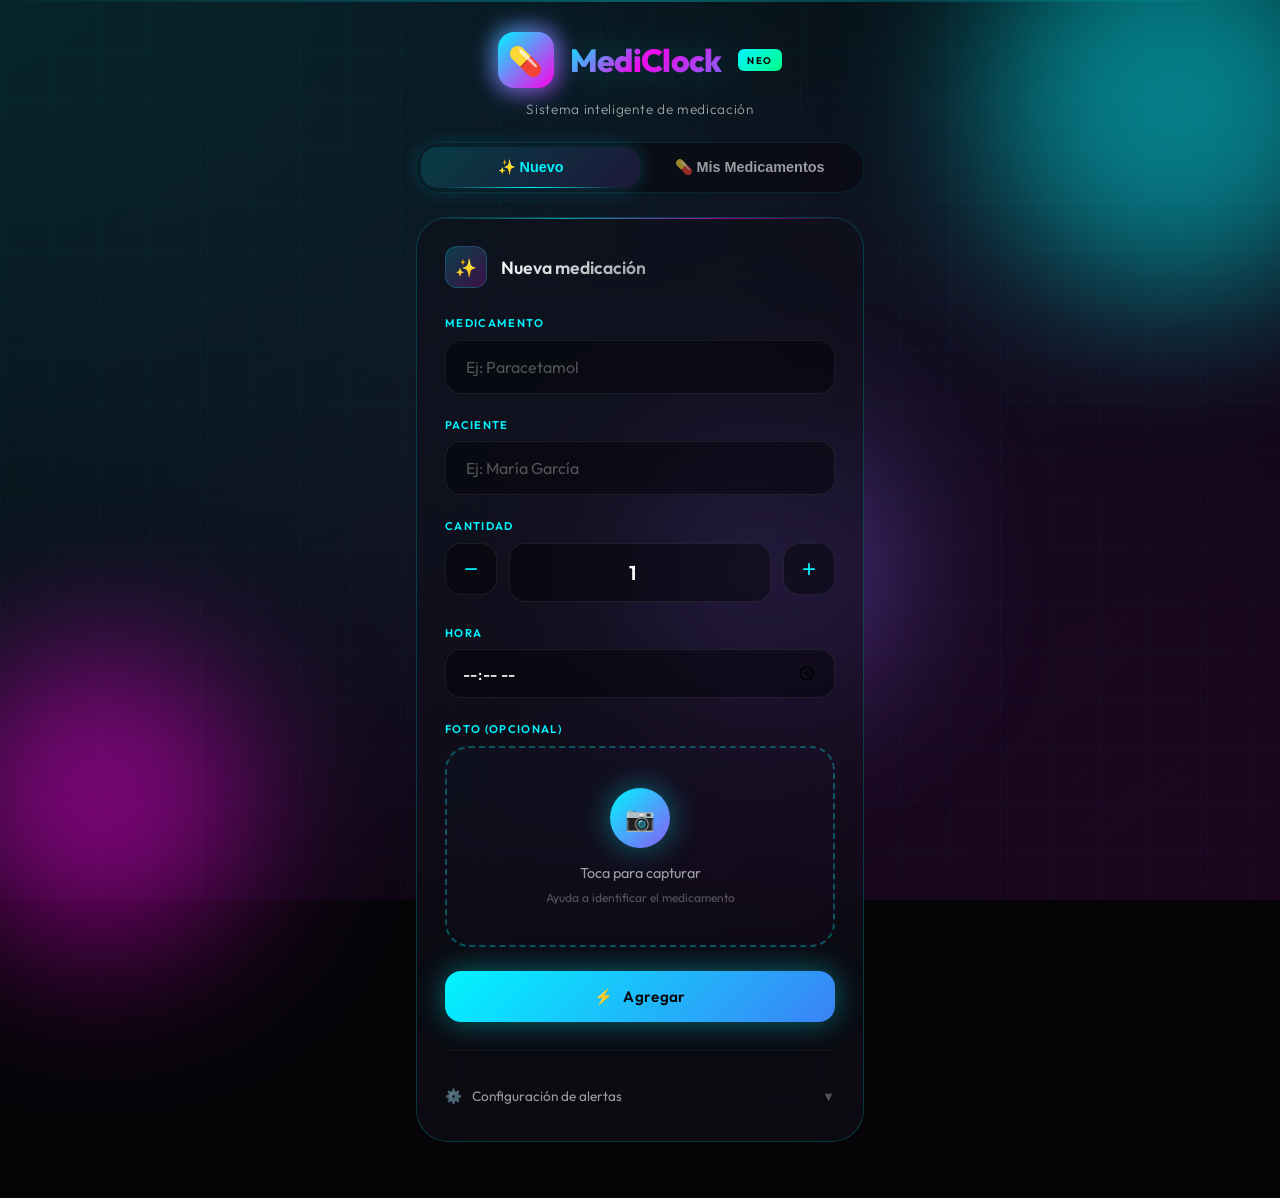
==== commit eaad0d74: "Refactor: Separación de CSS y JS en archivos independientes y limpieza de index.html" ====
--- a/index.html
+++ b/index.html
@@ -1,705 +1,330 @@
-<!DOCTYPE html>
-<html lang="es">
-<head>
-    <meta charset="utf-8"/>
-    <title>MediClock Neo</title>
-    <meta name="viewport" content="width=device-width,initial-scale=1, maximum-scale=1, user-scalable=0"/>
-    <meta name="apple-mobile-web-app-capable" content="yes">
-    <meta name="apple-mobile-web-app-status-bar-style" content="black-translucent">
-    <link rel="manifest" href="/manifest.json">
-    <link rel="preconnect" href="https://fonts.googleapis.com">
-    <link href="https://fonts.googleapis.com/css2?family=Outfit:wght@300;400;500;600;700;800&display=swap" rel="stylesheet">
-    
-    <script>
-        if ('serviceWorker' in navigator) {
-            window.addEventListener('load', () => {
-                navigator.serviceWorker.register('/sw.js').then(registration => {
-                    console.log('ServiceWorker registrado:', registration.scope);
-                }).catch(err => {
-                    console.log('ServiceWorker error:', err);
-                });
-            });
-        }
-    </script>
-    
-    <style>
-        :root {
-            --bg-dark: #050508;
-            --bg-card: rgba(15, 15, 25, 0.6);
-            --bg-glass: rgba(255, 255, 255, 0.02);
-            
-            --neon-cyan: #00f5ff;
-            --neon-magenta: #ff00ea;
-            --neon-violet: #8b5cf6;
-            --neon-blue: #3b82f6;
-            --neon-green: #00ff88;
-            --neon-orange: #ff6b35;
-            --neon-yellow: #ffd700;
-            --neon-pink: #ff1493;
-            --neon-teal: #00ced1;
-            
-            --glow-cyan: 0 0 30px rgba(0, 245, 255, 0.4);
-            --glow-magenta: 0 0 30px rgba(255, 0, 234, 0.4);
-            --glow-violet: 0 0 30px rgba(139, 92, 246, 0.4);
-            
-            --text-primary: #ffffff;
-            --text-secondary: rgba(255, 255, 255, 0.6);
-            --text-muted: rgba(255, 255, 255, 0.3);
-            
-            --border-glow: rgba(0, 245, 255, 0.2);
-            
-            --radius-sm: 12px;
-            --radius-md: 16px;
-            --radius-lg: 24px;
-            --radius-xl: 32px;
-        }
-
-        * {
-            box-sizing: border-box;
-            margin: 0;
-            padding: 0;
-        }
-
-        body {
-            font-family: 'Outfit', sans-serif;
-            background: var(--bg-dark);
-            color: var(--text-primary);
-            min-height: 100vh;
-            overflow-x: hidden;
-            -webkit-font-smoothing: antialiased;
-        }
-
-        .bg-animation {
-            position: fixed;
-            top: 0;
-            left: 0;
-            width: 100%;
-            height: 100%;
-            z-index: 0;
-            overflow: hidden;
-        }
-
-        .bg-animation::before {
-            content: '';
-            position: absolute;
-            top: -50%;
-            left: -50%;
-            width: 200%;
-            height: 200%;
-            background: 
-                radial-gradient(ellipse at 20% 20%, rgba(0, 245, 255, 0.15) 0%, transparent 50%),
-                radial-gradient(ellipse at 80% 80%, rgba(255, 0, 234, 0.1) 0%, transparent 50%),
-                radial-gradient(ellipse at 50% 50%, rgba(139, 92, 246, 0.08) 0%, transparent 60%);
-            animation: bgPulse 15s ease-in-out infinite;
-        }
-
-        @keyframes bgPulse {
-            0%, 100% { transform: translate(0, 0) scale(1); }
-            33% { transform: translate(-5%, -5%) scale(1.1); }
-            66% { transform: translate(5%, 5%) scale(0.95); }
-        }
-
-        .orb {
-            position: fixed;
-            border-radius: 50%;
-            filter: blur(80px);
-            opacity: 0.5;
-            animation: float 20s ease-in-out infinite;
-            pointer-events: none;
-            z-index: 0;
-        }
-
-        .orb-1 { width: 400px; height: 400px; background: var(--neon-cyan); top: -100px; right: -100px; }
-        .orb-2 { width: 300px; height: 300px; background: var(--neon-magenta); bottom: -50px; left: -50px; animation-delay: -7s; }
-        .orb-3 { width: 250px; height: 250px; background: var(--neon-violet); top: 50%; left: 50%; animation-delay: -14s; }
-
-        @keyframes float {
-            0%, 100% { transform: translate(0, 0) rotate(0deg); }
-            25% { transform: translate(50px, -50px) rotate(90deg); }
-            50% { transform: translate(-30px, 30px) rotate(180deg); }
-            75% { transform: translate(20px, 50px) rotate(270deg); }
-        }
-
-        .grid-pattern {
-            position: fixed;
-            top: 0;
-            left: 0;
-            width: 100%;
-            height: 100%;
-            background-image: linear-gradient(rgba(0, 245, 255, 0.03) 1px, transparent 1px), linear-gradient(90deg, rgba(0, 245, 255, 0.03) 1px, transparent 1px);
-            background-size: 50px 50px;
-            z-index: 0;
-            pointer-events: none;
-        }
-
-        .app {
-            position: relative;
-            z-index: 1;
-            max-width: 480px;
-            margin: 0 auto;
-            padding: 2rem 1rem;
-            min-height: 100vh;
-        }
-
-        .header {
-            text-align: center;
-            margin-bottom: 1.5rem;
-            position: relative;
-        }
-
-        .logo {
-            display: inline-flex;
-            align-items: center;
-            gap: 1rem;
-            margin-bottom: 0.75rem;
-        }
-
-        .logo-icon {
-            width: 56px;
-            height: 56px;
-            background: linear-gradient(135deg, var(--neon-cyan), var(--neon-magenta));
-            border-radius: var(--radius-md);
-            display: flex; align-items: center; justify-content: center;
-            font-size: 1.75rem; box-shadow: var(--glow-cyan), var(--glow-magenta);
-            animation: iconPulse 3s ease-in-out infinite;
-            position: relative;
-        }
-
-        .logo-text {
-            font-size: 2rem; font-weight: 800; letter-spacing: -0.02em;
-            background: linear-gradient(135deg, var(--neon-cyan), var(--neon-magenta), var(--neon-violet));
-            -webkit-background-clip: text; -webkit-text-fill-color: transparent; background-clip: text;
-        }
-
-        .tabs {
-            display: flex; background: rgba(10, 10, 20, 0.8); border-radius: var(--radius-lg);
-            padding: 0.25rem; margin-bottom: 1.5rem; border: 1px solid rgba(0, 245, 255, 0.1);
-            backdrop-filter: blur(10px);
-        }
-
-        .tab {
-            flex: 1; text-align: center; padding: 0.75rem 1rem; font-size: 0.9rem;
-            font-weight: 600; color: var(--text-secondary); background: transparent;
-            border: none; border-radius: var(--radius-md); cursor: pointer; transition: 0.3s;
-        }
-
-        .tab.active { background: linear-gradient(135deg, rgba(0, 245, 255, 0.2), rgba(139, 92, 246, 0.15)); color: var(--neon-cyan); }
-
-        .tab-content { display: none; animation: fadeIn 0.4s ease; }
-        .tab-content.active { display: block; }
-
-        .card {
-            background: var(--bg-card); backdrop-filter: blur(40px);
-            border: 1px solid var(--border-glow); border-radius: var(--radius-xl);
-            padding: 1.75rem; margin-bottom: 1.5rem; position: relative; overflow: hidden;
-        }
-
-        .form-group { margin-bottom: 1.5rem; }
-        .form-label { display: block; font-size: 0.7rem; font-weight: 600; color: var(--neon-cyan); text-transform: uppercase; margin-bottom: 0.6rem; }
-        .form-input { width: 100%; padding: 1rem 1.25rem; color: var(--text-primary); background: rgba(0, 0, 0, 0.4); border: 1px solid rgba(255, 255, 255, 0.08); border-radius: var(--radius-md); outline: none; }
-        
-        .qty-row { display: flex; gap: 0.75rem; }
-        .qty-btn { width: 52px; height: 52px; background: rgba(0, 0, 0, 0.4); border: 1px solid rgba(255, 255, 255, 0.08); border-radius: var(--radius-md); color: var(--neon-cyan); font-size: 1.5rem; cursor: pointer; }
-
-        /* FIX VISUAL: .med-item Reestructurado */
-        .med-item {
-            display: flex;
-            flex-wrap: wrap; /* Fix: permite que los elementos salten de fila */
-            align-items: center;
-            gap: 1rem;
-            padding: 1.25rem;
-            background: rgba(0, 0, 0, 0.3);
-            border: 1px solid rgba(255, 255, 255, 0.05);
-            border-radius: var(--radius-lg);
-            margin-bottom: 0.875rem;
-            cursor: pointer;
-            transition: all 0.4s ease;
-            position: relative;
-            min-height: auto;
-        }
-
-        /* Nombre y paciente arriba al 100% */
-        .med-name-row {
-            display: flex;
-            flex-direction: column;
-            margin-bottom: 0.5rem;
-            width: 100%;
-            padding-right: 40px; /* Espacio para botón delete */
-        }
-
-        .med-name {
-            font-size: 1.25rem; font-weight: 700; color: var(--text-primary);
-            text-transform: uppercase; letter-spacing: 0.02em; display: block;
-            width: 100%; white-space: nowrap; overflow: hidden; text-overflow: ellipsis;
-        }
-
-        .med-patient { font-size: 0.85rem; color: var(--neon-cyan); font-weight: 600; }
-
-        .med-avatar, .med-placeholder {
-            width: 60px; height: 60px; border-radius: var(--radius-md);
-            object-fit: cover; border: 2px solid rgba(0, 245, 255, 0.3);
-            flex-shrink: 0; margin-top: 0;
-        }
-
-        .med-info { flex: 1; min-width: 0; display: flex; flex-direction: column; }
-        .med-times { display: flex; flex-wrap: wrap; gap: 0.4rem; align-items: center; }
-
-        .med-actions { position: absolute; top: 1.25rem; right: 1.25rem; }
-
-        .med-delete {
-            width: 36px; height: 36px; display: flex; align-items: center; justify-content: center;
-            background: transparent; border: 1px solid rgba(255, 255, 255, 0.1);
-            border-radius: 8px; color: var(--text-muted); cursor: pointer;
-        }
-
-        .time-chip { display: inline-flex; align-items: center; padding: 0.35rem 0.8rem; font-size: 0.75rem; font-weight: 600; background: rgba(0, 245, 255, 0.1); border: 1px solid rgba(0, 245, 255, 0.3); border-radius: 20px; }
-
-        .photo-zone { border: 2px dashed rgba(0, 245, 255, 0.3); border-radius: var(--radius-lg); padding: 2rem; text-align: center; cursor: pointer; }
-        .photo-preview { width: 100%; aspect-ratio: 16/9; object-fit: cover; border-radius: var(--radius-lg); border: 2px solid var(--neon-cyan); display: none; }
-        .photo-preview.active { display: block; }
-
-        .btn { display: inline-flex; align-items: center; justify-content: center; padding: 1rem 1.75rem; font-size: 0.95rem; font-weight: 600; border-radius: var(--radius-md); border: none; cursor: pointer; transition: 0.4s; }
-        .btn-primary { background: linear-gradient(135deg, var(--neon-cyan), var(--neon-blue)); color: var(--bg-dark); width: 100%; }
-        .btn-secondary { background: rgba(255, 255, 255, 0.05); color: var(--text-primary); border: 1px solid rgba(255, 255, 255, 0.1); }
-        .btn-danger { background: #ff4757; color: white; }
-        .btn-success { background: var(--neon-green); color: var(--bg-dark); }
-
-        .modal-bg { display: none; position: fixed; inset: 0; background: rgba(5, 5, 8, 0.95); backdrop-filter: blur(20px); z-index: 1000; align-items: center; justify-content: center; padding: 1.25rem; }
-        .modal-bg.open { display: flex; }
-        .modal { background: linear-gradient(180deg, rgba(20, 20, 35, 0.95), rgba(10, 10, 18, 0.98)); border: 1px solid rgba(0, 245, 255, 0.2); border-radius: var(--radius-xl); width: 100%; max-width: 420px; max-height: 85vh; overflow: hidden; display: flex; flex-direction: column; }
-        
-        .alert-clock-icon { width: 80px; height: 80px; margin: 0 auto 1.5rem; background: var(--neon-cyan); border-radius: 50%; display: flex; align-items: center; justify-content: center; font-size: 2.5rem; animation: pulse 2s infinite; }
-        @keyframes pulse { 0% { transform: scale(1); opacity: 1; } 50% { transform: scale(1.1); opacity: 0.7; } 100% { transform: scale(1); opacity: 1; } }
-
-        .scanline { position: fixed; top: 0; left: 0; width: 100%; height: 2px; background: linear-gradient(90deg, transparent, var(--neon-cyan), transparent); opacity: 0.3; animation: scan 8s linear infinite; pointer-events: none; z-index: 9999; }
-        @keyframes scan { 0% { top: 0; } 100% { top: 100%; } }
-
-        .color-1 { background: linear-gradient(135deg, var(--neon-cyan), var(--neon-blue)); }
-        .color-2 { background: linear-gradient(135deg, var(--neon-magenta), var(--neon-violet)); }
-    </style>
-</head>
-<body>
-    <!-- FIX Background: Tag de audio silencioso -->
-    <audio id="iosWakeAudio" loop playsinline src="[data-uri]"></audio>
-
-    <div class="bg-animation"></div>
-    <div class="grid-pattern"></div>
-    <div class="orb orb-1"></div><div class="orb orb-2"></div><div class="orb orb-3"></div>
-    <div class="scanline"></div>
-
-    <div class="app">
-        <header class="header">
-            <div class="logo"><div class="logo-icon">💊</div><span class="logo-text">MediClock</span><span class="logo-badge">NEO</span></div>
-        </header>
-
-        <div class="tabs">
-            <button class="tab active" id="tabNuevo" data-tab="nuevo">✨ Nuevo</button>
-            <button class="tab" id="tabMedicamentos" data-tab="medicamentos">💊 Mis Medicamentos</button>
-        </div>
-
-        <div class="tab-content active" id="tabContentNuevo">
-            <div class="card">
-                <div class="form-group"><label class="form-label">Medicamento</label><input type="text" id="nombre" class="form-input" placeholder="Ej: Paracetamol"></div>
-                <div class="form-group"><label class="form-label">Paciente</label><input type="text" id="paciente" class="form-input" placeholder="Ej: Israel"></div>
-                <div class="form-group"><label class="form-label">Cantidad</label>
-                    <div class="qty-row"><button class="qty-btn" id="menos">−</button><input type="number" id="cant" class="form-input" value="1" step="0.25" style="text-align:center"><button class="qty-btn" id="mas">+</button></div>
-                </div>
-                <div class="form-group"><label class="form-label">Hora</label><input type="time" id="hora" class="form-input"></div>
-                <div class="form-group"><div class="photo-zone" id="photoZone">📷 Capturar Foto</div><img id="photoPreview" class="photo-preview"></div>
-                <button class="btn btn-primary" id="addBtn">⚡ AGREGAR</button>
-                
-                <div class="settings" style="margin-top:2rem; border-top:1px solid rgba(255,255,255,0.1); padding-top:1rem;">
-                    <div id="settingsToggle" style="cursor:pointer; display:flex; justify-content:space-between; font-size:0.8rem; color:var(--text-secondary);"><span>⚙️ AJUSTES DE ALERTA</span><span id="settingsArrow">▼</span></div>
-                    <div id="settingsPanel" style="display:none; padding-top:1rem;">
-                        <div style="display:flex; justify-content:space-between; margin-bottom:1rem;"><span>Sonido</span><input type="checkbox" id="sonidoOn" checked></div>
-                        <div style="display:flex; justify-content:space-between; margin-bottom:1rem;"><span>Voz</span><input type="checkbox" id="vozOn" checked></div>
-                        <div style="margin-bottom:1rem;"><span>Volumen</span><input type="range" id="volSlider" min="0" max="1" step="0.1" value="0.7" style="width:100%"><span id="volValue" style="font-size:0.7rem">70%</span></div>
-                    </div>
-                </div>
-            </div>
-        </div>
-
-        <div class="tab-content" id="tabContentMedicamentos">
-            <div class="card">
-                <ul class="med-list" id="lista"></ul>
-                <div class="empty" id="empty" style="text-align:center; padding:2rem;"><h3>Sin medicamentos</h3></div>
-                <div style="display:flex; gap:10px; margin-top:1rem;">
-                    <button class="btn btn-secondary" id="calBtn" style="flex:1">📅 Historial</button>
-                    <button class="btn btn-secondary" id="testBtn" style="flex:1">🧪 Probar</button>
-                </div>
-            </div>
-        </div>
-    </div>
-
-    <!-- Modales -->
-    <div class="modal-bg" id="alertModal">
-        <div class="modal" style="padding:2rem; text-align:center;">
-            <div class="alert-clock-icon">⏰</div>
-            <h2 id="alertGreeting">Hola</h2>
-            <div id="alertTimeDisplay" style="font-size:2rem; color:var(--neon-cyan); margin:1rem 0;">00:00</div>
-            <div id="alertMedicationsList" style="margin-bottom:2rem;"></div>
-            <div style="display:flex; gap:10px;">
-                <button class="btn btn-danger" id="alertClose" style="flex:1">Cerrar</button>
-                <button class="btn btn-success" id="alertTake" style="flex:1">✓ Tomado</button>
-            </div>
-        </div>
-    </div>
-
-    <div class="modal-bg" id="detailModal">
-        <div class="modal" style="padding:2rem;">
-            <img id="detailMainImg" class="photo-preview active" style="margin-bottom:1rem;">
-            <h2 id="detailName"></h2>
-            <p id="detailPatient" style="color:var(--neon-cyan); margin-bottom:1rem;"></p>
-            <div id="detailTimes"></div>
-            <button class="btn btn-secondary" id="detailClose" style="margin-top:1rem; width:100%;">Cerrar</button>
-        </div>
-    </div>
-
-    <div class="modal-bg" id="addTimeModal">
-        <div class="modal" style="padding:2rem;">
-            <h3>Añadir horario</h3>
-            <input type="time" id="newHora" class="form-input" style="margin:1rem 0;">
-            <input type="number" id="newCant" class="form-input" value="1" step="0.25">
-            <div style="display:flex; gap:10px; margin-top:1rem;">
-                <button class="btn btn-secondary" id="cancelAddTime" style="flex:1">Cancelar</button>
-                <button class="btn btn-primary" id="saveAddTime" style="flex:1">Guardar</button>
-            </div>
-        </div>
-    </div>
-
-    <div class="modal-bg" id="editTimeModal">
-        <div class="modal" style="padding:2rem;">
-            <h3>Editar horario</h3>
-            <input type="time" id="editHora" class="form-input" style="margin:1rem 0;">
-            <input type="number" id="editCant" class="form-input" step="0.25">
-            <div style="display:flex; gap:10px; margin-top:1rem;">
-                <button class="btn btn-danger" id="deleteTime" style="flex:1">Eliminar</button>
-                <button class="btn btn-primary" id="saveEditTime" style="flex:1">Guardar</button>
-            </div>
-            <button class="btn btn-secondary" id="cancelEditTime" style="width:100%; margin-top:10px;">Cancelar</button>
-        </div>
-    </div>
-
-    <div class="modal-bg" id="calModal">
-        <div class="modal" style="padding:2rem;">
-            <h2>Historial de tomas</h2>
-            <div id="calBody" style="max-height:300px; overflow-y:auto; margin:1rem 0; font-size:0.8rem;"></div>
-            <button class="btn btn-secondary" id="calClose" style="width:100%;">Cerrar</button>
-        </div>
-    </div>
-
-    <audio id="audio" preload="auto" loop></audio>
-
-    <script>
-        // Lógica de Heartbeat para evitar que iOS suspenda la app
-        function initAudioHack() {
-            const silentAudio = document.getElementById('iosWakeAudio');
-            if (silentAudio) {
-                silentAudio.play().then(() => {
-                    console.log("🚀 Latido de audio iniciado para segundo plano");
-                    // Una vez activado, eliminamos los listeners para evitar repeticiones
-                    window.removeEventListener('touchstart', initAudioHack);
-                    window.removeEventListener('click', initAudioHack);
-                }).catch(err => console.log("Audio bloqueado:", err));
-            }
-        }
-        window.addEventListener('touchstart', initAudioHack, { once: true });
-        window.addEventListener('click', initAudioHack, { once: true });
-
-        // Variables globales
-        let meds = JSON.parse(localStorage.getItem('medsMC2') || '{}');
-        let foto = '';
-        let alarmaOn = false;
-        let medsActuales = [];
-        let horaActual = '';
-        let intervalo = null;
-        let medColors = {};
-        let currentMedForAddTime = null;
-        let editingTimeData = null;
-        let checkInterval = null;
-
-        const $ = id => document.getElementById(id);
-        const upper = t => t ? t.toString().toUpperCase().trim() : '';
-
-        // Sistema de alarmas mejorado
-        function initializeAlarmSystem() {
-            if ('Notification' in window) Notification.requestPermission();
-            
-            checkAlarms();
-            if (checkInterval) clearInterval(checkInterval);
-            checkInterval = setInterval(checkAlarms, 20000); // Revisar cada 20 segundos
-
-            // Al volver del segundo plano, revisar inmediatamente
-            document.addEventListener('visibilitychange', () => {
-                if (!document.hidden) checkAlarms();
-            });
-        }
-
-        function checkAlarms() {
-            const now = new Date();
-            const time = `${now.getHours().toString().padStart(2, '0')}:${now.getMinutes().toString().padStart(2, '0')}`;
-            const today = now.toISOString().slice(0, 10);
-            
-            medsActuales = [];
-            let trigger = false;
-
-            Object.keys(meds).forEach(id => {
-                const m = meds[id];
-                m.horas.forEach(h => {
-                    if (h.h === time) {
-                        medsActuales.push({id, paciente: m.paciente, nombre: m.nombre, cantidad: h.cant, foto: m.foto});
-                        trigger = true;
-                    }
-                });
-            });
-
-            if (trigger && medsActuales.length > 0) {
-                const fireKey = `fired_${today}_${time}_${medsActuales.map(x=>x.id).join('')}`;
-                if (!localStorage.getItem(fireKey)) {
-                    horaActual = time;
-                    showAlert();
-                    localStorage.setItem(fireKey, 'true');
-                }
-            }
-        }
-
-        function playAlarmSound() {
-            if (!sonidoOn.checked || alarmaOn) return;
-            const audio = $('audio');
-            audio.src = 'https://assets.mixkit.co/sfx/download/mixkit-digital-alarm-buzzer-992.wav';
-            audio.volume = parseFloat(volSlider.value);
-            
-            // Configurar MediaSession para pantalla de bloqueo
-            if ('mediaSession' in navigator) {
-                navigator.mediaSession.metadata = new MediaMetadata({
-                    title: 'MediClock NEO: ¡Hora de medicación!',
-                    artist: 'Alerta Activa',
-                    artwork: [{ src: 'https://cdn-icons-png.flaticon.com/512/1237/1237460.png', sizes: '512x512', type: 'image/png' }]
-                });
-            }
-
-            audio.play().then(() => {
-                alarmaOn = true;
-            }).catch(() => {
-                intervalo = setInterval(() => {
-                    new Audio('https://assets.mixkit.co/sfx/preview/mixkit-alarm-digital-clock-beep-989.mp3').play();
-                }, 2000);
-            });
-        }
-
-        function stopAlarm() {
-            alarmaOn = false;
-            if (intervalo) clearInterval(intervalo);
-            $('audio').pause();
-            if ('speechSynthesis' in window) speechSynthesis.cancel();
-        }
-
-        async function playVoiceReminder() {
-            if (!vozOn.checked || !('speechSynthesis' in window)) return;
-            speechSynthesis.cancel();
-            
-            const pacientes = [...new Set(medsActuales.map(m => m.paciente))];
-            let msg = `Hola ${pacientes.join(' y ')}. Es hora de tu medicación. `;
-            medsActuales.forEach(m => msg += `Toma ${m.cantidad} unidades de ${m.nombre}. `);
-            
-            const u = new SpeechSynthesisUtterance(msg);
-            u.lang = 'es-ES';
-            u.volume = parseFloat(volSlider.value);
-            speechSynthesis.speak(u);
-        }
-
-        function showAlert() {
-            const pacientes = [...new Set(medsActuales.map(m => m.paciente))];
-            $('alertGreeting').textContent = `Hola ${pacientes.join(' y ')}`;
-            $('alertTimeDisplay').textContent = horaActual;
-            $('alertMedicationsList').innerHTML = medsActuales.map(m => `<div style="padding:10px; border-bottom:1px solid #333;"><b>${upper(m.nombre)}</b>: ${m.cantidad} unidades</div>`).join('');
-            
-            alertModal.classList.add('open');
-            playAlarmSound();
-            playVoiceReminder();
-            
-            if ('vibrate' in navigator) navigator.vibrate([500, 200, 500, 200, 500]);
-        }
-
-        function render() {
-            lista.innerHTML = '';
-            const keys = Object.keys(meds);
-            empty.style.display = keys.length ? 'none' : 'block';
-
-            keys.forEach(id => {
-                const m = meds[id];
-                const colorClass = getMedColor(m.nombre);
-                const li = document.createElement('li');
-                li.className = 'med-item';
-                li.style.borderLeft = `3px solid var(--${colorClass.split('-')[1]})`;
-
-                li.innerHTML = `
-                    <div class="med-name-row">
-                        <div class="med-name">${upper(m.nombre)}</div>
-                        <div class="med-patient">${upper(m.paciente)}</div>
-                    </div>
-                    ${m.foto ? `<img src="${m.foto}" class="med-avatar">` : `<div class="med-placeholder ${colorClass}">💊</div>`}
-                    <div class="med-info">
-                        <div class="med-times">
-                            ${m.horas.map(h => `<span class="time-chip" onclick="event.stopPropagation(); openEditTimeModal('${id}', '${h.h}', '${h.cant}')">${h.h} · ${h.cant}u</span>`).join('')}
-                            <button class="add-time-btn" onclick="event.stopPropagation(); openAddTimeModal('${id}')">+</button>
-                        </div>
-                    </div>
-                    <div class="med-actions"><button class="med-delete" onclick="event.stopPropagation(); deleteMed('${id}')">🗑️</button></div>
-                `;
-                li.onclick = () => showDetail(id);
-                lista.appendChild(li);
-            });
-        }
-
-        function getMedColor(n) {
-            if(!medColors[n]) {
-                const c = ['color-1', 'color-2'];
-                medColors[n] = c[Object.keys(medColors).length % 2];
-            }
-            return medColors[n];
-        }
-
-        window.deleteMed = (id) => {
-            if(confirm('¿Eliminar medicamento?')) {
-                delete meds[id];
-                save();
-                render();
-            }
-        }
-
-        function openAddTimeModal(id) {
-            currentMedForAddTime = id;
-            addTimeModal.classList.add('open');
-        }
-
-        function openEditTimeModal(id, h, c) {
-            editingTimeData = {id, oldH: h};
-            $('editHora').value = h;
-            $('editCant').value = c;
-            editTimeModal.classList.add('open');
-        }
-
-        function showDetail(id) {
-            const m = meds[id];
-            $('detailName').textContent = upper(m.nombre);
-            $('detailPatient').textContent = upper(m.paciente);
-            $('detailMainImg').src = m.foto || '';
-            $('detailMainImg').style.display = m.foto ? 'block' : 'none';
-            $('detailTimes').innerHTML = m.horas.map(h => `<div style="padding:10px; background:rgba(0,0,0,0.3); margin-bottom:5px; border-radius:8px;">${h.h} - ${h.cant}u</div>`).join('');
-            detailModal.classList.add('open');
-        }
-
-        function save() { localStorage.setItem('medsMC2', JSON.stringify(meds)); }
-
-        // Handlers
-        $('addBtn').onclick = () => {
-            const n = upper(nombre.value), p = upper(paciente.value), h = hora.value, c = parseFloat(cant.value);
-            if(!n || !h) return alert('Faltan datos');
-            const id = Date.now().toString();
-            meds[id] = { nombre: n, paciente: p, foto, horas: [{h, cant: c}] };
-            save(); render();
-            nombre.value = ''; paciente.value = ''; foto = ''; photoPreview.classList.remove('active');
-            cambiarTab('medicamentos');
-        };
-
-        photoZone.onclick = () => {
-            const input = document.createElement('input');
-            input.type = 'file'; input.accept = 'image/*'; input.capture = 'environment';
-            input.onchange = e => {
-                const file = e.target.files[0];
-                const reader = new FileReader();
-                reader.onload = ev => {
-                    const img = new Image();
-                    img.onload = () => {
-                        const canvas = document.createElement('canvas');
-                        const ctx = canvas.getContext('2d');
-                        canvas.width = 600; canvas.height = (img.height * 600) / img.width;
-                        ctx.drawImage(img, 0, 0, 600, canvas.height);
-                        foto = canvas.toDataURL('image/jpeg', 0.6);
-                        photoPreview.src = foto; photoPreview.classList.add('active');
-                    };
-                    img.src = ev.target.result;
-                };
-                reader.readAsDataURL(file);
-            };
-            input.click();
-        };
-
-        $('saveAddTime').onclick = () => {
-            const h = $('newHora').value, c = parseFloat($('newCant').value);
-            if(!h) return;
-            meds[currentMedForAddTime].horas.push({h, cant: c});
-            meds[currentMedForAddTime].horas.sort((a,b) => a.h.localeCompare(b.h));
-            save(); render(); addTimeModal.classList.remove('open');
-        };
-
-        $('saveEditTime').onclick = () => {
-            const m = meds[editingTimeData.id];
-            const idx = m.horas.findIndex(x => x.h === editingTimeData.oldH);
-            m.horas[idx] = {h: $('editHora').value, cant: parseFloat($('editCant').value)};
-            m.horas.sort((a,b) => a.h.localeCompare(b.h));
-            save(); render(); editTimeModal.classList.remove('open');
-        };
-
-        $('deleteTime').onclick = () => {
-            const m = meds[editingTimeData.id];
-            m.horas = m.horas.filter(x => x.h !== editingTimeData.oldH);
-            if(m.horas.length === 0) delete meds[editingTimeData.id];
-            save(); render(); editTimeModal.classList.remove('open');
-        };
-
-        $('alertTake').onclick = () => {
-            const hist = JSON.parse(localStorage.getItem('tomasMC') || '[]');
-            medsActuales.forEach(m => hist.push({fecha: new Date().toISOString(), nombre: m.nombre, paciente: m.paciente, hora: horaActual}));
-            localStorage.setItem('tomasMC', JSON.stringify(hist));
-            alertModal.classList.remove('open'); stopAlarm();
-        };
-
-        $('calBtn').onclick = () => {
-            const hist = JSON.parse(localStorage.getItem('tomasMC') || '[]');
-            $('calBody').innerHTML = hist.reverse().map(t => `
-                <div style="padding:10px; border-bottom:1px solid #222;">
-                    <b>${upper(t.nombre)}</b> - ${upper(t.paciente)}<br>
-                    <small>${new Date(t.fecha).toLocaleString()}</small>
-                </div>
-            `).join('') || 'Sin registros';
-            calModal.classList.add('open');
-        };
-
-        $('testBtn').onclick = () => {
-            medsActuales = [{nombre: 'MEDICAMENTO TEST', paciente: 'ISRAEL', cantidad: 1, foto: ''}];
-            horaActual = 'TEST';
-            showAlert();
-        };
-
-        $('menos').onclick = () => { cant.value = Math.max(0.25, parseFloat(cant.value) - 0.25).toFixed(2); };
-        $('mas').onclick = () => { cant.value = (parseFloat(cant.value) + 0.25).toFixed(2); };
-        
-        $('settingsToggle').onclick = () => {
-            const p = $('settingsPanel');
-            p.style.display = p.style.display === 'none' ? 'block' : 'none';
-            $('settingsArrow').textContent = p.style.display === 'none' ? '▼' : '▲';
-        };
-
-        volSlider.oninput = function() { $('volValue').textContent = Math.round(this.value * 100) + '%'; };
-
-        function cambiarTab(t) {
-            document.querySelectorAll('.tab, .tab-content').forEach(el => el.classList.remove('active'));
-            $(`tab${t.charAt(0).toUpperCase()+t.slice(1)}`).classList.add('active');
-            $(`tabContent${t.charAt(0).toUpperCase()+t.slice(1)}`).classList.add('active');
-            if(t === 'medicamentos') render();
-        }
-
-        $('tabNuevo').onclick = () => cambiarTab('nuevo');
-        $('tabMedicamentos').onclick = () => cambiarTab('medicamentos');
-        $('alertClose').onclick = () => { alertModal.classList.remove('open'); stopAlarm(); };
-        $('detailClose').onclick = () => detailModal.classList.remove('open');
-        $('calClose').onclick = () => calModal.classList.remove('open');
-        $('cancelAddTime').onclick = () => addTimeModal.classList.remove('open');
-        $('cancelEditTime').onclick = () => editTimeModal.classList.remove('open');
-
-        window.onload = () => { render(); initializeAlarmSystem(); };
-    </script>
-</body>
-</html>
+<!DOCTYPE html>
+<html lang="es">
+
+<head>
+    <meta charset="utf-8" />
+    <title>MediClock Neo</title>
+    <meta name="viewport" content="width=device-width,initial-scale=1" />
+    <meta name="apple-mobile-web-app-capable" content="yes">
+    <meta name="apple-mobile-web-app-status-bar-style" content="black-translucent">
+    <link rel="manifest" href="/manifest.json">
+    <link rel="preconnect" href="https://fonts.googleapis.com">
+    <link href="https://fonts.googleapis.com/css2?family=Outfit:wght@300;400;500;600;700;800&display=swap"
+        rel="stylesheet">
+
+    <script src="js/sw-register.js"></script>
+
+    <link rel="stylesheet" href="css/style.css">
+</head>
+
+<body>
+    <div class="bg-animation"></div>
+    <div class="grid-pattern"></div>
+    <div class="orb orb-1"></div>
+    <div class="orb orb-2"></div>
+    <div class="orb orb-3"></div>
+    <div class="scanline"></div>
+
+    <div class="app">
+        <header class="header">
+            <div class="logo">
+                <div class="logo-icon">💊</div>
+                <span class="logo-text">MediClock</span>
+                <span class="logo-badge">NEO</span>
+            </div>
+            <p class="tagline">Sistema inteligente de medicación</p>
+        </header>
+
+        <div class="tabs">
+            <button class="tab active" id="tabNuevo" data-tab="nuevo">
+                <span>✨</span>
+                <span>Nuevo</span>
+            </button>
+            <button class="tab" id="tabMedicamentos" data-tab="medicamentos">
+                <span>💊</span>
+                <span>Mis Medicamentos</span>
+            </button>
+        </div>
+
+        <div class="tab-content active" id="tabContentNuevo">
+            <div class="card">
+                <div class="card-header">
+                    <div class="card-icon">✨</div>
+                    <h2 class="card-title">Nueva medicación</h2>
+                </div>
+
+                <div class="form-group">
+                    <label class="form-label">Medicamento</label>
+                    <input type="text" id="nombre" class="form-input" placeholder="Ej: Paracetamol" autocomplete="off">
+                </div>
+
+                <div class="form-group">
+                    <label class="form-label">Paciente</label>
+                    <input type="text" id="paciente" class="form-input" placeholder="Ej: María García"
+                        autocomplete="off">
+                </div>
+
+                <div class="form-group">
+                    <label class="form-label">Cantidad</label>
+                    <div class="qty-row">
+                        <button class="qty-btn" id="menos">−</button>
+                        <input type="number" id="cant" class="form-input qty-input" value="1" step="0.25" min="0.25">
+                        <button class="qty-btn" id="mas">+</button>
+                    </div>
+                </div>
+
+                <div class="form-group">
+                    <label class="form-label">Hora</label>
+                    <input type="time" id="hora" class="form-input-time">
+                </div>
+
+                <div class="form-group">
+                    <label class="form-label">Foto (opcional)</label>
+                    <div class="photo-zone" id="photoZone">
+                        <div class="photo-zone-icon">📷</div>
+                        <div class="photo-zone-text">Toca para capturar</div>
+                        <div class="photo-zone-hint">Ayuda a identificar el medicamento</div>
+                    </div>
+                    <img class="photo-preview" id="photoPreview" src="" alt="Preview">
+                </div>
+
+                <div class="btn-group">
+                    <button class="btn btn-primary btn-full" id="addBtn">
+                        <span>⚡</span>
+                        <span>Agregar</span>
+                    </button>
+                </div>
+
+                <div class="settings">
+                    <div class="settings-toggle" id="settingsToggle">
+                        <div class="settings-label">
+                            <span>⚙️</span>
+                            <span>Configuración de alertas</span>
+                        </div>
+                        <span class="settings-arrow" id="settingsArrow">▼</span>
+                    </div>
+
+                    <div class="settings-panel" id="settingsPanel">
+                        <div class="switch-row">
+                            <span class="switch-text">Sonido de alarma</span>
+                            <label class="switch">
+                                <input type="checkbox" id="sonidoOn" checked>
+                                <span class="switch-slider"></span>
+                            </label>
+                        </div>
+
+                        <div class="switch-row">
+                            <span class="switch-text">Recordatorio por voz</span>
+                            <label class="switch">
+                                <input type="checkbox" id="vozOn" checked>
+                                <span class="switch-slider"></span>
+                            </label>
+                        </div>
+
+                        <div class="switch-row"
+                            style="border-top: 1px solid rgba(255,255,255,0.05); padding-top: 1rem; margin-top: 0.5rem;">
+                            <div style="flex: 1;">
+                                <span class="switch-text" style="display: block; color: var(--neon-cyan);">Modo
+                                    Bloqueo/2do Plano</span>
+                                <small
+                                    style="font-size: 0.65rem; color: var(--text-secondary); display: block; line-height: 1.2;">Mantiene
+                                    la app activa si el celular se bloquea</small>
+                            </div>
+                            <label class="switch">
+                                <input type="checkbox" id="bgModeOn">
+                                <span class="switch-slider"></span>
+                            </label>
+                        </div>
+
+                        <div class="volume-row">
+                            <div class="volume-header">
+                                <span class="volume-label">Volumen</span>
+                                <span class="volume-value" id="volValue">70%</span>
+                            </div>
+                            <input type="range" class="volume-slider" id="volSlider" min="0" max="1" step="0.1"
+                                value="0.7">
+                        </div>
+
+                        <div class="btn-group" style="margin-top: 1rem;">
+                            <button class="btn btn-secondary" id="testSound">🔔 Probar</button>
+                            <button class="btn btn-secondary" id="testVoice">🗣️ Voz</button>
+                        </div>
+                    </div>
+                </div>
+            </div>
+        </div>
+
+        <div class="tab-content" id="tabContentMedicamentos">
+            <div class="card">
+                <div class="card-header">
+                    <div class="card-icon">💊</div>
+                    <h2 class="card-title">Mis medicamentos</h2>
+                </div>
+
+                <ul class="med-list" id="lista"></ul>
+
+                <div class="empty" id="empty">
+                    <div class="empty-icon">💊</div>
+                    <h3 class="empty-title">Sin medicamentos</h3>
+                    <p class="empty-text">Agrega tu primera medicación en la pestaña "Nuevo"</p>
+                </div>
+
+                <div class="btn-group" style="margin-top: 1.5rem;">
+                    <button class="btn btn-secondary" id="calBtn">
+                        <span>📅</span>
+                        <span>Historial</span>
+                    </button>
+                    <button class="btn btn-secondary" id="testBtn">
+                        <span>🧪</span>
+                        <span>Probar Alarma</span>
+                    </button>
+                </div>
+            </div>
+        </div>
+    </div>
+
+    <div class="modal-bg" id="alertModal">
+        <div class="modal">
+            <div class="modal-body">
+                <div class="alert-modal-content">
+                    <div class="alert-header">
+                        <div class="alert-clock-icon">⏰</div>
+                        <div class="alert-greeting">
+                            <div class="alert-greeting-text" id="alertGreeting">Hora de medicación</div>
+                            <div class="alert-time-display" id="alertTimeDisplay">00:00</div>
+                        </div>
+                    </div>
+
+                    <h2 class="alert-title">Es hora de tu medicación</h2>
+
+                    <div class="alert-medications-list" id="alertMedicationsList">
+                    </div>
+                </div>
+            </div>
+
+            <div class="modal-footer">
+                <p class="modal-total" id="alertTotal">Total: 0 medicamentos (0 unidades)</p>
+                <div class="btn-group">
+                    <button class="btn btn-danger" id="alertClose">Cerrar</button>
+                    <button class="btn btn-success" id="alertTake">✓ Tomado</button>
+                </div>
+            </div>
+        </div>
+    </div>
+
+    <div class="modal-bg" id="detailModal">
+        <div class="modal">
+            <div class="modal-body">
+                <div class="detail-header-with-photo">
+                    <img class="detail-main-img" id="detailMainImg" src="" alt="Medicamento">
+                    <div class="detail-info">
+                        <p class="modal-subtitle" id="detailPatient">PACIENTE</p>
+                        <h2 class="modal-title" id="detailName">MEDICAMENTO</h2>
+                    </div>
+                </div>
+                <div class="detail-times-title">Horarios programados</div>
+                <div id="detailTimes"></div>
+            </div>
+
+            <div class="modal-footer">
+                <div class="btn-group">
+                    <button class="btn btn-secondary" id="detailClose">Cerrar</button>
+                </div>
+            </div>
+        </div>
+    </div>
+
+    <div class="modal-bg edit-time-modal" id="editTimeModal">
+        <div class="modal">
+            <div class="modal-header">
+                <div class="modal-icon">✏️</div>
+                <h2 class="modal-title">Editar horario</h2>
+                <p class="modal-subtitle" id="editTimeMedName"></p>
+            </div>
+
+            <div class="modal-body">
+                <div class="form-group">
+                    <label class="form-label">Hora</label>
+                    <input type="time" id="editHora" class="form-input-time" value="">
+                </div>
+
+                <div class="form-group">
+                    <label class="form-label">Cantidad</label>
+                    <div class="qty-row">
+                        <button class="qty-btn" id="editMenos">−</button>
+                        <input type="number" id="editCant" class="form-input qty-input" value="1" step="0.25"
+                            min="0.25">
+                        <button class="qty-btn" id="editMas">+</button>
+                    </div>
+                </div>
+
+                <div class="edit-time-actions">
+                    <button class="btn btn-danger" id="deleteTime">🗑️ Eliminar</button>
+                    <button class="btn btn-success" id="saveEditTime">💾 Guardar</button>
+                </div>
+            </div>
+
+            <div class="modal-footer">
+                <button class="btn btn-secondary btn-full" id="cancelEditTime">Cancelar</button>
+            </div>
+        </div>
+    </div>
+
+    <div class="modal-bg" id="calModal">
+        <div class="modal">
+            <div class="modal-header">
+                <div class="modal-icon">📅</div>
+                <h2 class="modal-title">Historial de tomas</h2>
+            </div>
+
+            <div class="modal-body" id="calBody"></div>
+
+            <div class="modal-footer">
+                <button class="btn btn-secondary btn-full" id="calClose">Cerrar</button>
+            </div>
+        </div>
+    </div>
+
+    <div class="modal-bg" id="addTimeModal">
+        <div class="modal">
+            <div class="modal-header">
+                <div class="modal-icon">➕</div>
+                <h2 class="modal-title">Agregar nueva hora</h2>
+                <p class="modal-subtitle" id="addTimeMedName"></p>
+            </div>
+
+            <div class="modal-body">
+                <div class="form-group">
+                    <label class="form-label">Hora</label>
+                    <input type="time" id="newHora" class="form-input-time" value="">
+                </div>
+
+                <div class="form-group">
+                    <label class="form-label">Cantidad</label>
+                    <div class="qty-row">
+                        <button class="qty-btn" id="newMenos">−</button>
+                        <input type="number" id="newCant" class="form-input qty-input" value="1" step="0.25" min="0.25">
+                        <button class="qty-btn" id="newMas">+</button>
+                    </div>
+                    <div style="font-size: 0.75rem; color: var(--text-muted); margin-top: 0.5rem;">
+                        Ej: 1.25 para 1¼ pastillas
+                    </div>
+                </div>
+            </div>
+
+            <div class="modal-footer">
+                <div class="btn-group">
+                    <button class="btn btn-secondary" id="cancelAddTime">Cancelar</button>
+                    <button class="btn btn-success" id="saveAddTime">✓ Agregar Hora</button>
+                </div>
+            </div>
+        </div>
+    </div>
+
+    <audio id="audio" preload="auto" loop></audio>
+    <audio id="silentAudio" preload="auto" loop muted></audio>
+
+    <script src="js/app.js"></script>
+</body>
+
+</html>
--- a/css/style.css
+++ b/css/style.css
@@ -0,0 +1,1669 @@
+        :root {
+            --bg-dark: #050508;
+            --bg-card: rgba(15, 15, 25, 0.6);
+            --bg-glass: rgba(255, 255, 255, 0.02);
+
+            --neon-cyan: #00f5ff;
+            --neon-magenta: #ff00ea;
+            --neon-violet: #8b5cf6;
+            --neon-blue: #3b82f6;
+            --neon-green: #00ff88;
+            --neon-orange: #ff6b35;
+            --neon-yellow: #ffd700;
+            --neon-pink: #ff1493;
+            --neon-teal: #00ced1;
+
+            --glow-cyan: 0 0 30px rgba(0, 245, 255, 0.4);
+            --glow-magenta: 0 0 30px rgba(255, 0, 234, 0.4);
+            --glow-violet: 0 0 30px rgba(139, 92, 246, 0.4);
+
+            --text-primary: #ffffff;
+            --text-secondary: rgba(255, 255, 255, 0.6);
+            --text-muted: rgba(255, 255, 255, 0.3);
+
+            --border-glow: rgba(0, 245, 255, 0.2);
+
+            --radius-sm: 12px;
+            --radius-md: 16px;
+            --radius-lg: 24px;
+            --radius-xl: 32px;
+        }
+
+        * {
+            box-sizing: border-box;
+            margin: 0;
+            padding: 0;
+        }
+
+        body {
+            font-family: 'Outfit', sans-serif;
+            background: var(--bg-dark);
+            color: var(--text-primary);
+            min-height: 100vh;
+            overflow-x: hidden;
+            -webkit-font-smoothing: antialiased;
+        }
+
+        .bg-animation {
+            position: fixed;
+            top: 0;
+            left: 0;
+            width: 100%;
+            height: 100%;
+            z-index: 0;
+            overflow: hidden;
+        }
+
+        .bg-animation::before {
+            content: '';
+            position: absolute;
+            top: -50%;
+            left: -50%;
+            width: 200%;
+            height: 200%;
+            background:
+                radial-gradient(ellipse at 20% 20%, rgba(0, 245, 255, 0.15) 0%, transparent 50%),
+                radial-gradient(ellipse at 80% 80%, rgba(255, 0, 234, 0.1) 0%, transparent 50%),
+                radial-gradient(ellipse at 50% 50%, rgba(139, 92, 246, 0.08) 0%, transparent 60%);
+            animation: bgPulse 15s ease-in-out infinite;
+        }
+
+        @keyframes bgPulse {
+
+            0%,
+            100% {
+                transform: translate(0, 0) scale(1);
+            }
+
+            33% {
+                transform: translate(-5%, -5%) scale(1.1);
+            }
+
+            66% {
+                transform: translate(5%, 5%) scale(0.95);
+            }
+        }
+
+        .orb {
+            position: fixed;
+            border-radius: 50%;
+            filter: blur(80px);
+            opacity: 0.5;
+            animation: float 20s ease-in-out infinite;
+            pointer-events: none;
+            z-index: 0;
+        }
+
+        .orb-1 {
+            width: 400px;
+            height: 400px;
+            background: var(--neon-cyan);
+            top: -100px;
+            right: -100px;
+            animation-delay: 0s;
+        }
+
+        .orb-2 {
+            width: 300px;
+            height: 300px;
+            background: var(--neon-magenta);
+            bottom: -50px;
+            left: -50px;
+            animation-delay: -7s;
+        }
+
+        .orb-3 {
+            width: 250px;
+            height: 250px;
+            background: var(--neon-violet);
+            top: 50%;
+            left: 50%;
+            animation-delay: -14s;
+        }
+
+        @keyframes float {
+
+            0%,
+            100% {
+                transform: translate(0, 0) rotate(0deg);
+            }
+
+            25% {
+                transform: translate(50px, -50px) rotate(90deg);
+            }
+
+            50% {
+                transform: translate(-30px, 30px) rotate(180deg);
+            }
+
+            75% {
+                transform: translate(20px, 50px) rotate(270deg);
+            }
+        }
+
+        .grid-pattern {
+            position: fixed;
+            top: 0;
+            left: 0;
+            width: 100%;
+            height: 100%;
+            background-image:
+                linear-gradient(rgba(0, 245, 255, 0.03) 1px, transparent 1px),
+                linear-gradient(90deg, rgba(0, 245, 255, 0.03) 1px, transparent 1px);
+            background-size: 50px 50px;
+            z-index: 0;
+            pointer-events: none;
+        }
+
+        .app {
+            position: relative;
+            z-index: 1;
+            max-width: 480px;
+            margin: 0 auto;
+            padding: 2rem 1rem;
+            min-height: 100vh;
+        }
+
+        .header {
+            text-align: center;
+            margin-bottom: 1.5rem;
+            position: relative;
+        }
+
+        .logo {
+            display: inline-flex;
+            align-items: center;
+            gap: 1rem;
+            margin-bottom: 0.75rem;
+        }
+
+        .logo-icon {
+            width: 56px;
+            height: 56px;
+            background: linear-gradient(135deg, var(--neon-cyan), var(--neon-magenta));
+            border-radius: var(--radius-md);
+            display: flex;
+            align-items: center;
+            justify-content: center;
+            font-size: 1.75rem;
+            box-shadow: var(--glow-cyan), var(--glow-magenta);
+            animation: iconPulse 3s ease-in-out infinite;
+            position: relative;
+        }
+
+        .logo-icon::before {
+            content: '';
+            position: absolute;
+            inset: -2px;
+            background: linear-gradient(135deg, var(--neon-cyan), var(--neon-magenta));
+            border-radius: var(--radius-md);
+            z-index: -1;
+            filter: blur(10px);
+            opacity: 0.6;
+        }
+
+        @keyframes iconPulse {
+
+            0%,
+            100% {
+                transform: scale(1);
+            }
+
+            50% {
+                transform: scale(1.05);
+            }
+        }
+
+        .logo-text {
+            font-size: 2rem;
+            font-weight: 800;
+            letter-spacing: -0.02em;
+            background: linear-gradient(135deg, var(--neon-cyan), var(--neon-magenta), var(--neon-violet));
+            -webkit-background-clip: text;
+            -webkit-text-fill-color: transparent;
+            background-clip: text;
+            text-shadow: 0 0 40px rgba(0, 245, 255, 0.3);
+        }
+
+        .logo-badge {
+            font-size: 0.6rem;
+            font-weight: 700;
+            letter-spacing: 0.15em;
+            color: var(--bg-dark);
+            background: linear-gradient(135deg, var(--neon-cyan), var(--neon-green));
+            padding: 0.3rem 0.6rem;
+            border-radius: 6px;
+            vertical-align: super;
+        }
+
+        .tagline {
+            color: var(--text-secondary);
+            font-size: 0.85rem;
+            font-weight: 300;
+            letter-spacing: 0.05em;
+        }
+
+        .tabs {
+            display: flex;
+            background: rgba(10, 10, 20, 0.8);
+            border-radius: var(--radius-lg);
+            padding: 0.25rem;
+            margin-bottom: 1.5rem;
+            border: 1px solid rgba(0, 245, 255, 0.1);
+            backdrop-filter: blur(10px);
+        }
+
+        .tab {
+            flex: 1;
+            text-align: center;
+            padding: 0.75rem 1rem;
+            font-size: 0.9rem;
+            font-weight: 600;
+            color: var(--text-secondary);
+            background: transparent;
+            border: none;
+            border-radius: var(--radius-md);
+            cursor: pointer;
+            transition: all 0.3s cubic-bezier(0.4, 0, 0.2, 1);
+            position: relative;
+            overflow: hidden;
+        }
+
+        .tab::before {
+            content: '';
+            position: absolute;
+            inset: 0;
+            background: linear-gradient(135deg, rgba(0, 245, 255, 0.1), rgba(255, 0, 234, 0.05));
+            opacity: 0;
+            transition: opacity 0.3s ease;
+        }
+
+        .tab:hover::before {
+            opacity: 1;
+        }
+
+        .tab.active {
+            background: linear-gradient(135deg, rgba(0, 245, 255, 0.2), rgba(139, 92, 246, 0.15));
+            color: var(--neon-cyan);
+            box-shadow: 0 0 20px rgba(0, 245, 255, 0.2);
+        }
+
+        .tab.active::after {
+            content: '';
+            position: absolute;
+            bottom: -1px;
+            left: 10%;
+            right: 10%;
+            height: 2px;
+            background: linear-gradient(90deg, transparent, var(--neon-cyan), transparent);
+            animation: tabGlow 2s infinite;
+        }
+
+        @keyframes tabGlow {
+
+            0%,
+            100% {
+                opacity: 0.7;
+            }
+
+            50% {
+                opacity: 1;
+            }
+        }
+
+        .tab-content {
+            display: none;
+            animation: fadeIn 0.4s ease;
+        }
+
+        @keyframes fadeIn {
+            from {
+                opacity: 0;
+                transform: translateY(10px);
+            }
+
+            to {
+                opacity: 1;
+                transform: translateY(0);
+            }
+        }
+
+        .tab-content.active {
+            display: block;
+        }
+
+        .modo-indicator {
+            position: fixed;
+            top: 70px;
+            left: 0;
+            right: 0;
+            background: linear-gradient(135deg, var(--neon-orange), var(--neon-magenta));
+            color: white;
+            text-align: center;
+            padding: 0.5rem;
+            font-size: 0.8rem;
+            font-weight: 600;
+            z-index: 9998;
+            letter-spacing: 0.05em;
+            box-shadow: 0 4px 20px rgba(255, 107, 53, 0.3);
+            animation: pulse 2s infinite;
+        }
+
+        .card {
+            background: var(--bg-card);
+            backdrop-filter: blur(40px);
+            -webkit-backdrop-filter: blur(40px);
+            border: 1px solid var(--border-glow);
+            border-radius: var(--radius-xl);
+            padding: 1.75rem;
+            margin-bottom: 1.5rem;
+            position: relative;
+            overflow: hidden;
+            transition: all 0.4s cubic-bezier(0.4, 0, 0.2, 1);
+        }
+
+        .card::before {
+            content: '';
+            position: absolute;
+            top: 0;
+            left: 0;
+            right: 0;
+            height: 1px;
+            background: linear-gradient(90deg, transparent, var(--neon-cyan), var(--neon-magenta), transparent);
+            opacity: 0.6;
+        }
+
+        .card:hover {
+            border-color: rgba(0, 245, 255, 0.4);
+            transform: translateY(-2px);
+            box-shadow: 0 20px 40px rgba(0, 0, 0, 0.3), var(--glow-cyan);
+        }
+
+        .card-header {
+            display: flex;
+            align-items: center;
+            gap: 0.875rem;
+            margin-bottom: 1.75rem;
+        }
+
+        .card-icon {
+            width: 42px;
+            height: 42px;
+            background: linear-gradient(135deg, rgba(0, 245, 255, 0.2), rgba(255, 0, 234, 0.2));
+            border: 1px solid var(--border-glow);
+            border-radius: var(--radius-sm);
+            display: flex;
+            align-items: center;
+            justify-content: center;
+            font-size: 1.1rem;
+        }
+
+        .card-title {
+            font-size: 1.1rem;
+            font-weight: 600;
+            background: linear-gradient(135deg, var(--text-primary), var(--text-secondary));
+            -webkit-background-clip: text;
+            -webkit-text-fill-color: transparent;
+            background-clip: text;
+        }
+
+        .form-group {
+            margin-bottom: 1.5rem;
+        }
+
+        .form-label {
+            display: block;
+            font-size: 0.7rem;
+            font-weight: 600;
+            color: var(--neon-cyan);
+            text-transform: uppercase;
+            letter-spacing: 0.12em;
+            margin-bottom: 0.6rem;
+        }
+
+        .form-input {
+            width: 100%;
+            padding: 1rem 1.25rem;
+            font-size: 1rem;
+            font-family: inherit;
+            font-weight: 500;
+            color: var(--text-primary);
+            background: rgba(0, 0, 0, 0.4);
+            border: 1px solid rgba(255, 255, 255, 0.08);
+            border-radius: var(--radius-md);
+            outline: none;
+            transition: all 0.3s ease;
+        }
+
+        .form-input::placeholder {
+            color: var(--text-muted);
+            font-weight: 400;
+        }
+
+        .form-input:focus {
+            border-color: var(--neon-cyan);
+            box-shadow: 0 0 0 3px rgba(0, 245, 255, 0.15), inset 0 0 20px rgba(0, 245, 255, 0.05);
+        }
+
+        .form-input-time {
+            width: 100%;
+            padding: 0.75rem 1rem;
+            font-size: 1rem;
+            font-family: inherit;
+            font-weight: 500;
+            color: var(--text-primary);
+            background: rgba(0, 0, 0, 0.4);
+            border: 1px solid rgba(255, 255, 255, 0.08);
+            border-radius: var(--radius-md);
+            outline: none;
+            transition: all 0.3s ease;
+        }
+
+        .form-input-time:focus {
+            border-color: var(--neon-cyan);
+            box-shadow: 0 0 0 3px rgba(0, 245, 255, 0.15), inset 0 0 20px rgba(0, 245, 255, 0.05);
+        }
+
+        .qty-row {
+            display: flex;
+            gap: 0.75rem;
+        }
+
+        .qty-btn {
+            width: 52px;
+            height: 52px;
+            display: flex;
+            align-items: center;
+            justify-content: center;
+            background: rgba(0, 0, 0, 0.4);
+            border: 1px solid rgba(255, 255, 255, 0.08);
+            border-radius: var(--radius-md);
+            color: var(--neon-cyan);
+            font-size: 1.5rem;
+            font-weight: 300;
+            cursor: pointer;
+            transition: all 0.3s ease;
+        }
+
+        .qty-btn:hover {
+            background: rgba(0, 245, 255, 0.1);
+            border-color: var(--neon-cyan);
+            box-shadow: var(--glow-cyan);
+            transform: scale(1.05);
+        }
+
+        .qty-btn:active {
+            transform: scale(0.95);
+        }
+
+        .qty-input {
+            flex: 1;
+            text-align: center;
+            font-size: 1.25rem;
+            font-weight: 600;
+        }
+
+        .photo-zone {
+            position: relative;
+            border: 2px dashed rgba(0, 245, 255, 0.3);
+            border-radius: var(--radius-lg);
+            padding: 2.5rem 1.5rem;
+            text-align: center;
+            cursor: pointer;
+            transition: all 0.4s ease;
+            background: linear-gradient(135deg, rgba(0, 245, 255, 0.02), rgba(255, 0, 234, 0.02));
+        }
+
+        .photo-zone:hover {
+            border-color: var(--neon-cyan);
+            background: linear-gradient(135deg, rgba(0, 245, 255, 0.08), rgba(255, 0, 234, 0.05));
+            box-shadow: inset 0 0 30px rgba(0, 245, 255, 0.1);
+        }
+
+        .photo-zone-icon {
+            width: 60px;
+            height: 60px;
+            margin: 0 auto 1rem;
+            background: linear-gradient(135deg, var(--neon-cyan), var(--neon-violet));
+            border-radius: 50%;
+            display: flex;
+            align-items: center;
+            justify-content: center;
+            font-size: 1.5rem;
+            box-shadow: var(--glow-cyan);
+        }
+
+        .photo-zone-text {
+            color: var(--text-secondary);
+            font-size: 0.9rem;
+        }
+
+        .photo-zone-hint {
+            color: var(--text-muted);
+            font-size: 0.75rem;
+            margin-top: 0.5rem;
+        }
+
+        .photo-preview {
+            width: 100%;
+            aspect-ratio: 16/9;
+            object-fit: cover;
+            border-radius: var(--radius-lg);
+            border: 2px solid var(--neon-cyan);
+            box-shadow: var(--glow-cyan);
+            display: none;
+        }
+
+        .photo-preview.active {
+            display: block;
+        }
+
+        .btn {
+            display: inline-flex;
+            align-items: center;
+            justify-content: center;
+            gap: 0.6rem;
+            padding: 1rem 1.75rem;
+            font-size: 0.95rem;
+            font-weight: 600;
+            font-family: inherit;
+            letter-spacing: 0.02em;
+            border-radius: var(--radius-md);
+            border: none;
+            cursor: pointer;
+            transition: all 0.4s cubic-bezier(0.4, 0, 0.2, 1);
+            position: relative;
+            overflow: hidden;
+        }
+
+        .btn::before {
+            content: '';
+            position: absolute;
+            inset: 0;
+            background: linear-gradient(135deg, rgba(255, 255, 255, 0.2), transparent);
+            opacity: 0;
+            transition: opacity 0.3s ease;
+        }
+
+        .btn:hover::before {
+            opacity: 1;
+        }
+
+        .btn-primary {
+            background: linear-gradient(135deg, var(--neon-cyan), var(--neon-blue));
+            color: var(--bg-dark);
+            box-shadow: var(--glow-cyan);
+        }
+
+        .btn-primary:hover {
+            transform: translateY(-3px) scale(1.02);
+            box-shadow: 0 0 50px rgba(0, 245, 255, 0.6), 0 20px 40px rgba(0, 0, 0, 0.3);
+        }
+
+        .btn-secondary {
+            background: rgba(255, 255, 255, 0.05);
+            color: var(--text-primary);
+            border: 1px solid rgba(255, 255, 255, 0.1);
+        }
+
+        .btn-secondary:hover {
+            background: rgba(255, 255, 255, 0.1);
+            border-color: var(--neon-cyan);
+            box-shadow: var(--glow-cyan);
+        }
+
+        .btn-danger {
+            background: linear-gradient(135deg, #ff4757, #ff6b81);
+            color: white;
+            box-shadow: 0 0 20px rgba(255, 71, 87, 0.3);
+        }
+
+        .btn-success {
+            background: linear-gradient(135deg, var(--neon-green), #00d68f);
+            color: var(--bg-dark);
+            box-shadow: 0 0 20px rgba(0, 255, 136, 0.3);
+        }
+
+        .btn-full {
+            width: 100%;
+        }
+
+        .btn-group {
+            display: flex;
+            gap: 0.875rem;
+        }
+
+        .btn-group .btn {
+            flex: 1;
+            min-width: 0;
+        }
+
+        .btn.modo-activo {
+            animation: pulse 1.5s infinite;
+        }
+
+        @keyframes pulse {
+
+            0%,
+            100% {
+                opacity: 1;
+            }
+
+            50% {
+                opacity: 0.8;
+            }
+        }
+
+        .med-list {
+            list-style: none;
+        }
+
+        .med-item {
+            display: flex;
+            align-items: flex-start;
+            gap: 1rem;
+            padding: 1.25rem;
+            background: rgba(0, 0, 0, 0.3);
+            border: 1px solid rgba(255, 255, 255, 0.05);
+            border-radius: var(--radius-lg);
+            margin-bottom: 0.875rem;
+            cursor: pointer;
+            transition: all 0.4s ease;
+            position: relative;
+            min-height: 160px;
+        }
+
+        .med-item::before {
+            content: '';
+            position: absolute;
+            left: 0;
+            top: 0;
+            bottom: 0;
+            width: 3px;
+            border-radius: 3px 0 0 3px;
+            opacity: 0.7;
+            transition: opacity 0.3s ease;
+        }
+
+        .med-item:hover {
+            background: rgba(0, 245, 255, 0.05);
+            border-color: rgba(0, 245, 255, 0.3);
+            transform: translateX(8px);
+            box-shadow: var(--glow-cyan);
+        }
+
+        .med-item:hover::before {
+            opacity: 1;
+        }
+
+        .med-avatar {
+            width: 60px;
+            height: 60px;
+            border-radius: var(--radius-md);
+            object-fit: cover;
+            border: 2px solid rgba(0, 245, 255, 0.3);
+            flex-shrink: 0;
+            margin-top: 35px;
+        }
+
+        .med-placeholder {
+            width: 60px;
+            height: 60px;
+            border-radius: var(--radius-md);
+            border: 2px solid rgba(0, 245, 255, 0.2);
+            display: flex;
+            align-items: center;
+            justify-content: center;
+            font-size: 1.5rem;
+            flex-shrink: 0;
+            margin-top: 35px;
+        }
+
+        .med-info {
+            flex: 1;
+            min-width: 0;
+            display: flex;
+            flex-direction: column;
+            justify-content: flex-start;
+            height: 100%;
+            padding: 0.25rem 0;
+        }
+
+        .med-name-row {
+            display: flex;
+            flex-direction: column;
+            margin-bottom: 0.5rem;
+            width: 100%;
+        }
+
+        /* CORRECCIÓN: Nombre en una sola línea siempre que sea posible */
+        .med-name {
+            font-size: 1.25rem;
+            font-weight: 700;
+            color: var(--text-primary);
+            text-transform: uppercase;
+            letter-spacing: 0.02em;
+            display: block;
+            width: 100%;
+            white-space: nowrap;
+            overflow: hidden;
+            text-overflow: ellipsis;
+            line-height: 1.3;
+            margin-bottom: 0.35rem;
+        }
+
+        .med-patient {
+            font-size: 0.85rem;
+            color: var(--neon-cyan);
+            margin-bottom: 0.75rem;
+            word-break: break-word;
+            width: 100%;
+            font-weight: 600;
+        }
+
+        .med-times {
+            display: flex;
+            flex-wrap: wrap;
+            gap: 0.4rem;
+            align-items: center;
+            margin-top: auto;
+            width: 100%;
+        }
+
+        .time-chip {
+            display: inline-flex;
+            align-items: center;
+            gap: 0.3rem;
+            padding: 0.35rem 0.8rem;
+            font-size: 0.75rem;
+            font-weight: 600;
+            background: rgba(0, 245, 255, 0.1);
+            border: 1px solid rgba(0, 245, 255, 0.3);
+            border-radius: 20px;
+            cursor: pointer;
+            transition: all 0.3s ease;
+            white-space: nowrap;
+            position: relative;
+        }
+
+        .add-time-btn {
+            display: inline-flex;
+            align-items: center;
+            justify-content: center;
+            width: 28px;
+            height: 28px;
+            background: rgba(0, 245, 255, 0.1);
+            border: 1px solid rgba(0, 245, 255, 0.3);
+            border-radius: 50%;
+            color: var(--neon-cyan);
+            font-size: 1rem;
+            cursor: pointer;
+            transition: all 0.3s ease;
+            flex-shrink: 0;
+            margin-left: 0.25rem;
+        }
+
+        .add-time-btn:hover {
+            background: rgba(0, 245, 255, 0.2);
+            transform: scale(1.1);
+            box-shadow: var(--glow-cyan);
+        }
+
+        .time-chip:hover {
+            background: rgba(0, 245, 255, 0.2);
+            box-shadow: var(--glow-cyan);
+            transform: scale(1.05);
+        }
+
+        .med-actions {
+            display: flex;
+            flex-direction: column;
+            gap: 5px;
+            align-items: center;
+            justify-content: flex-start;
+            flex-shrink: 0;
+            margin-top: 35px;
+        }
+
+        .med-select-btn {
+            width: 36px;
+            height: 36px;
+            border-radius: 8px;
+            cursor: pointer;
+            transition: all 0.3s ease;
+            display: flex;
+            align-items: center;
+            justify-content: center;
+            font-weight: bold;
+            font-size: 0.9rem;
+            border: 1px solid rgba(0, 245, 255, 0.3);
+            background: rgba(0, 245, 255, 0.1);
+            color: var(--neon-cyan);
+            flex-shrink: 0;
+        }
+
+        .med-select-btn:hover {
+            background: rgba(0, 245, 255, 0.2);
+            transform: scale(1.05);
+        }
+
+        .med-delete {
+            width: 36px;
+            height: 36px;
+            display: flex;
+            align-items: center;
+            justify-content: center;
+            background: transparent;
+            border: 1px solid rgba(255, 255, 255, 0.1);
+            border-radius: 8px;
+            color: var(--text-muted);
+            cursor: pointer;
+            transition: all 0.3s ease;
+            flex-shrink: 0;
+        }
+
+        .med-delete:hover {
+            background: rgba(255, 71, 87, 0.15);
+            border-color: rgba(255, 71, 87, 0.3);
+            color: #ff4757;
+        }
+
+        .empty {
+            text-align: center;
+            padding: 3.5rem 1.5rem;
+        }
+
+        .empty-icon {
+            width: 80px;
+            height: 80px;
+            margin: 0 auto 1.25rem;
+            background: linear-gradient(135deg, rgba(0, 245, 255, 0.1), rgba(255, 0, 234, 0.1));
+            border: 1px dashed rgba(0, 245, 255, 0.3);
+            border-radius: 50%;
+            display: flex;
+            align-items: center;
+            justify-content: center;
+            font-size: 2rem;
+            animation: pulse 3s ease-in-out infinite;
+        }
+
+        .empty-title {
+            font-size: 1.1rem;
+            font-weight: 600;
+            color: var(--text-secondary);
+            margin-bottom: 0.4rem;
+        }
+
+        .empty-text {
+            font-size: 0.85rem;
+            color: var(--text-muted);
+        }
+
+        .settings {
+            border-top: 1px solid rgba(255, 255, 255, 0.05);
+            margin-top: 1.75rem;
+            padding-top: 1.75rem;
+        }
+
+        .settings-toggle {
+            display: flex;
+            align-items: center;
+            justify-content: space-between;
+            cursor: pointer;
+            padding: 0.5rem 0;
+        }
+
+        .settings-label {
+            display: flex;
+            align-items: center;
+            gap: 0.6rem;
+            font-size: 0.85rem;
+            color: var(--text-secondary);
+        }
+
+        .settings-arrow {
+            color: var(--text-muted);
+            font-size: 0.8rem;
+            transition: transform 0.3s ease;
+        }
+
+        .settings-arrow.open {
+            transform: rotate(180deg);
+        }
+
+        .settings-panel {
+            display: none;
+            padding-top: 1.25rem;
+        }
+
+        .settings-panel.open {
+            display: block;
+        }
+
+        .switch-row {
+            display: flex;
+            align-items: center;
+            justify-content: space-between;
+            padding: 0.875rem 0;
+            border-bottom: 1px solid rgba(255, 255, 255, 0.03);
+        }
+
+        .switch-text {
+            font-size: 0.9rem;
+            color: var(--text-secondary);
+        }
+
+        .switch {
+            position: relative;
+            width: 52px;
+            height: 28px;
+        }
+
+        .switch input {
+            opacity: 0;
+            width: 0;
+            height: 0;
+        }
+
+        .switch-slider {
+            position: absolute;
+            cursor: pointer;
+            inset: 0;
+            background: rgba(255, 255, 255, 0.1);
+            border-radius: 28px;
+            transition: all 0.4s ease;
+        }
+
+        .switch-slider::before {
+            content: '';
+            position: absolute;
+            height: 22px;
+            width: 22px;
+            left: 3px;
+            bottom: 3px;
+            background: var(--text-muted);
+            border-radius: 50%;
+            transition: all 0.4s ease;
+        }
+
+        .switch input:checked+.switch-slider {
+            background: linear-gradient(135deg, var(--neon-cyan), var(--neon-blue));
+            box-shadow: var(--glow-cyan);
+        }
+
+        .switch input:checked+.switch-slider::before {
+            transform: translateX(24px);
+            background: white;
+        }
+
+        .volume-row {
+            padding: 1rem 0;
+        }
+
+        .volume-header {
+            display: flex;
+            justify-content: space-between;
+            margin-bottom: 0.75rem;
+        }
+
+        .volume-label {
+            font-size: 0.9rem;
+            color: var(--text-secondary);
+        }
+
+        .volume-value {
+            font-size: 0.85rem;
+            color: var(--neon-cyan);
+            font-weight: 600;
+        }
+
+        .volume-slider {
+            width: 100%;
+            height: 6px;
+            background: rgba(255, 255, 255, 0.1);
+            border-radius: 6px;
+            outline: none;
+            -webkit-appearance: none;
+        }
+
+        .volume-slider::-webkit-slider-thumb {
+            -webkit-appearance: none;
+            width: 20px;
+            height: 20px;
+            background: linear-gradient(135deg, var(--neon-cyan), var(--neon-blue));
+            border-radius: 50%;
+            cursor: pointer;
+            box-shadow: var(--glow-cyan);
+            transition: transform 0.2s ease;
+        }
+
+        .volume-slider::-webkit-slider-thumb:hover {
+            transform: scale(1.2);
+        }
+
+        .modal-bg {
+            display: none;
+            position: fixed;
+            inset: 0;
+            background: rgba(5, 5, 8, 0.95);
+            backdrop-filter: blur(20px);
+            z-index: 1000;
+            align-items: center;
+            justify-content: center;
+            padding: 1.25rem;
+        }
+
+        .modal-bg.open {
+            display: flex;
+        }
+
+        .modal {
+            background: linear-gradient(180deg, rgba(20, 20, 35, 0.95), rgba(10, 10, 18, 0.98));
+            border: 1px solid rgba(0, 245, 255, 0.2);
+            border-radius: var(--radius-xl);
+            width: 100%;
+            max-width: 420px;
+            max-height: 85vh;
+            overflow: hidden;
+            display: flex;
+            flex-direction: column;
+            box-shadow: 0 0 80px rgba(0, 245, 255, 0.2), 0 40px 80px rgba(0, 0, 0, 0.5);
+            animation: modalIn 0.5s cubic-bezier(0.4, 0, 0.2, 1);
+        }
+
+        @keyframes modalIn {
+            from {
+                transform: scale(0.9) translateY(20px);
+                opacity: 0;
+            }
+
+            to {
+                transform: scale(1) translateY(0);
+                opacity: 1;
+            }
+        }
+
+        .modal-header {
+            padding: 2.5rem 2rem 2rem;
+            text-align: center;
+            background: linear-gradient(180deg, rgba(0, 245, 255, 0.08), transparent);
+            position: relative;
+        }
+
+        .modal-header::after {
+            content: '';
+            position: absolute;
+            bottom: 0;
+            left: 10%;
+            right: 10%;
+            height: 1px;
+            background: linear-gradient(90deg, transparent, var(--neon-cyan), transparent);
+        }
+
+        .modal-icon {
+            width: 72px;
+            height: 72px;
+            margin: 0 auto 1.25rem;
+            background: linear-gradient(135deg, var(--neon-cyan), var(--neon-magenta));
+            border-radius: 50%;
+            display: flex;
+            align-items: center;
+            justify-content: center;
+            font-size: 2rem;
+            box-shadow: var(--glow-cyan), var(--glow-magenta);
+            animation: iconFloat 3s ease-in-out infinite;
+        }
+
+        @keyframes iconFloat {
+
+            0%,
+            100% {
+                transform: translateY(0);
+            }
+
+            50% {
+                transform: translateY(-8px);
+            }
+        }
+
+        .modal-title {
+            font-size: 1.4rem;
+            font-weight: 700;
+            margin-bottom: 0.3rem;
+            background: linear-gradient(135deg, var(--text-primary), var(--neon-cyan));
+            -webkit-background-clip: text;
+            -webkit-text-fill-color: transparent;
+            background-clip: text;
+        }
+
+        .modal-subtitle {
+            font-size: 0.9rem;
+            color: var(--text-muted);
+        }
+
+        .modal-body {
+            flex: 1;
+            overflow-y: auto;
+            padding: 1.75rem 2rem;
+        }
+
+        .alert-modal-content {
+            display: flex;
+            flex-direction: column;
+            gap: 1.5rem;
+        }
+
+        .alert-header {
+            text-align: center;
+            margin-bottom: 1rem;
+        }
+
+        .alert-clock-icon {
+            width: 80px;
+            height: 80px;
+            margin: 0 auto 1.5rem;
+            background: linear-gradient(135deg, var(--neon-cyan), var(--neon-blue));
+            border-radius: 50%;
+            display: flex;
+            align-items: center;
+            justify-content: center;
+            font-size: 2.5rem;
+            box-shadow: var(--glow-cyan);
+            animation: pulse 2s infinite;
+        }
+
+        .alert-greeting {
+            margin-bottom: 0.5rem;
+        }
+
+        .alert-greeting-text {
+            font-size: 1.4rem;
+            font-weight: 700;
+            color: var(--text-primary);
+            margin-bottom: 0.25rem;
+        }
+
+        .alert-time-display {
+            font-size: 1.2rem;
+            color: var(--neon-cyan);
+            font-weight: 600;
+        }
+
+        .alert-title {
+            font-size: 1.3rem;
+            font-weight: 700;
+            text-align: center;
+            margin-bottom: 1.5rem;
+            background: linear-gradient(135deg, var(--neon-cyan), var(--neon-magenta));
+            -webkit-background-clip: text;
+            -webkit-text-fill-color: transparent;
+            background-clip: text;
+        }
+
+        .alert-medications-list {
+            display: flex;
+            flex-direction: column;
+            gap: 1rem;
+            max-height: 300px;
+            overflow-y: auto;
+            padding-right: 5px;
+        }
+
+        .alert-medication-container {
+            background: rgba(0, 0, 0, 0.3);
+            border: 1px solid rgba(0, 245, 255, 0.3);
+            border-radius: var(--radius-lg);
+            padding: 1.5rem;
+        }
+
+        .alert-medication-header {
+            display: flex;
+            justify-content: space-between;
+            align-items: flex-start;
+            margin-bottom: 1rem;
+        }
+
+        .alert-medication-name {
+            font-size: 1.1rem;
+            font-weight: 700;
+            color: var(--text-primary);
+            text-transform: uppercase;
+            letter-spacing: 0.05em;
+            flex: 1;
+            margin-right: 1rem;
+            word-break: break-word;
+        }
+
+        .alert-medication-patient {
+            font-size: 0.85rem;
+            color: var(--neon-cyan);
+            font-weight: 600;
+            background: rgba(0, 245, 255, 0.1);
+            padding: 0.3rem 0.8rem;
+            border-radius: 12px;
+            border: 1px solid rgba(0, 245, 255, 0.3);
+            white-space: nowrap;
+        }
+
+        .alert-medication-img {
+            width: 100%;
+            height: 120px;
+            object-fit: cover;
+            border-radius: var(--radius-md);
+            border: 2px solid rgba(0, 245, 255, 0.3);
+            margin-bottom: 1rem;
+            box-shadow: var(--glow-cyan);
+        }
+
+        .alert-medication-qty {
+            display: inline-flex;
+            align-items: center;
+            justify-content: center;
+            gap: 0.5rem;
+            padding: 0.6rem 1.5rem;
+            background: linear-gradient(135deg, rgba(0, 255, 136, 0.2), rgba(0, 245, 255, 0.15));
+            border: 1px solid rgba(0, 255, 136, 0.3);
+            border-radius: 20px;
+            font-size: 0.9rem;
+            font-weight: 700;
+            color: var(--neon-green);
+            margin: 0 auto;
+        }
+
+        .modal-footer {
+            padding: 1.5rem 2rem;
+            background: rgba(0, 0, 0, 0.2);
+            border-top: 1px solid rgba(255, 255, 255, 0.05);
+        }
+
+        .modal-total {
+            text-align: center;
+            font-size: 0.9rem;
+            color: var(--text-secondary);
+            margin-bottom: 1.25rem;
+        }
+
+        .detail-header-with-photo {
+            display: flex;
+            flex-direction: column;
+            align-items: center;
+            text-align: center;
+            padding-bottom: 1.5rem;
+            border-bottom: 1px solid rgba(255, 255, 255, 0.1);
+            margin-bottom: 1.5rem;
+        }
+
+        .detail-main-img {
+            width: 100%;
+            max-width: 300px;
+            height: 200px;
+            object-fit: cover;
+            border-radius: var(--radius-lg);
+            border: 2px solid rgba(0, 245, 255, 0.3);
+            margin-bottom: 1rem;
+            box-shadow: var(--glow-cyan);
+        }
+
+        .detail-info {
+            text-align: center;
+        }
+
+        .detail-times-title {
+            font-size: 0.9rem;
+            font-weight: 600;
+            color: var(--neon-cyan);
+            margin-bottom: 0.75rem;
+            text-transform: uppercase;
+            letter-spacing: 0.05em;
+        }
+
+        .detail-time-item {
+            display: flex;
+            align-items: center;
+            justify-content: space-between;
+            padding: 1rem 1.25rem;
+            background: rgba(0, 0, 0, 0.3);
+            border: 1px solid rgba(255, 255, 255, 0.05);
+            border-left: 3px solid var(--neon-cyan);
+            border-radius: var(--radius-md);
+            margin-bottom: 0.75rem;
+            transition: all 0.3s ease;
+            cursor: pointer;
+        }
+
+        .detail-time-item:hover {
+            background: rgba(0, 245, 255, 0.05);
+            transform: translateX(5px);
+        }
+
+        .detail-time-hour {
+            font-size: 1.15rem;
+            font-weight: 600;
+            color: var(--text-primary);
+        }
+
+        .detail-time-qty {
+            font-size: 0.9rem;
+            color: var(--neon-cyan);
+            font-weight: 600;
+        }
+
+        .cal-item {
+            padding: 1.25rem;
+            background: rgba(0, 0, 0, 0.3);
+            border: 1px solid rgba(255, 255, 255, 0.05);
+            border-left: 3px solid var(--neon-green);
+            border-radius: var(--radius-md);
+            margin-bottom: 0.875rem;
+        }
+
+        .cal-item-header {
+            display: flex;
+            justify-content: space-between;
+            align-items: center;
+            margin-bottom: 0.5rem;
+        }
+
+        .cal-item-name {
+            font-weight: 600;
+            color: var(--text-primary);
+        }
+
+        .cal-item-date {
+            font-size: 0.75rem;
+            color: var(--text-muted);
+        }
+
+        .cal-item-detail {
+            font-size: 0.85rem;
+            color: var(--text-secondary);
+        }
+
+        .edit-time-modal .modal-header {
+            padding: 1.5rem 2rem;
+        }
+
+        .edit-time-modal .modal-body {
+            padding: 1.5rem 2rem;
+        }
+
+        .edit-time-actions {
+            display: flex;
+            gap: 1rem;
+            margin-top: 1.5rem;
+        }
+
+        .edit-time-actions .btn {
+            flex: 1;
+        }
+
+        ::-webkit-scrollbar {
+            width: 6px;
+        }
+
+        ::-webkit-scrollbar-track {
+            background: transparent;
+        }
+
+        ::-webkit-scrollbar-thumb {
+            background: rgba(0, 245, 255, 0.3);
+            border-radius: 3px;
+        }
+
+        ::-webkit-scrollbar-thumb:hover {
+            background: rgba(0, 245, 255, 0.5);
+        }
+
+        @keyframes toastIn {
+            from {
+                transform: translateX(-50%) translateY(-20px);
+                opacity: 0;
+            }
+
+            to {
+                transform: translateX(-50%) translateY(0);
+                opacity: 1;
+            }
+        }
+
+        @keyframes toastOut {
+            from {
+                transform: translateX(-50%) translateY(0);
+                opacity: 1;
+            }
+
+            to {
+                transform: translateX(-50%) translateY(-20px);
+                opacity: 0;
+            }
+        }
+
+        @media (max-width: 480px) {
+            .app {
+                padding: 1.5rem 0.875rem;
+            }
+
+            .card {
+                padding: 1.5rem;
+                border-radius: var(--radius-lg);
+            }
+
+            .btn-group {
+                flex-direction: column;
+            }
+
+            .btn-group .btn {
+                width: 100%;
+                padding: 0.875rem 1rem;
+                font-size: 0.9rem;
+            }
+
+            .logo-text {
+                font-size: 1.6rem;
+            }
+
+            .modo-indicator {
+                top: 60px;
+                font-size: 0.75rem;
+                padding: 0.4rem;
+            }
+
+            .tabs {
+                margin-bottom: 1rem;
+            }
+
+            .tab {
+                padding: 0.6rem 0.8rem;
+                font-size: 0.85rem;
+            }
+
+            .med-item {
+                padding: 1rem;
+                min-height: 150px;
+            }
+
+            .med-avatar,
+            .med-placeholder {
+                width: 52px;
+                height: 52px;
+                margin-top: 30px;
+            }
+
+            .med-name {
+                font-size: 1.15rem;
+            }
+
+            .med-actions {
+                margin-top: 30px;
+            }
+
+            .alert-clock-icon {
+                width: 60px;
+                height: 60px;
+                font-size: 2rem;
+            }
+
+            .alert-greeting-text {
+                font-size: 1.2rem;
+            }
+
+            .alert-medication-name {
+                font-size: 1rem;
+            }
+
+            .alert-medication-img {
+                height: 100px;
+            }
+
+            .detail-main-img {
+                height: 150px;
+            }
+
+            .modal-footer {
+                padding: 1.25rem 1.5rem;
+            }
+
+            .modal-body {
+                padding: 1.5rem 1.5rem;
+            }
+
+            .alert-medication-header {
+                flex-direction: column;
+                gap: 0.5rem;
+            }
+
+            .alert-medication-patient {
+                align-self: flex-start;
+            }
+        }
+
+        .scanline {
+            position: fixed;
+            top: 0;
+            left: 0;
+            width: 100%;
+            height: 2px;
+            background: linear-gradient(90deg, transparent, var(--neon-cyan), transparent);
+            opacity: 0.3;
+            animation: scan 8s linear infinite;
+            pointer-events: none;
+            z-index: 9999;
+        }
+
+        @keyframes scan {
+            0% {
+                top: 0;
+            }
+
+            100% {
+                top: 100%;
+            }
+        }
+
+        .color-1 {
+            background: linear-gradient(135deg, var(--neon-cyan), var(--neon-blue));
+        }
+
+        .color-2 {
+            background: linear-gradient(135deg, var(--neon-magenta), var(--neon-violet));
+        }
+
+        .color-3 {
+            background: linear-gradient(135deg, var(--neon-green), var(--neon-teal));
+        }
+
+        .color-4 {
+            background: linear-gradient(135deg, var(--neon-orange), var(--neon-yellow));
+        }
+
+        .color-5 {
+            background: linear-gradient(135deg, var(--neon-pink), var(--neon-magenta));
+        }
+
+        .color-6 {
+            background: linear-gradient(135deg, var(--neon-violet), var(--neon-cyan));
+        }
+
+        .color-1-border {
+            border-color: var(--neon-cyan);
+        }
+
+        .color-2-border {
+            border-color: var(--neon-magenta);
+        }
+
+        .color-3-border {
+            border-color: var(--neon-green);
+        }
+
+        .color-4-border {
+            border-color: var(--neon-orange);
+        }
+
+        .color-5-border {
+            border-color: var(--neon-pink);
+        }
+
+        .color-6-border {
+            border-color: var(--neon-violet);
+        }
+
+        .color-1-text {
+            color: var(--neon-cyan);
+        }
+
+        .color-2-text {
+            color: var(--neon-magenta);
+        }
+
+        .color-3-text {
+            color: var(--neon-green);
+        }
+
+        .color-4-text {
+            color: var(--neon-orange);
+        }
+
+        .color-5-text {
+            color: var(--neon-pink);
+        }
+
+        .color-6-text {
+            color: var(--neon-violet);
+        }
+
+        .time-chip.color-1 {
+            background: rgba(0, 245, 255, 0.1);
+            border-color: rgba(0, 245, 255, 0.3);
+            color: var(--neon-cyan);
+        }
+
+        .time-chip.color-2 {
+            background: rgba(255, 0, 234, 0.1);
+            border-color: rgba(255, 0, 234, 0.3);
+            color: var(--neon-magenta);
+        }
+
+        .time-chip.color-3 {
+            background: rgba(0, 255, 136, 0.1);
+            border-color: rgba(0, 255, 136, 0.3);
+            color: var(--neon-green);
+        }
+
+        .time-chip.color-4 {
+            background: rgba(255, 107, 53, 0.1);
+            border-color: rgba(255, 107, 53, 0.3);
+            color: var(--neon-orange);
+        }
+
+        .time-chip.color-5 {
+            background: rgba(255, 20, 147, 0.1);
+            border-color: rgba(255, 20, 147, 0.3);
+            color: var(--neon-pink);
+        }
+
+        .time-chip.color-6 {
+            background: rgba(139, 92, 246, 0.1);
+            border-color: rgba(139, 92, 246, 0.3);
+            color: var(--neon-violet);
+        }
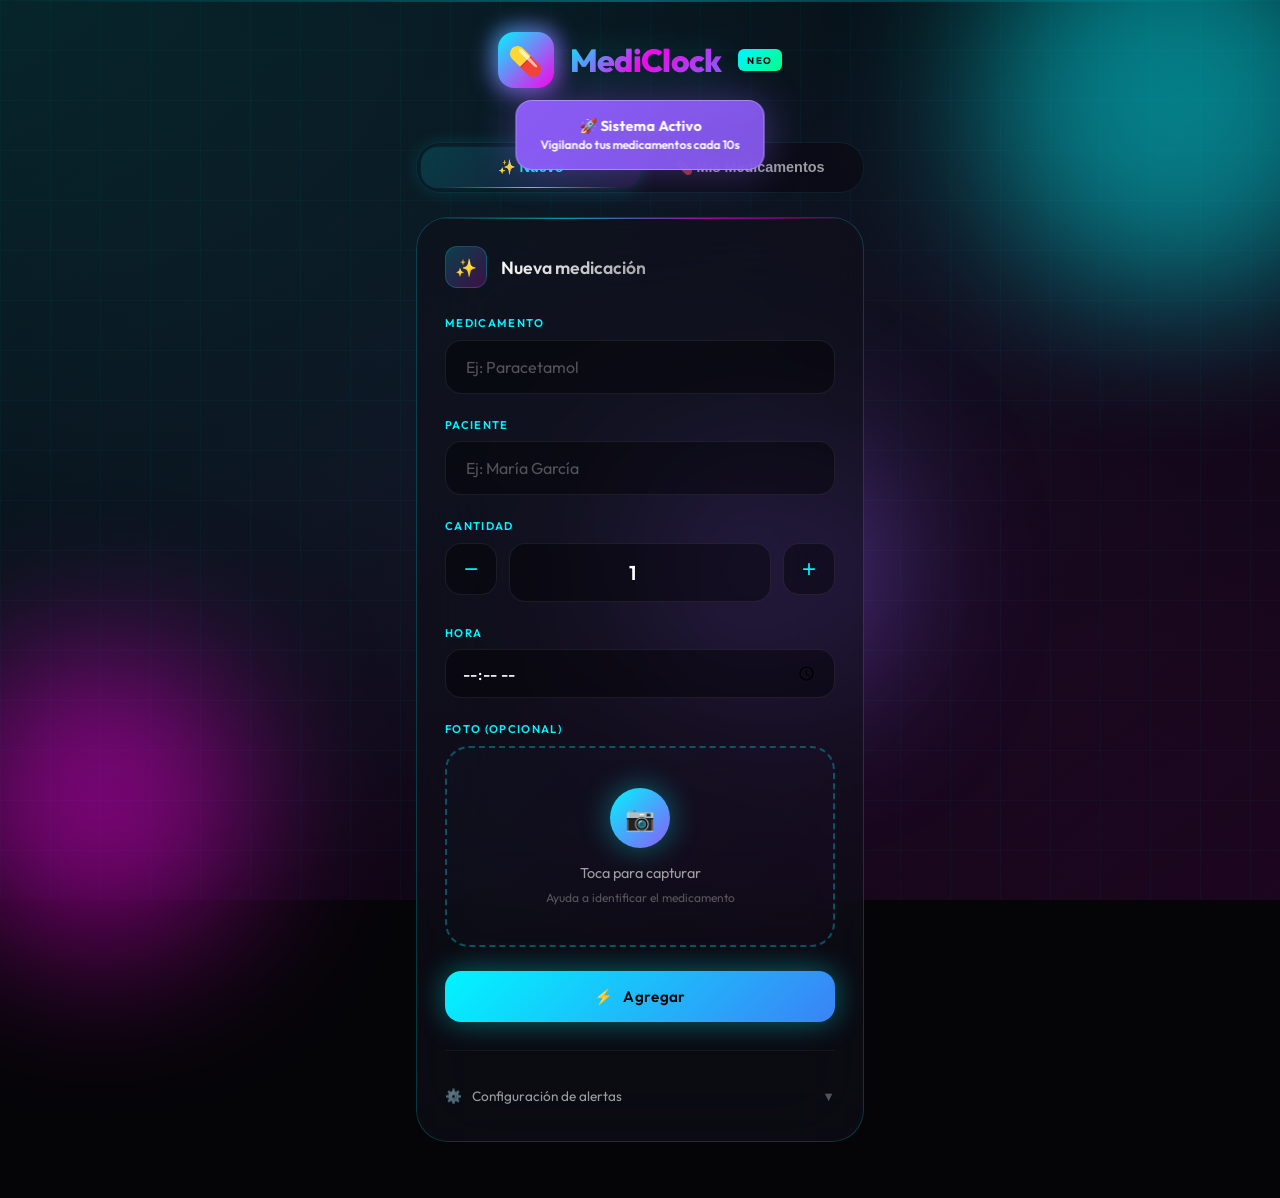
==== commit 6c7be717: "Fix: Reparado bug de sonido bloqueado y optimizado escudo de audio para iOS" ====
--- a/index.html
+++ b/index.html
@@ -322,7 +322,7 @@
     </div>
 
     <audio id="audio" preload="auto" loop></audio>
-    <audio id="silentAudio" preload="auto" loop muted></audio>
+    <audio id="silentAudio" preload="auto" loop></audio>
 
     <script src="js/app.js"></script>
 </body>
